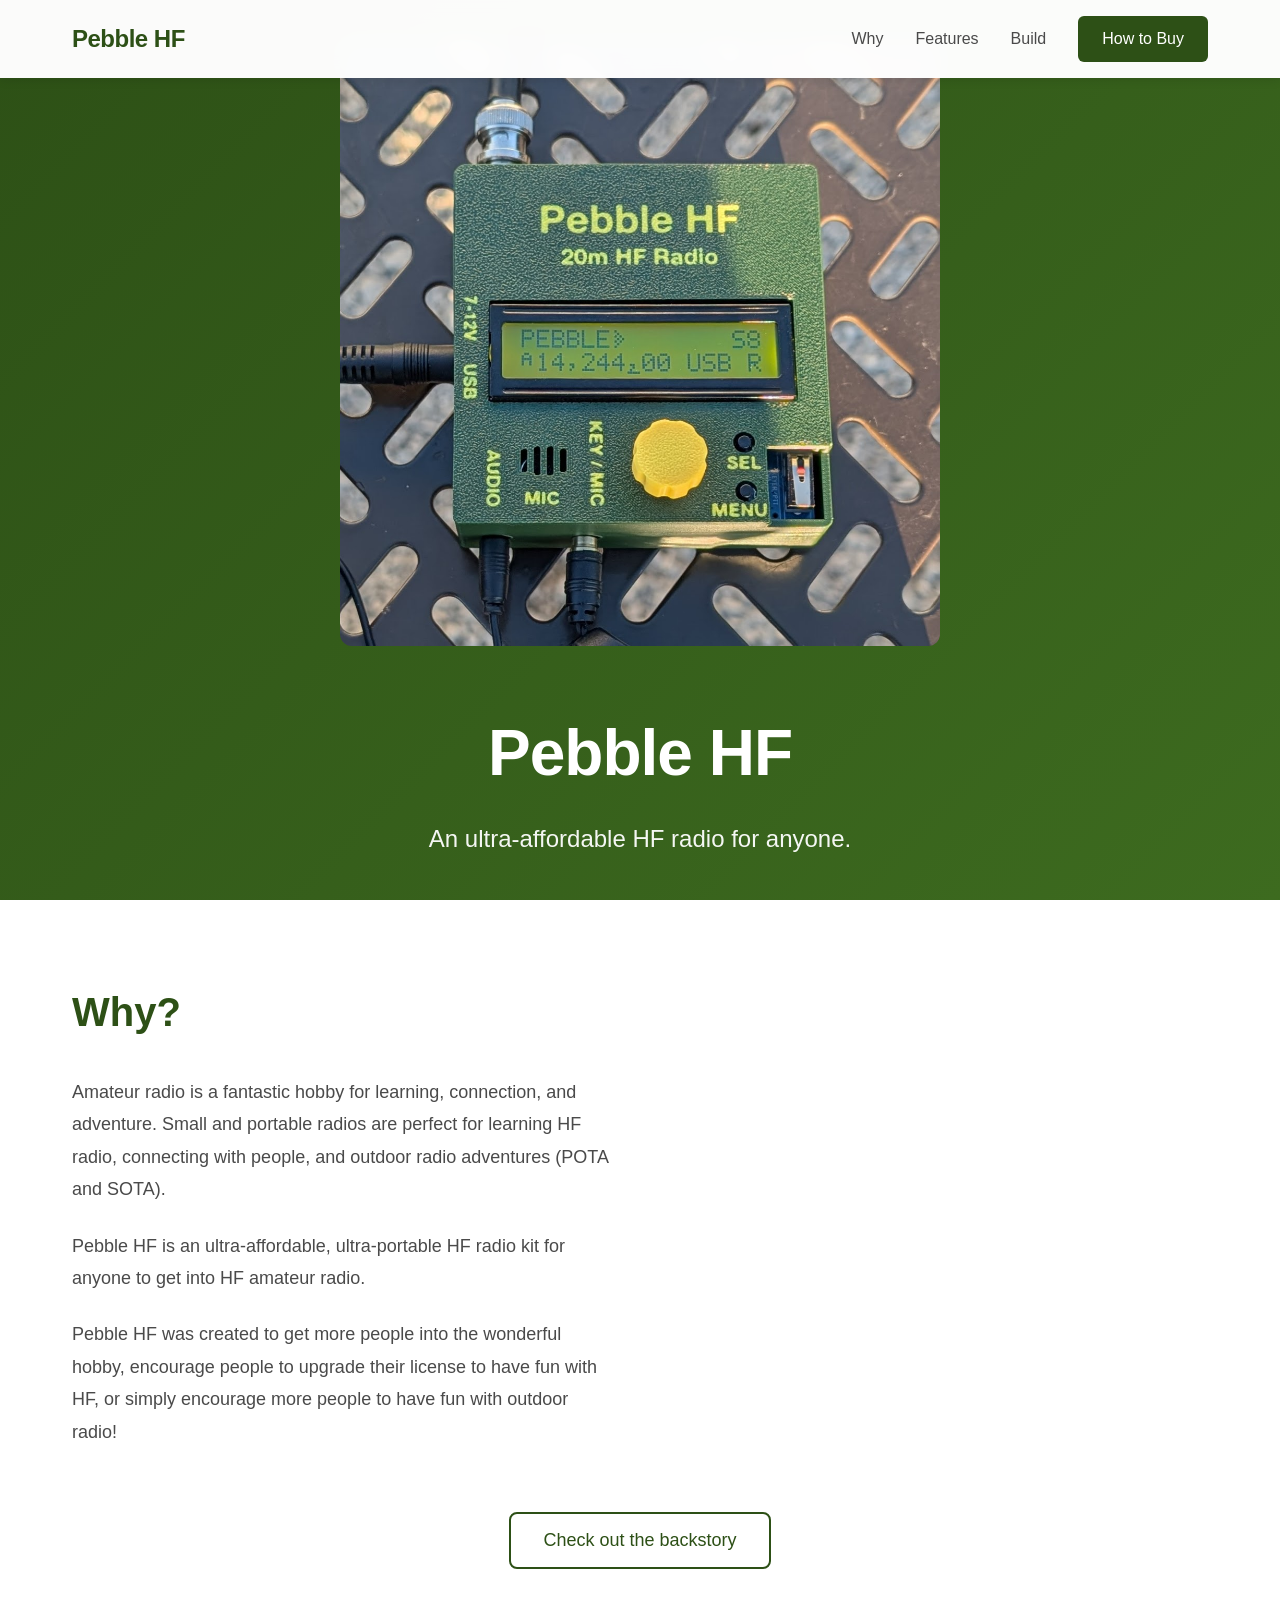
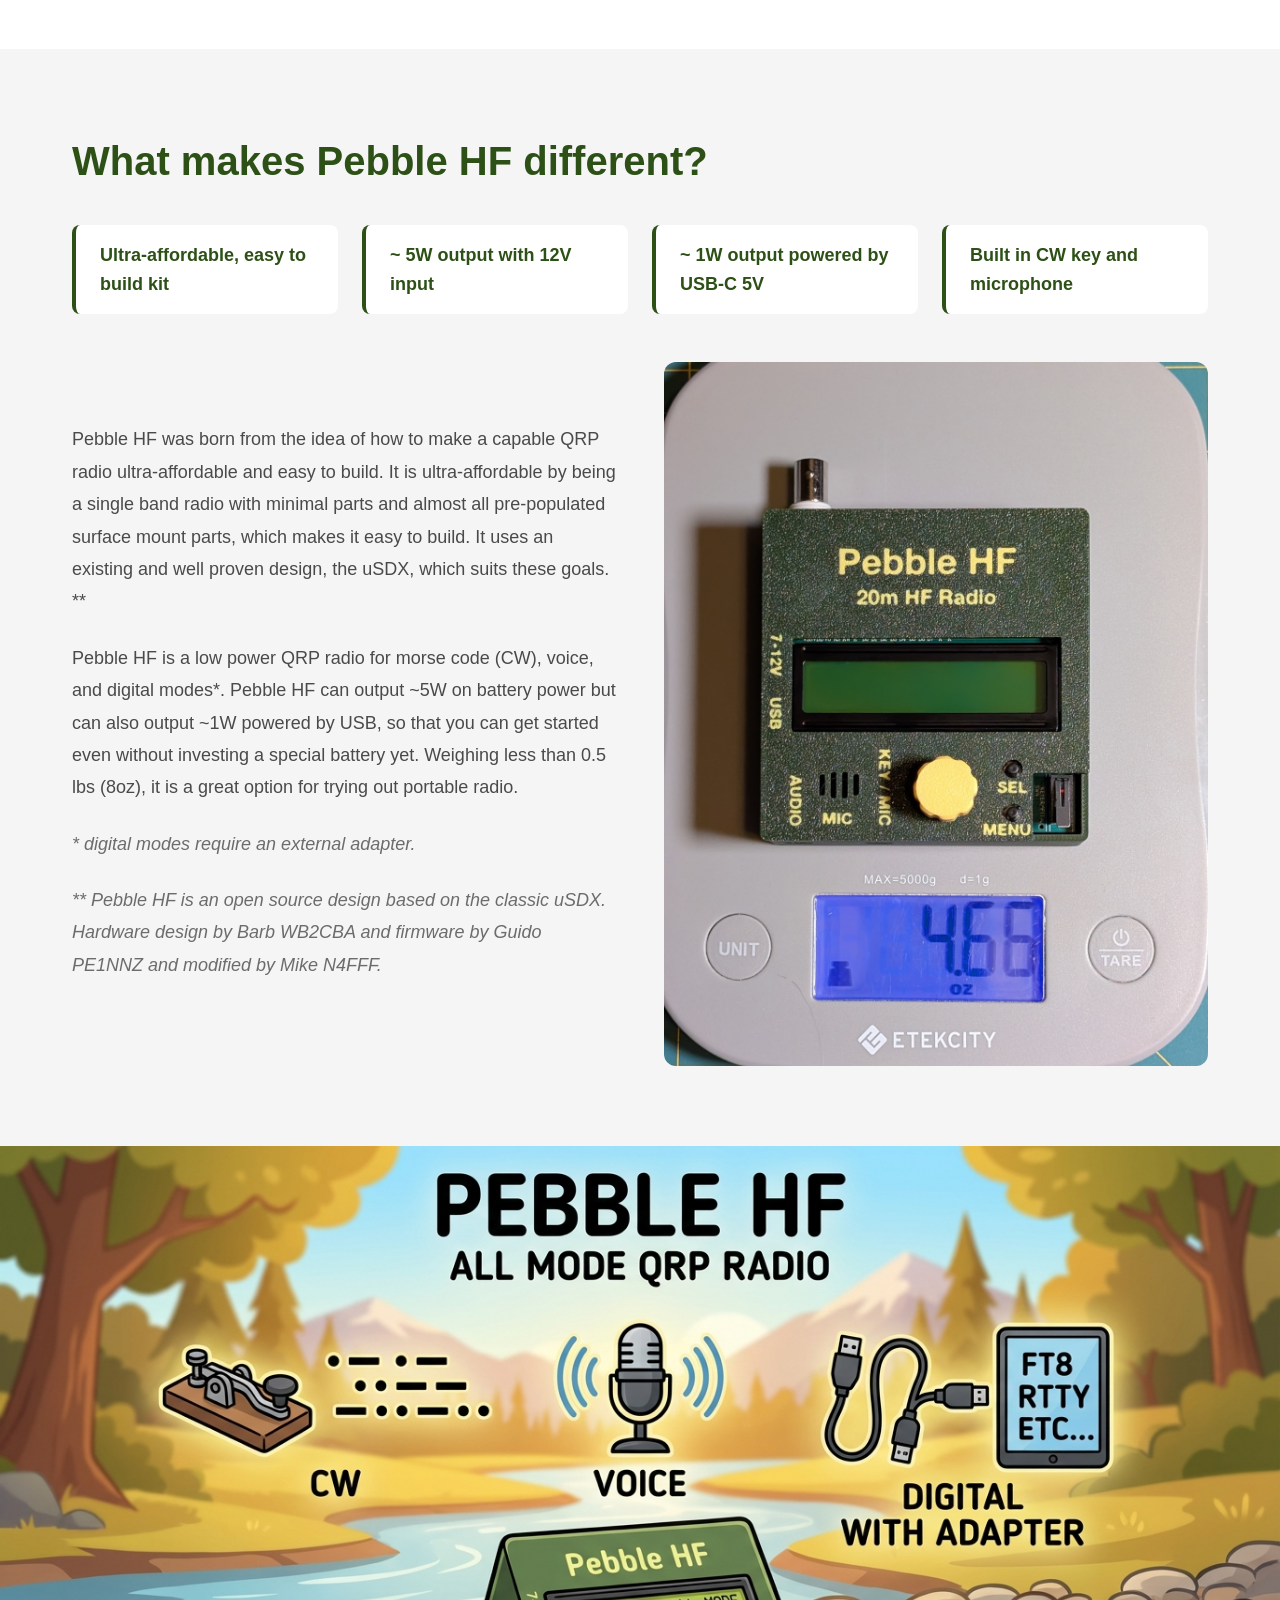
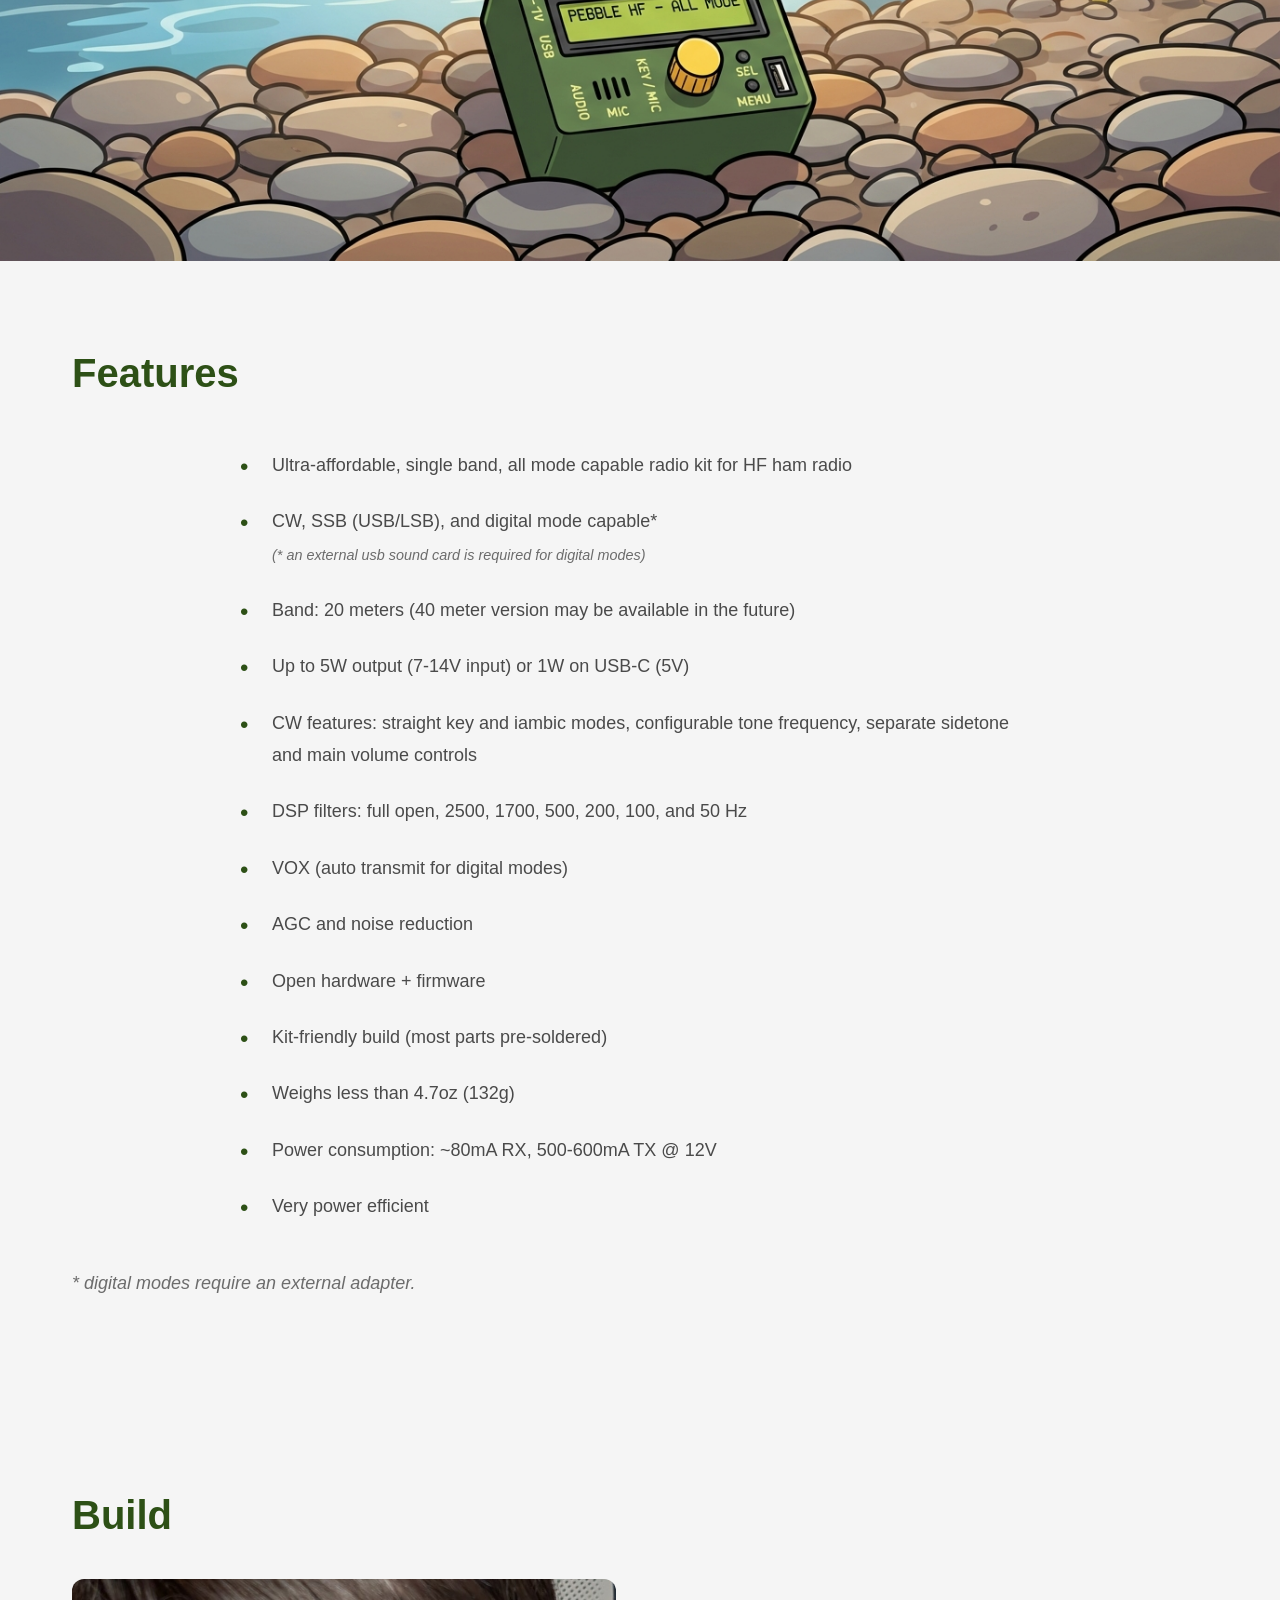
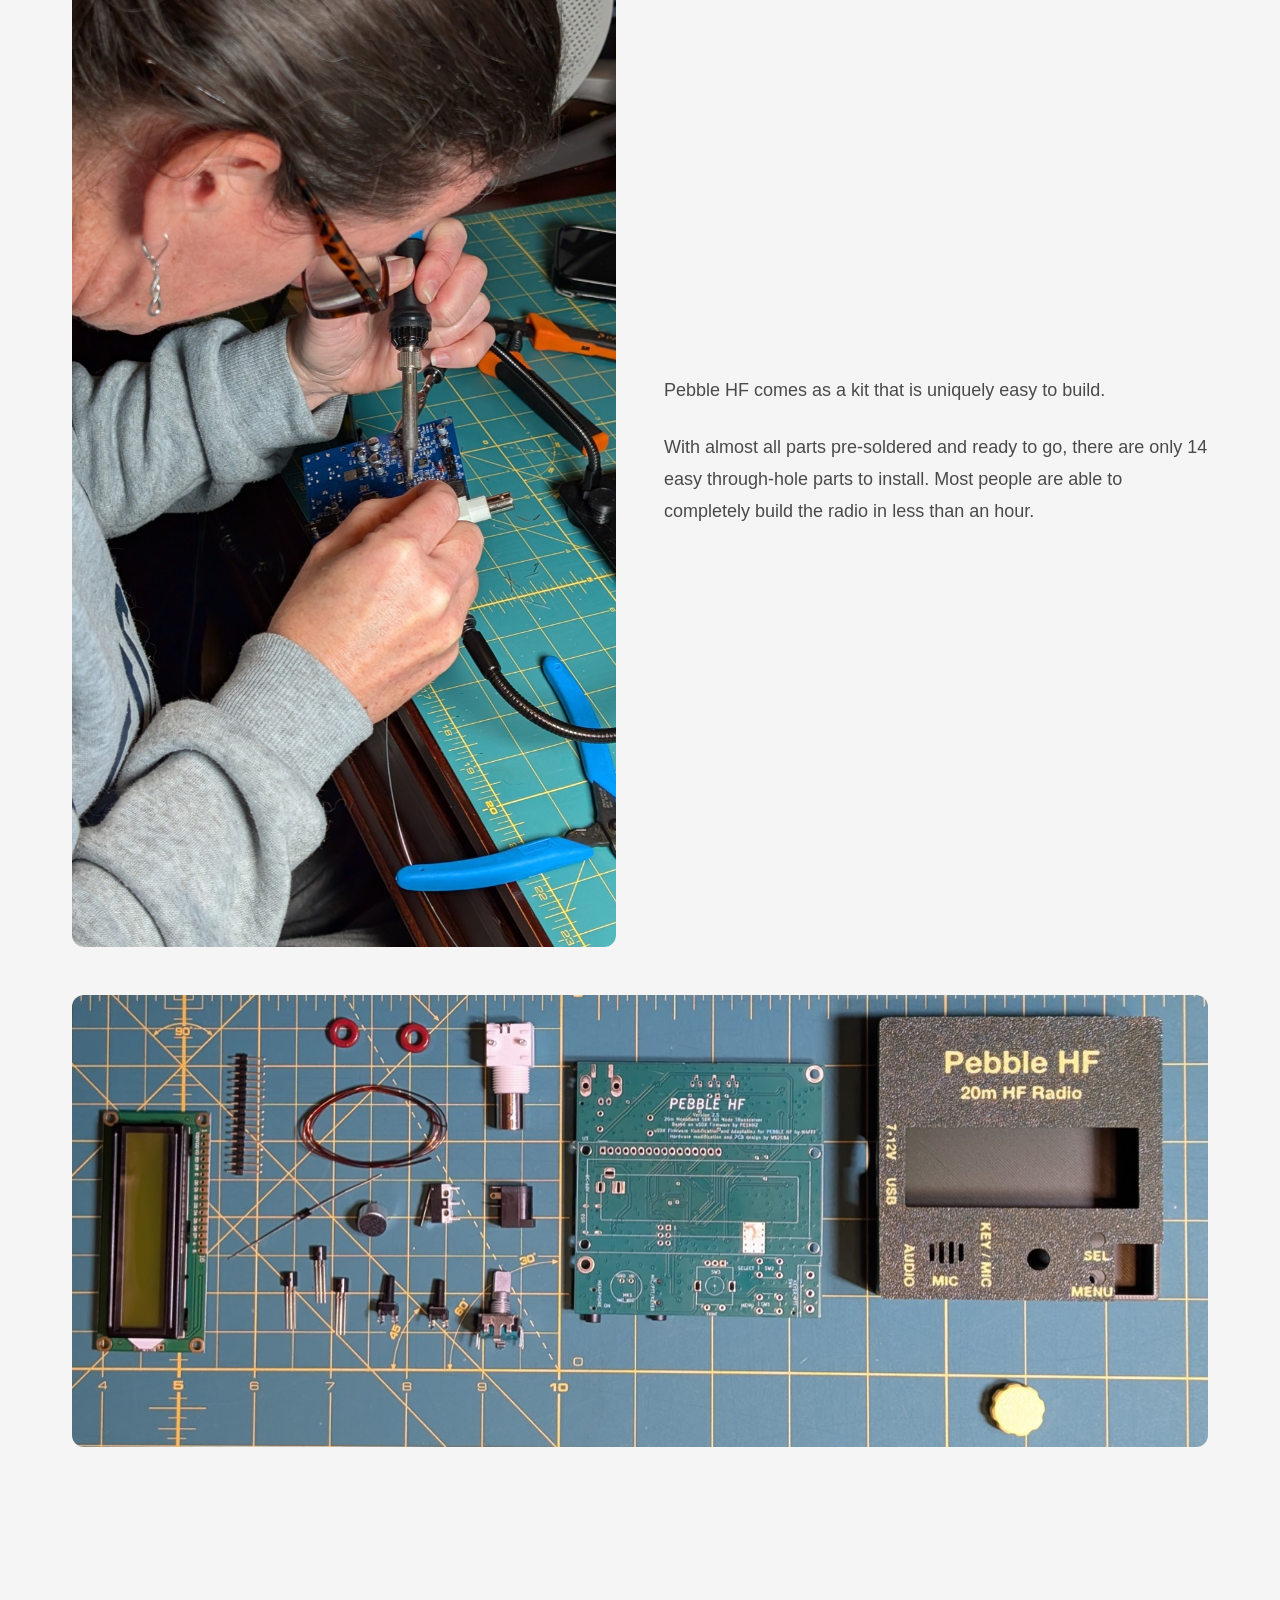
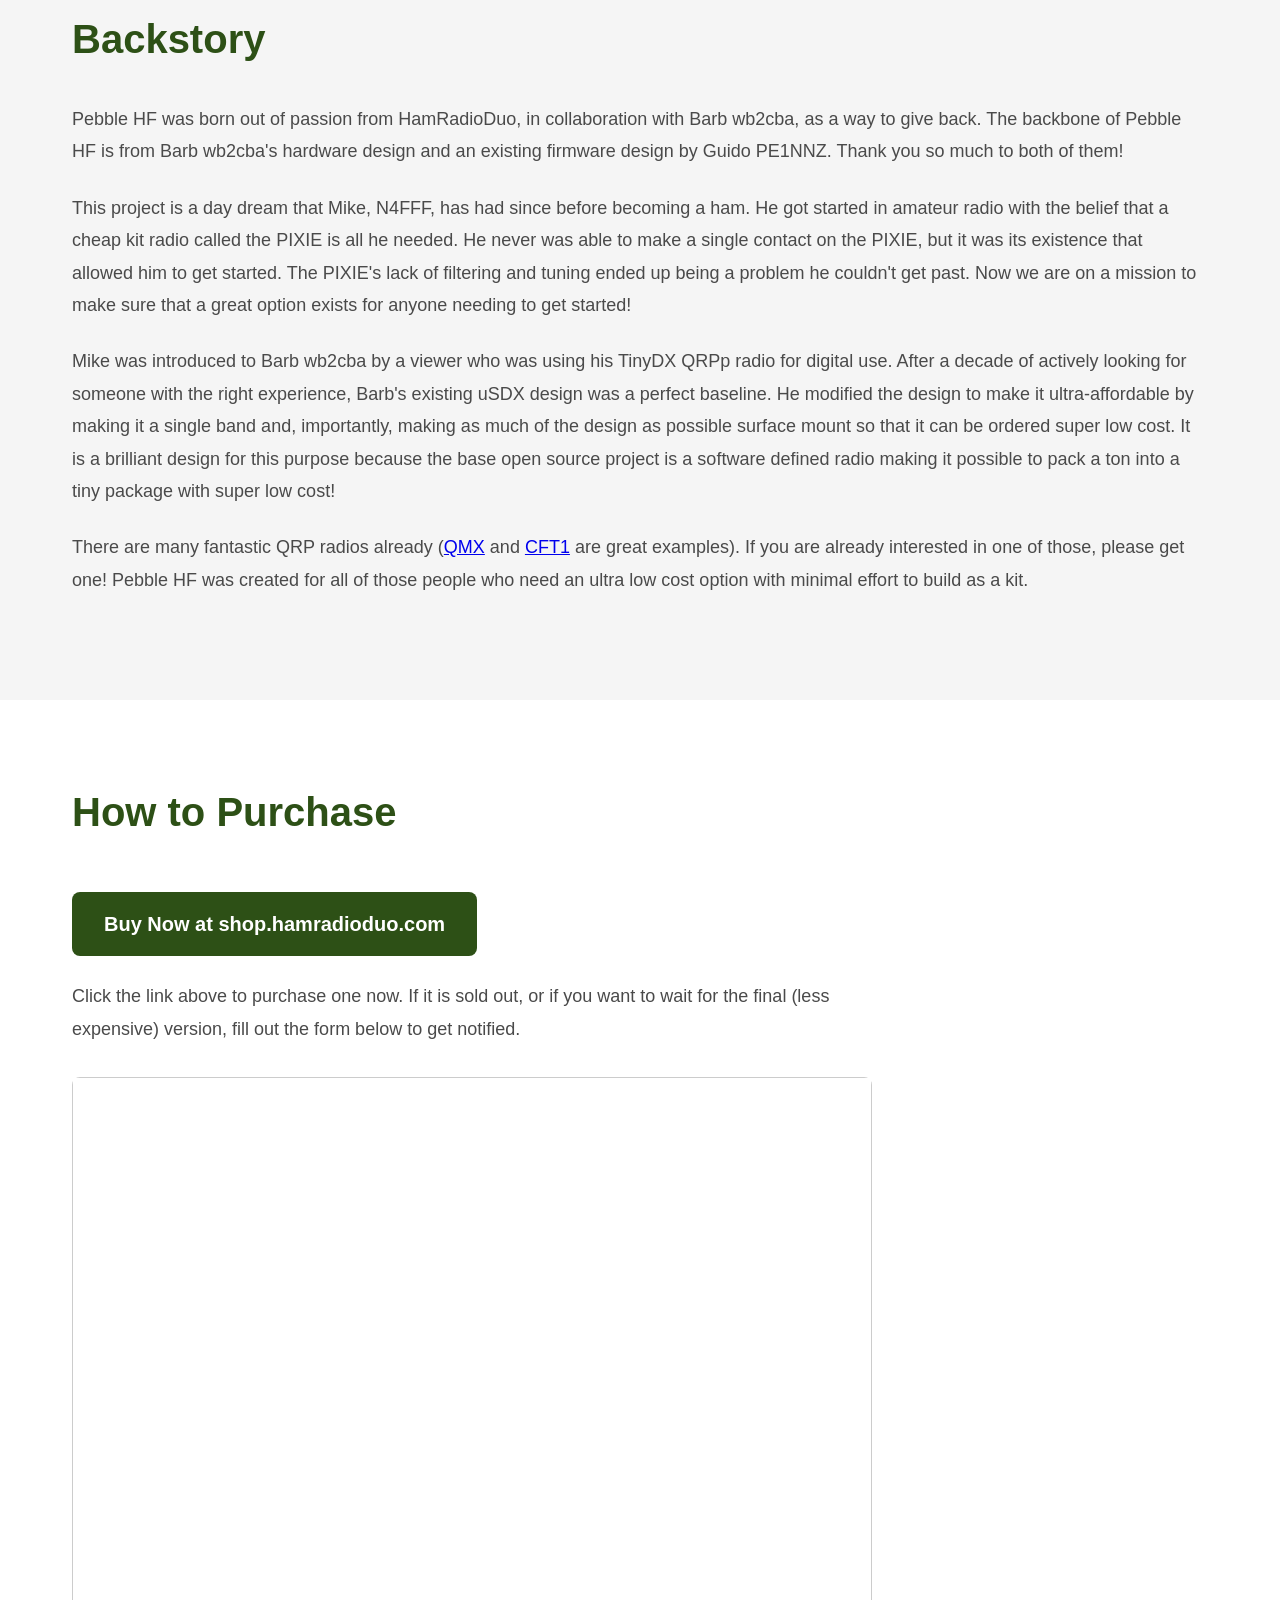
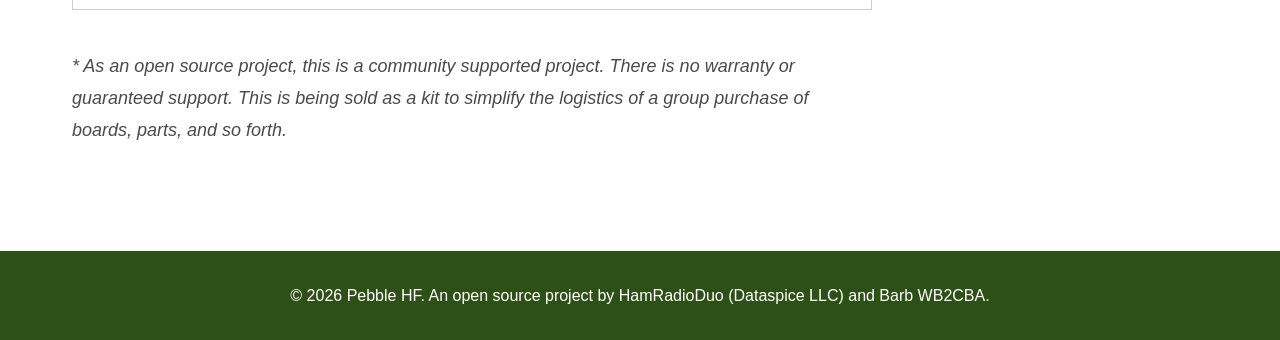
==== index.html @ a763cbbf "fix spelling and grammer" ====
<!DOCTYPE html>
<html lang="en">
<head>
    <meta charset="UTF-8">
    <meta name="viewport" content="width=device-width, initial-scale=1.0">
    <title>Pebble HF - Ultra-Affordable HF Radio for Anyone</title>
    <link rel="stylesheet" href="styles.css">
</head>
<body>
    <!-- Header -->
    <header class="header">
        <div class="header-container">
            <div class="logo">Pebble HF</div>
            <nav class="nav">
                <a href="#why">Why</a>
                <a href="#features">Features</a>
                <a href="#build">Build</a>
                <a href="#purchase" class="btn-purchase">How to Buy</a>
            </nav>
        </div>
    </header>

    <!-- Hero Section -->
    <section class="hero" id="hero">
        <div class="hero-content">
            <img src="images/Pebble HF.jpg" alt="Pebble HF Radio" class="hero-image">
            <h1>Pebble HF</h1>
            <p class="hero-subtitle">An ultra-affordable HF radio for anyone.</p>
        </div>
    </section>

    <!-- Why Section -->
    <section class="section why-section" id="why">
        <div class="container">
            <h2>Why?</h2>
            <div class="content-with-image">
                <div class="text-content">
                    <p>Amateur radio is a fantastic hobby for learning, connection, and adventure. Small and portable radios are perfect for learning HF radio, connecting with people, and outdoor radio adventures (POTA and SOTA).</p>
                    <p>Pebble HF is an ultra-affordable, ultra-portable HF radio kit for anyone to get into HF amateur radio.</p>
                    <p>Pebble HF was created to get more people into the wonderful hobby, encourage people to upgrade their license to have fun with HF, or simply encourage more people to have fun with outdoor radio!</p>
                </div>
                <div class="video-box">
                    <div class="video-container">
                        <iframe src="https://www.youtube.com/embed/v_xeTH8INSU?si=3JTS9LkM1vSs1IC8" title="YouTube video player" frameborder="0" allow="accelerometer; autoplay; clipboard-write; encrypted-media; gyroscope; picture-in-picture; web-share" referrerpolicy="strict-origin-when-cross-origin" allowfullscreen></iframe>
                    </div>
                </div>
            </div>
            <div class="section-link">
                <a href="#backstory" class="backstory-link">Check out the backstory</a>
            </div>
        </div>
    </section>

    <!-- What Makes It Different Section -->
    <section class="section different-section">
        <div class="container">
            <h2>What makes Pebble HF different?</h2>
            <ul class="key-points">
                <li>Ultra-affordable, easy to build kit</li> 
                <li> ~ 5W output with 12V input</li>
                <li> ~ 1W output powered by USB-C 5V</li>
                <li>Built in CW key and microphone</li>
            </ul>
            <div class="content-with-image">
                <div class="text-content">
                    <p>Pebble HF was born from the idea of how to make a capable QRP radio ultra-affordable and easy to build. It is ultra-affordable by being a single band radio with minimal parts and almost all pre-populated surface mount parts, which makes it easy to build.  It uses an existing and well proven design, the uSDX, which suits these goals. **</p>
                    <p>Pebble HF is a low power QRP radio for morse code (CW), voice, and digital modes*.  Pebble HF can output ~5W on battery power but can also output ~1W powered by USB, so that you can get started even without investing a special battery yet. Weighing less than 0.5 lbs (8oz), it is a great option for trying out portable radio.</p>
                    <p class="note">* digital modes require an external adapter.</p>
                    <p class="note">** Pebble HF is an open source design based on the classic uSDX. Hardware design by Barb WB2CBA and firmware by Guido PE1NNZ and modified by Mike N4FFF.</p>
                </div>
                <img src="images/Pebble HF on a scale.jpg" alt="Pebble HF on a scale showing weight" class="section-image">
            </div>
        </div>
    </section>

    <!-- All Mode Image Section -->
    <section class="full-width-image-section">
        <img src="images/pebble hf - all mode qrp radio.jpeg" alt="Pebble HF - All Mode QRP Radio" class="full-width-image">
    </section>

    <!-- Features Section -->
    <section class="section features-section" id="features">
        <div class="container">
            <h2>Features</h2>
            <ul class="features-list">
                <li>Ultra-affordable, single band, all mode capable radio kit for HF ham radio</li>
                <li>CW, SSB (USB/LSB), and digital mode capable*<br><span class="note">(* an external usb sound card is required for digital modes)</span></li>
                <li>Band: 20 meters (40 meter version may be available in the future) </li>
                <li>Up to 5W output (7-14V input) or 1W on USB-C (5V)</li>
                <li>CW features: straight key and iambic modes, configurable tone frequency, separate sidetone and main volume controls</li>
                <li>DSP filters: full open, 2500, 1700, 500, 200, 100, and 50 Hz</li>
                <li>VOX (auto transmit for digital modes)</li>
                <li>AGC and noise reduction</li>
                <li>Open hardware + firmware</li>
                <li>Kit-friendly build (most parts pre-soldered)</li>
                <li>Weighs less than 4.7oz (132g)</li>
                <li>Power consumption: ~80mA RX, 500-600mA TX @ 12V</li>
                <li>Very power efficient</li>
            </ul>
            <p class="note">* digital modes require an external adapter.</p>
        </div>
    </section>

    <!-- Build Section -->
    <section class="section build-section" id="build">
        <div class="container">
            <h2>Build</h2>
            <div class="content-with-image reverse">
                <img src="images/Becky Building Pebble HF.jpg" alt="Building the Pebble HF kit" class="section-image">
                <div class="text-content">
                    <p>Pebble HF comes as a kit that is uniquely easy to build.</p>
                    <p>With almost all parts pre-soldered and ready to go, there are only 14 easy through-hole parts to install. Most people are able to completely build the radio in less than an hour.</p>
                </div>
            </div>
            <div class="build-kit-image">
                <img src="images/Pebble HF - kit with all the parts.jpg" alt="Pebble HF kit with all the parts" class="full-section-image">
            </div>
        </div>
    </section>

    <!-- Backstory Section -->
    <section class="section backstory-section" id="backstory">
        <div class="container">
            <h2>Backstory</h2>
            <p>Pebble HF was born out of passion from HamRadioDuo, in collaboration with Barb wb2cba, as a way to give back. The backbone of Pebble HF is from Barb wb2cba's hardware design and an existing firmware design by Guido PE1NNZ. Thank you so much to both of them!</p>
            <p>This project is a day dream that Mike, N4FFF, has had since before becoming a ham.  He got started in amateur radio with the belief that a cheap kit radio called the PIXIE is all he needed.  He never was able to make a single contact on the PIXIE, but it was its existence that allowed him to get started.  The PIXIE's lack of filtering and tuning ended up being a problem he couldn't get past. Now we are on a mission to make sure that a great option exists for anyone needing to get started!</p>
            <p>Mike was introduced to Barb wb2cba by a viewer who was using his TinyDX QRPp radio for digital use. After a decade of actively looking for someone with the right experience, Barb's existing uSDX design was a perfect baseline. He modified the design to make it ultra-affordable by making it a single band and, importantly, making as much of the design as possible surface mount so that it can be ordered super low cost.  It is a brilliant design for this purpose because the base open source project is a software defined radio making it possible to pack a ton into a tiny package with super low cost!</p>
            <p> There are many fantastic QRP radios already (<a href="https://www.qrplabs.com/">QMX</a> and <a href="https://www.cft1radio.com/">CFT1</a> are great examples). If you are already interested in one of those, please get one! Pebble HF was created for all of those people who need an ultra low cost option with minimal effort to build as a kit.</p>
        </div>
    </section>

    <!-- Purchase Section -->
    <section class="section purchase-section" id="purchase">
        <div class="container">
            <h2>How to Purchase</h2>
            <div class="purchase-content">
                <a href="https://shop.hamradioduo.com/products/pebble-hf-ultra-affordable-qrp-hf-radio-early-supporter" class="shop-link" target="_blank" rel="noopener">Buy Now at shop.hamradioduo.com</a>
                <p class="purchase-instructions">Click the link above to purchase one now. If it is sold out, or if you want to wait for the final (less expensive) version, fill out the form below to get notified.</p>
                <div class="form-container">
                    <iframe class="airtable-embed" src="https://airtable.com/embed/appX5udcmromYd11t/pagZaiokbXLv8p97K/form" frameborder="0" onmousewheel="" width="100%" height="533" style="background: transparent; border: 1px solid #ccc;"></iframe>
                </div>
                <p class="disclaimer">* As an open source project, this is a community supported project. There is no warranty or guaranteed support. This is being sold as a kit to simplify the logistics of a group purchase of boards, parts, and so forth.</p>
            </div>
        </div>
    </section>

    <!-- Footer -->
    <footer>
        <div class="container">
            <p>&copy; 2026 Pebble HF. An open source project by HamRadioDuo (Dataspice LLC) and Barb WB2CBA.</p>
        </div>
    </footer>
</body>
</html>
---- styles.css ----
* {
    margin: 0;
    padding: 0;
    box-sizing: border-box;
}

html {
    scroll-behavior: smooth;
    scroll-padding-top: 80px;
}

:root {
    --forest-green: #2d5016;
    --light-grey: #d3d3d3;
    --dark-grey: #4a4a4a;
    --white: #ffffff;
    --accent-green: #3d6b1f;
    --light-bg: #f5f5f5;
}

body {
    font-family: -apple-system, BlinkMacSystemFont, 'Segoe UI', Roboto, 'Helvetica Neue', Arial, sans-serif;
    line-height: 1.6;
    color: var(--dark-grey);
    overflow-x: hidden;
}

.container {
    max-width: 1200px;
    margin: 0 auto;
    padding: 0 2rem;
}

/* Header */
.header {
    position: fixed;
    top: 0;
    left: 0;
    right: 0;
    background-color: rgba(255, 255, 255, 0.98);
    backdrop-filter: blur(10px);
    box-shadow: 0 2px 10px rgba(0, 0, 0, 0.1);
    z-index: 1000;
    padding: 1rem 0;
}

.header-container {
    max-width: 1200px;
    margin: 0 auto;
    padding: 0 2rem;
    display: flex;
    justify-content: space-between;
    align-items: center;
}

.logo {
    font-size: 1.5rem;
    font-weight: 700;
    color: var(--forest-green);
    letter-spacing: -0.5px;
}

.nav {
    display: flex;
    align-items: center;
    gap: 2rem;
}

.nav a {
    color: var(--dark-grey);
    text-decoration: none;
    font-size: 1rem;
    font-weight: 500;
    transition: color 0.3s ease;
}

.nav a:hover {
    color: var(--forest-green);
}

.btn-purchase {
    background-color: var(--forest-green);
    color: var(--white) !important;
    padding: 0.625rem 1.5rem;
    border-radius: 6px;
    transition: background-color 0.3s ease, transform 0.2s ease;
}

.btn-purchase:hover {
    background-color: var(--accent-green);
    transform: translateY(-2px);
}

/* Hero Section */
.hero {
    min-height: 100vh;
    display: flex;
    align-items: center;
    justify-content: center;
    background: linear-gradient(135deg, var(--forest-green) 0%, var(--accent-green) 100%);
    color: var(--white);
    text-align: center;
    padding: 2rem;
}

.hero-content {
    max-width: 800px;
}

.hero-image-placeholder {
    width: 100%;
    max-width: 600px;
    height: 400px;
    margin: 0 auto 3rem;
    background-color: rgba(255, 255, 255, 0.1);
    border: 2px dashed rgba(255, 255, 255, 0.3);
    border-radius: 12px;
    display: flex;
    align-items: center;
    justify-content: center;
}

.hero-image {
    width: 100%;
    max-width: 600px;
    height: auto;
    margin: 0 auto 3rem;
    border-radius: 12px;
    object-fit: contain;
}

.placeholder-text {
    color: rgba(255, 255, 255, 0.6);
    font-size: 1rem;
    font-style: italic;
}

.hero h1 {
    font-size: 4rem;
    font-weight: 700;
    margin-bottom: 1rem;
    letter-spacing: -1px;
}

.hero-subtitle {
    font-size: 1.5rem;
    font-weight: 300;
    opacity: 0.95;
}

/* Section Styles */
.section {
    padding: 5rem 0;
}

.section:nth-child(even) {
    background-color: var(--light-bg);
}

.section h2 {
    font-size: 2.5rem;
    color: var(--forest-green);
    margin-bottom: 2rem;
    font-weight: 600;
}

.section p {
    font-size: 1.125rem;
    margin-bottom: 1.5rem;
    line-height: 1.8;
}

/* Why Section */
.why-section {
    background-color: var(--white);
}

.section-link {
    text-align: center;
    margin-top: 2.5rem;
}

.backstory-link {
    display: inline-block;
    font-size: 1.125rem;
    color: var(--forest-green);
    text-decoration: none;
    padding: 0.75rem 2rem;
    border: 2px solid var(--forest-green);
    border-radius: 8px;
    transition: background-color 0.3s ease, color 0.3s ease;
    font-weight: 500;
}

.backstory-link:hover {
    background-color: var(--forest-green);
    color: var(--white);
}

.video-box {
    flex: 1.5;
    min-width: 400px;
    display: flex;
    align-items: center;
    justify-content: center;
}

.video-container {
    position: relative;
    width: 100%;
    padding-bottom: 56.25%; /* 16:9 aspect ratio */
    height: 0;
    overflow: hidden;
    border-radius: 8px;
}

.video-container iframe {
    position: absolute;
    top: 0;
    left: 0;
    width: 100%;
    height: 100%;
    border: none;
}

/* Different Section */
.different-section {
    background-color: var(--light-bg);
}

/* Full Width Image Section */
.full-width-image-section {
    width: 100%;
    padding: 0;
    margin: 0;
    background-color: var(--white);
}

.full-width-image {
    width: 100%;
    height: auto;
    display: block;
    margin: 0;
}

.key-points {
    list-style: none;
    padding: 0;
    margin: 2rem 0 3rem;
    display: grid;
    grid-template-columns: repeat(auto-fit, minmax(250px, 1fr));
    gap: 1.5rem;
}

.key-points li {
    font-size: 1.125rem;
    font-weight: 600;
    color: var(--forest-green);
    padding: 1rem 1.5rem;
    background-color: var(--white);
    border-radius: 8px;
    border-left: 4px solid var(--forest-green);
    line-height: 1.6;
}

.content-with-image {
    display: grid;
    grid-template-columns: 1fr 1fr;
    gap: 3rem;
    align-items: center;
    margin-top: 2rem;
}

.content-with-image.reverse {
    grid-template-columns: 1fr 1fr;
}

.image-placeholder {
    width: 100%;
    height: 350px;
    background-color: var(--light-grey);
    border: 2px dashed var(--dark-grey);
    border-radius: 12px;
    display: flex;
    align-items: center;
    justify-content: center;
}

.image-placeholder .placeholder-text {
    color: var(--dark-grey);
    font-size: 1rem;
    font-style: italic;
}

.section-image {
    width: 100%;
    height: auto;
    border-radius: 12px;
    object-fit: contain;
}

.build-kit-image {
    margin-top: 3rem;
}

.full-section-image {
    width: 100%;
    height: auto;
    border-radius: 12px;
    display: block;
}

.note {
    font-size: 0.9rem;
    font-style: italic;
    color: var(--dark-grey);
    opacity: 0.8;
}

/* Features Section */
.features-section {
    background-color: var(--white);
}

.features-list {
    max-width: 800px;
    margin: 2rem auto;
    list-style: none;
    padding: 0;
}

.features-list li {
    font-size: 1.125rem;
    line-height: 1.8;
    padding: 0.75rem 0;
    padding-left: 2rem;
    position: relative;
}

.features-list li::before {
    content: "•";
    color: var(--forest-green);
    font-size: 1.5rem;
    position: absolute;
    left: 0;
    top: 0.5rem;
}

/* Build Section */
.build-section {
    background-color: var(--light-bg);
}

/* Backstory Section */
.backstory-section {
    background-color: var(--white);
}

/* Purchase Section */
.purchase-section {
    background-color: var(--white);
}

.purchase-content {
    max-width: 800px;
}

.coming-soon {
    font-size: 1.25rem;
    font-weight: 600;
    color: var(--forest-green);
    margin-bottom: 1rem;
}

.shop-link {
    display: inline-block;
    font-size: 1.25rem;
    color: var(--white);
    background-color: var(--forest-green);
    text-decoration: none;
    padding: 1rem 2rem;
    border-radius: 8px;
    margin: 1rem 0 1.5rem;
    transition: background-color 0.3s ease, transform 0.2s ease;
    font-weight: 600;
}

.shop-link:hover {
    background-color: var(--accent-green);
    transform: translateY(-2px);
}

.purchase-instructions {
    font-size: 1.125rem;
    color: var(--dark-grey);
    line-height: 1.8;
    margin-bottom: 2rem;
}

.form-container {
    margin: 2rem 0;
    border-radius: 8px;
    overflow: hidden;
}

.disclaimer {
    font-size: 1rem;
    font-style: italic;
    color: var(--dark-grey);
    line-height: 1.8;
    margin-top: 2rem;
}

/* Footer */
footer {
    background-color: var(--forest-green);
    color: var(--white);
    padding: 2rem 0;
    text-align: center;
}

footer p {
    margin: 0;
    font-size: 1rem;
}

/* Responsive Design */
@media (max-width: 768px) {
    .header-container {
        padding: 0 1.5rem;
    }

    .logo {
        font-size: 1.25rem;
    }

    .nav {
        gap: 1rem;
    }

    .nav a {
        font-size: 0.9rem;
    }

    .btn-purchase {
        padding: 0.5rem 1rem;
        font-size: 0.9rem;
    }

    .hero h1 {
        font-size: 2.5rem;
    }

    .hero-subtitle {
        font-size: 1.25rem;
    }

    .hero-image-placeholder {
        height: 250px;
        margin-bottom: 2rem;
    }

    .section {
        padding: 3rem 0;
    }

    .section h2 {
        font-size: 2rem;
    }

    .section p {
        font-size: 1rem;
    }

    .content-with-image,
    .content-with-image.reverse {
        grid-template-columns: 1fr;
        gap: 2rem;
    }

    .image-placeholder {
        height: 250px;
    }

    .container {
        padding: 0 1.5rem;
    }

    .video-box {
        padding: 1rem;
        min-width: 100%;
    }

    .highlight-text {
        font-size: 2.5rem;
    }
}

@media (max-width: 480px) {
    .hero h1 {
        font-size: 2rem;
    }

    .hero-subtitle {
        font-size: 1.1rem;
    }

    .section h2 {
        font-size: 1.75rem;
    }

    .coming-soon {
        font-size: 1.25rem;
    }

    .shop-link {
        font-size: 1.1rem;
        padding: 0.875rem 1.5rem;
    }
}
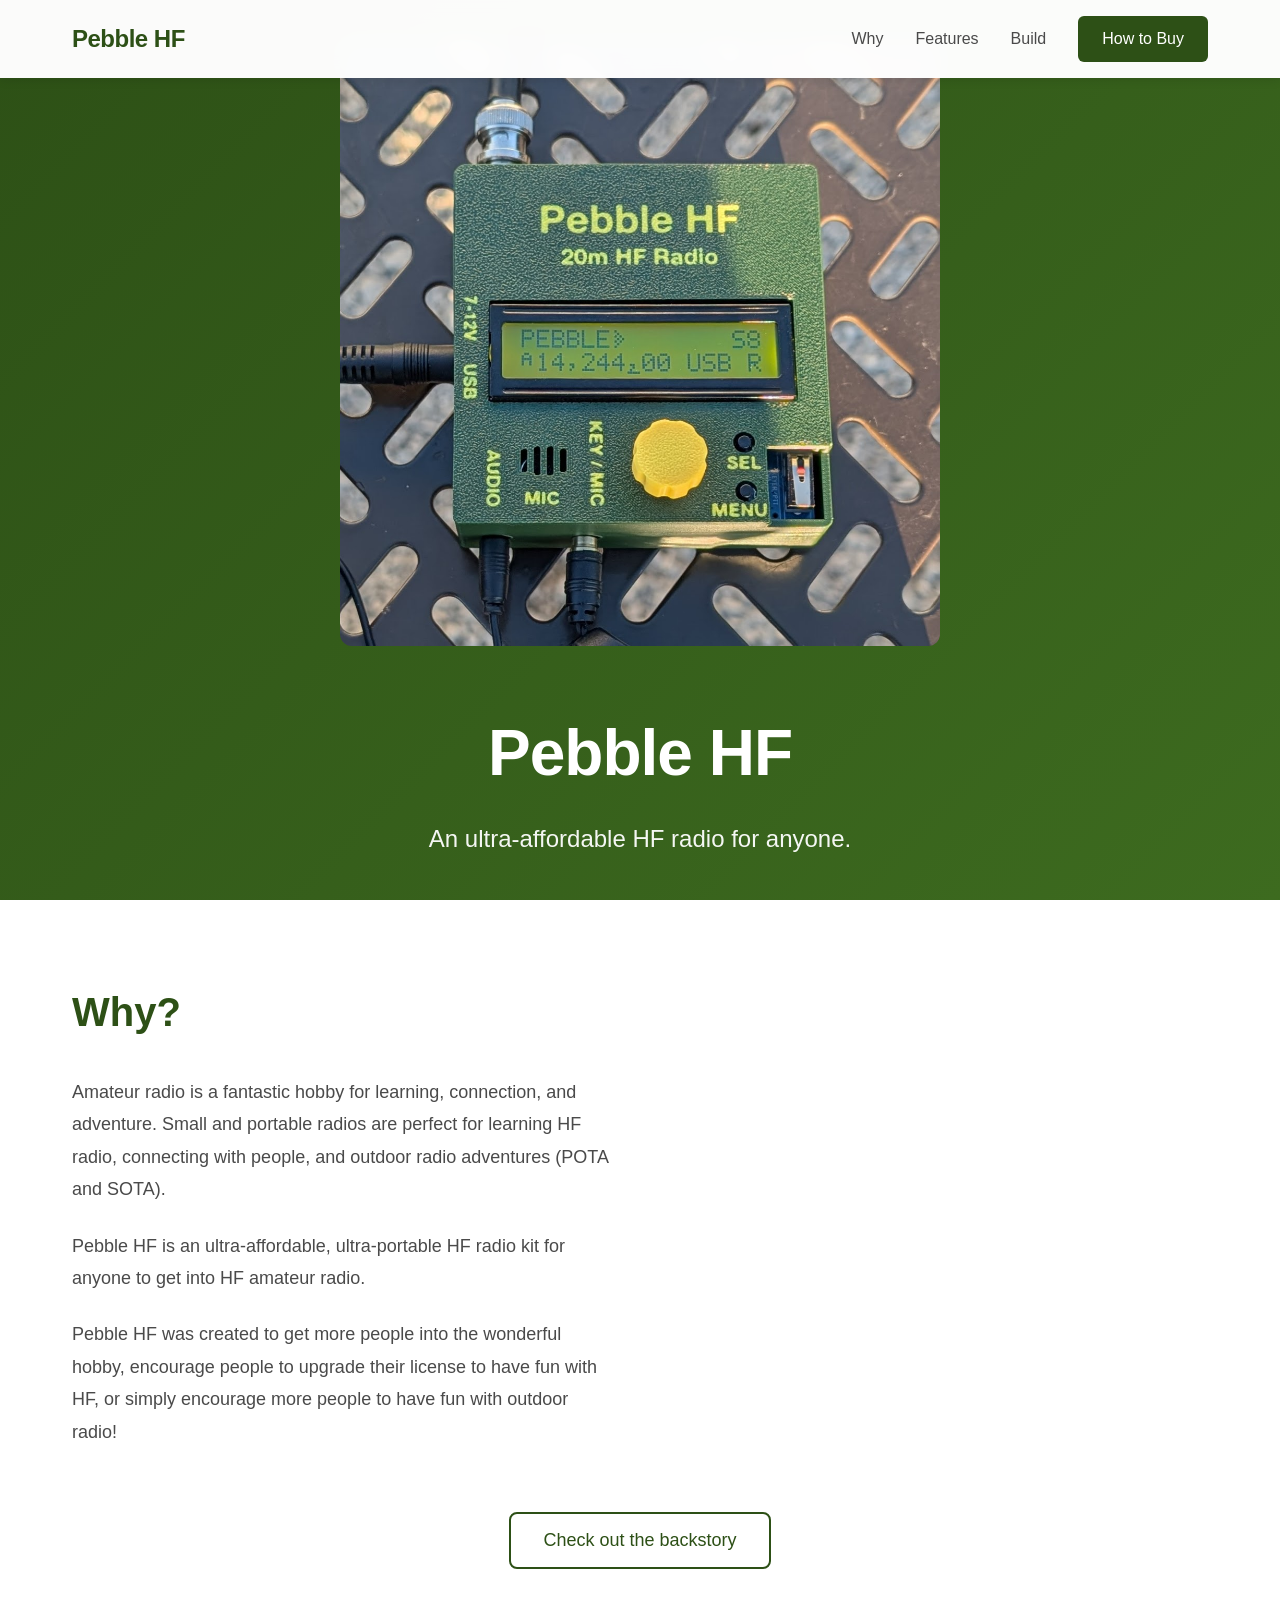
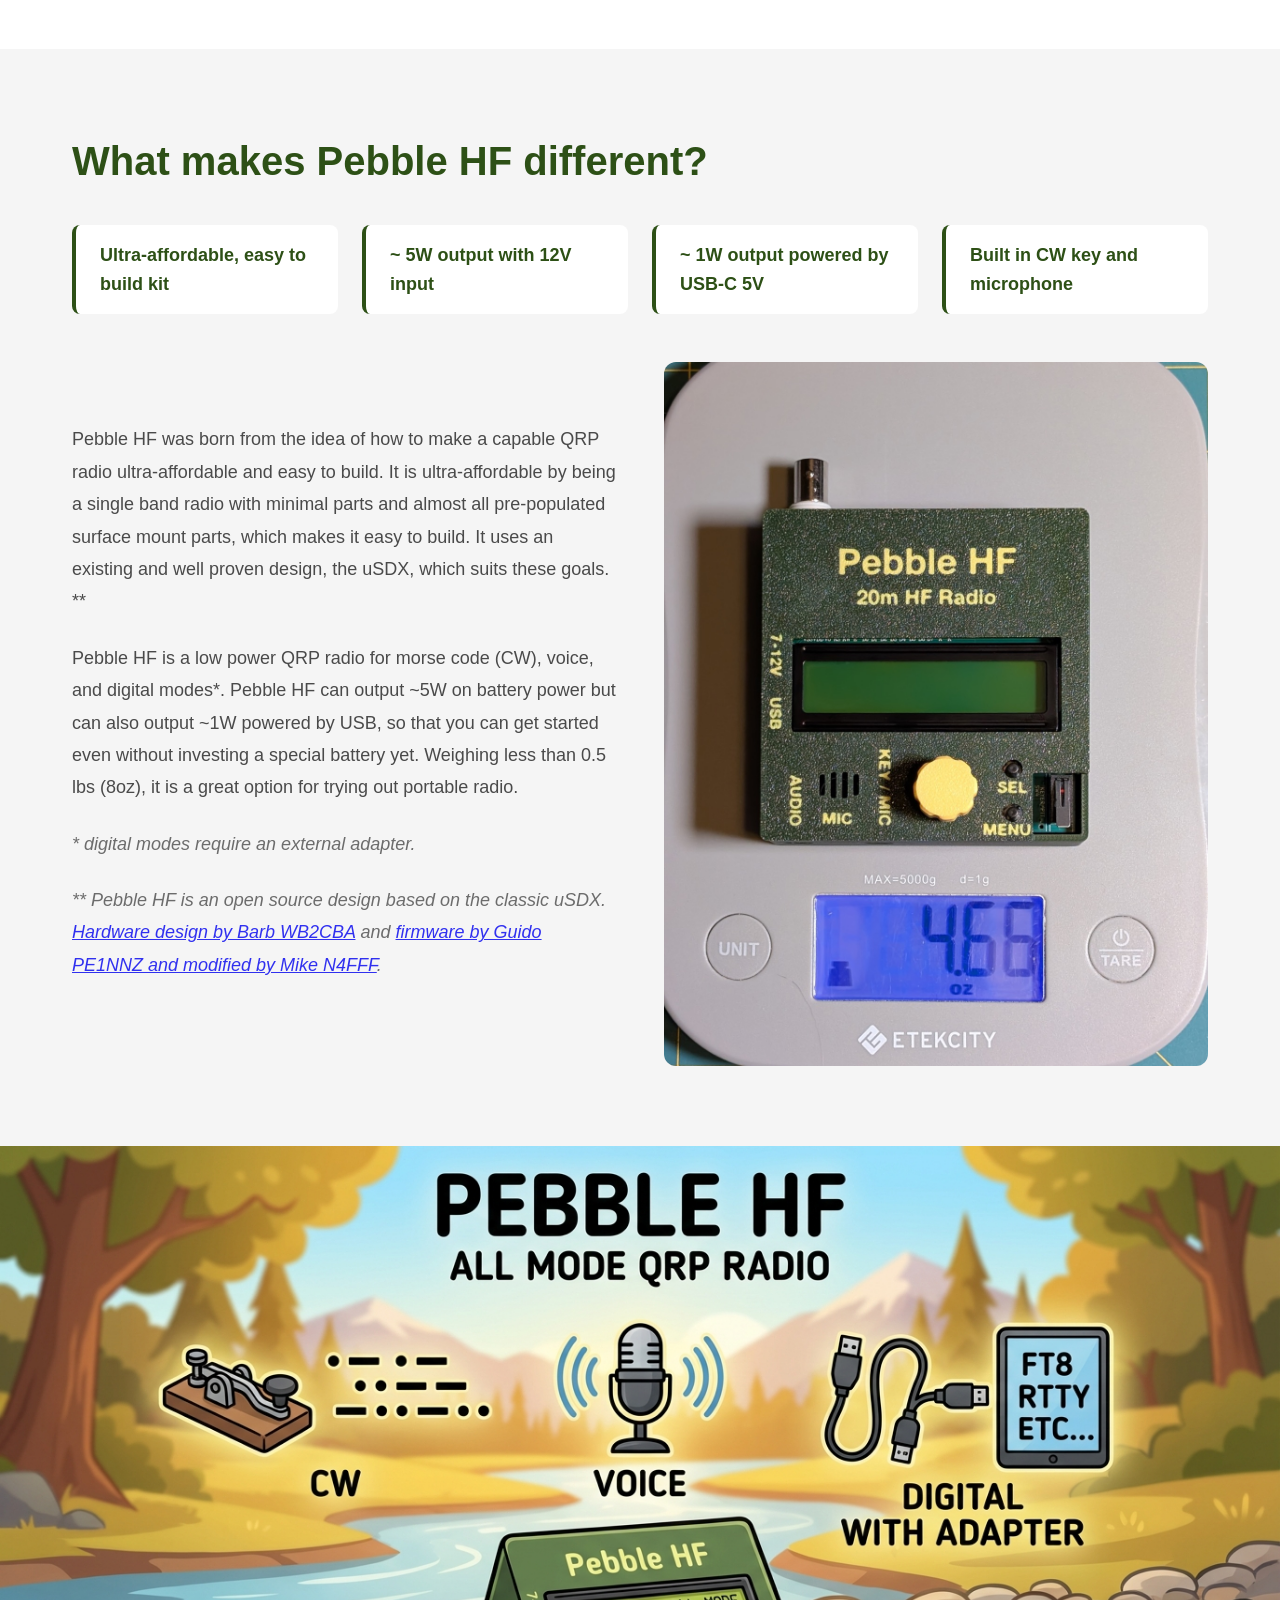
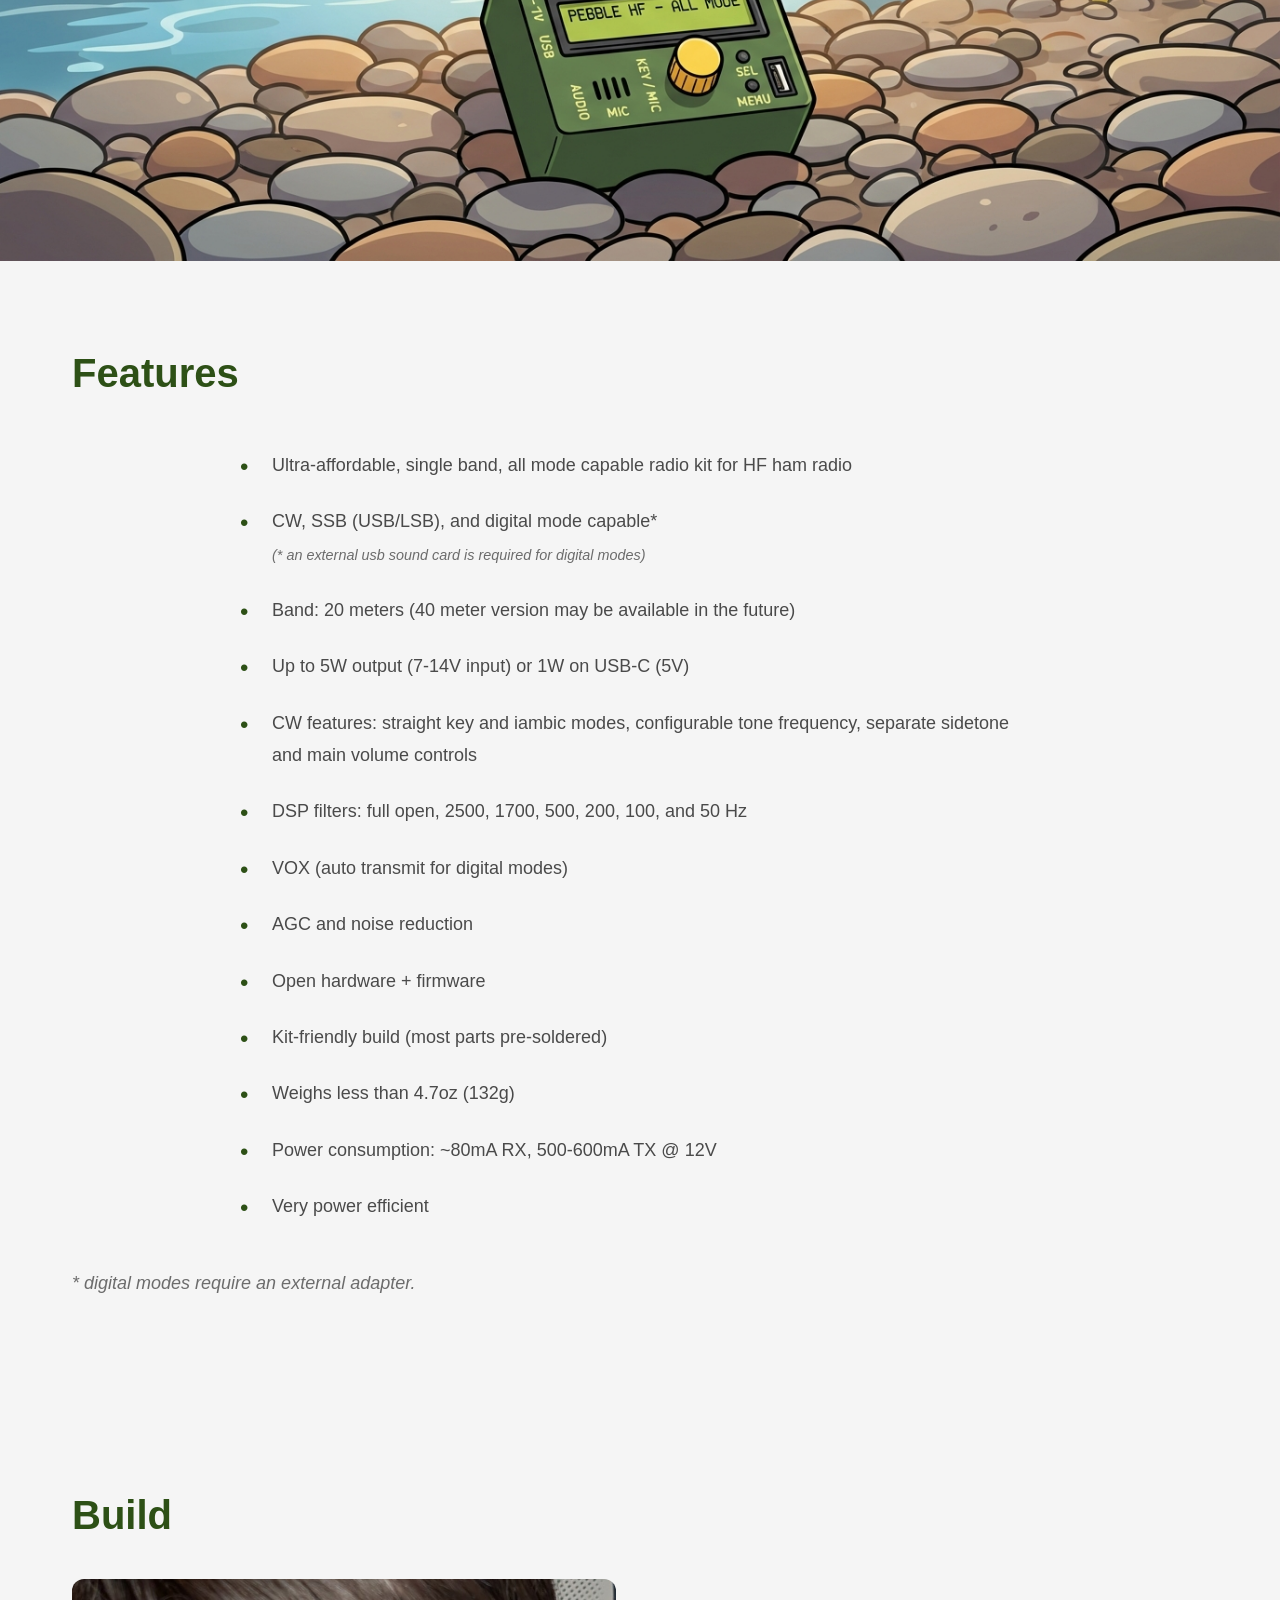
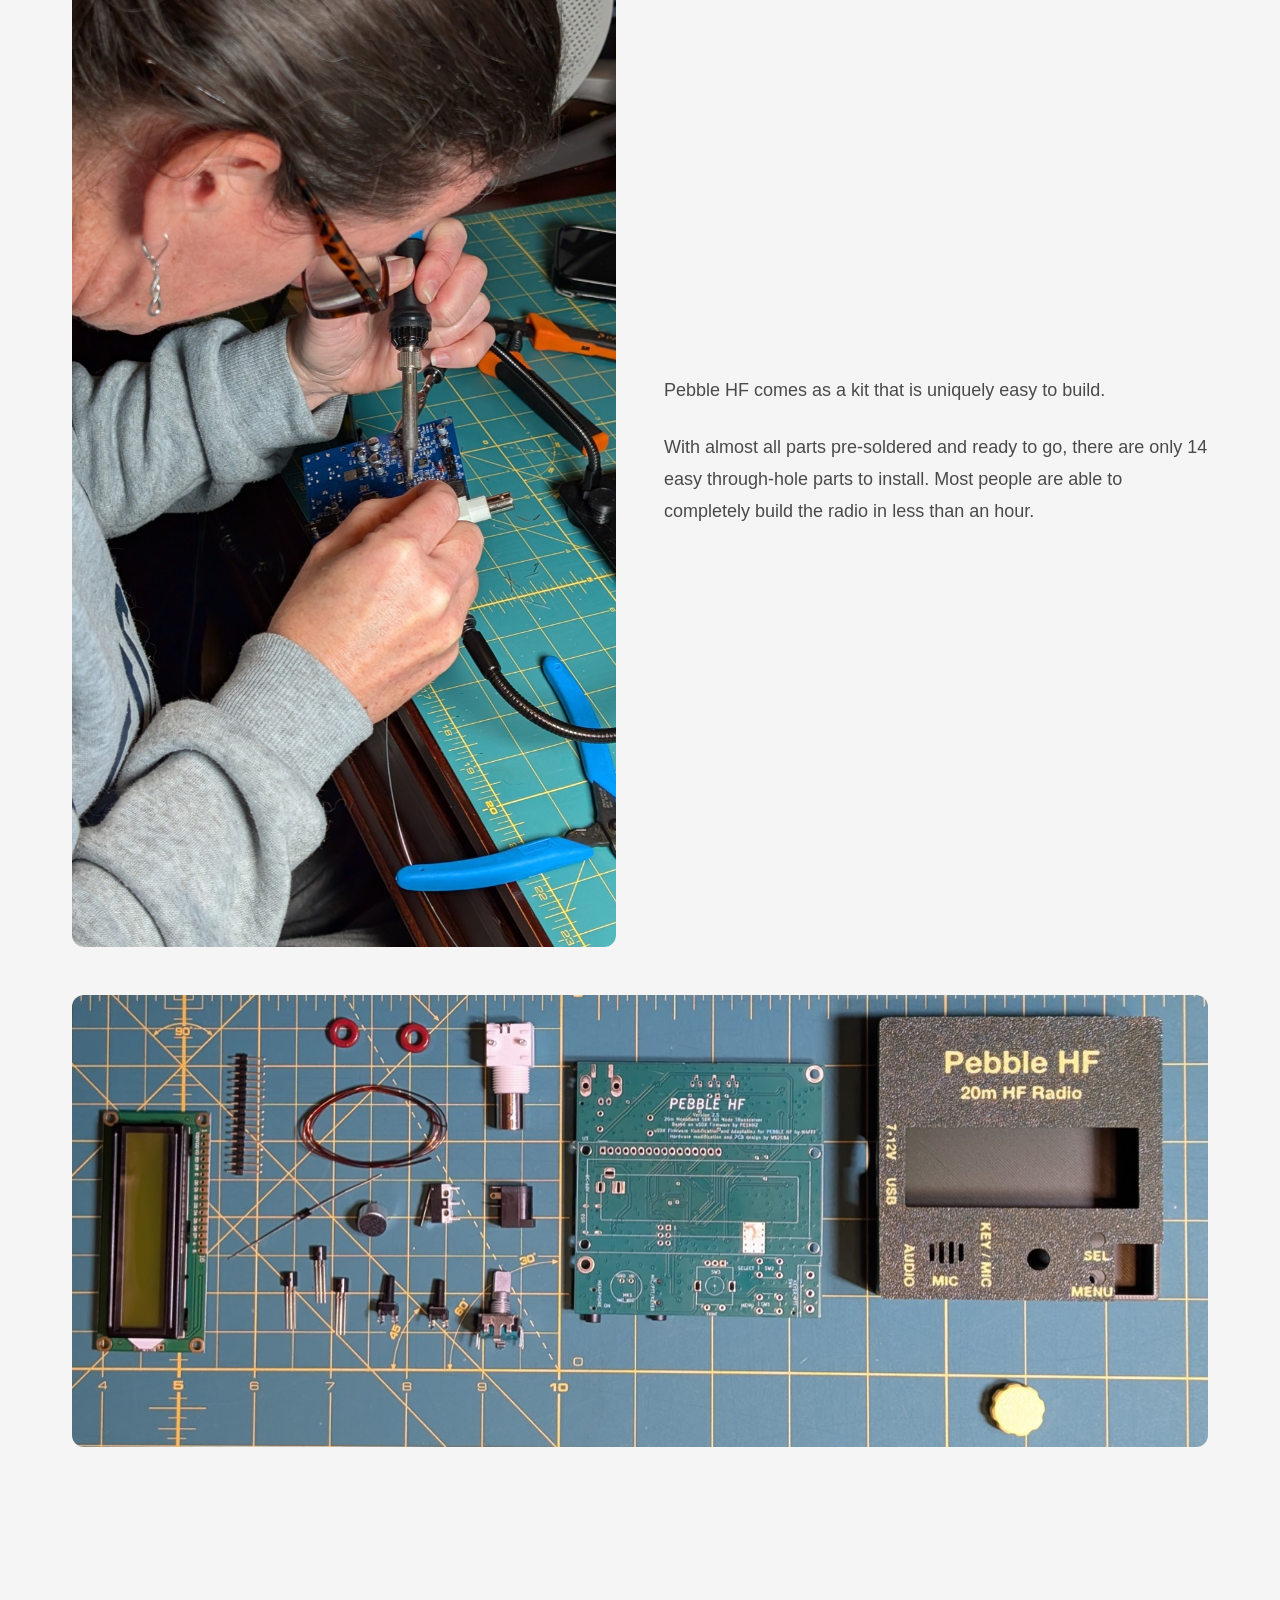
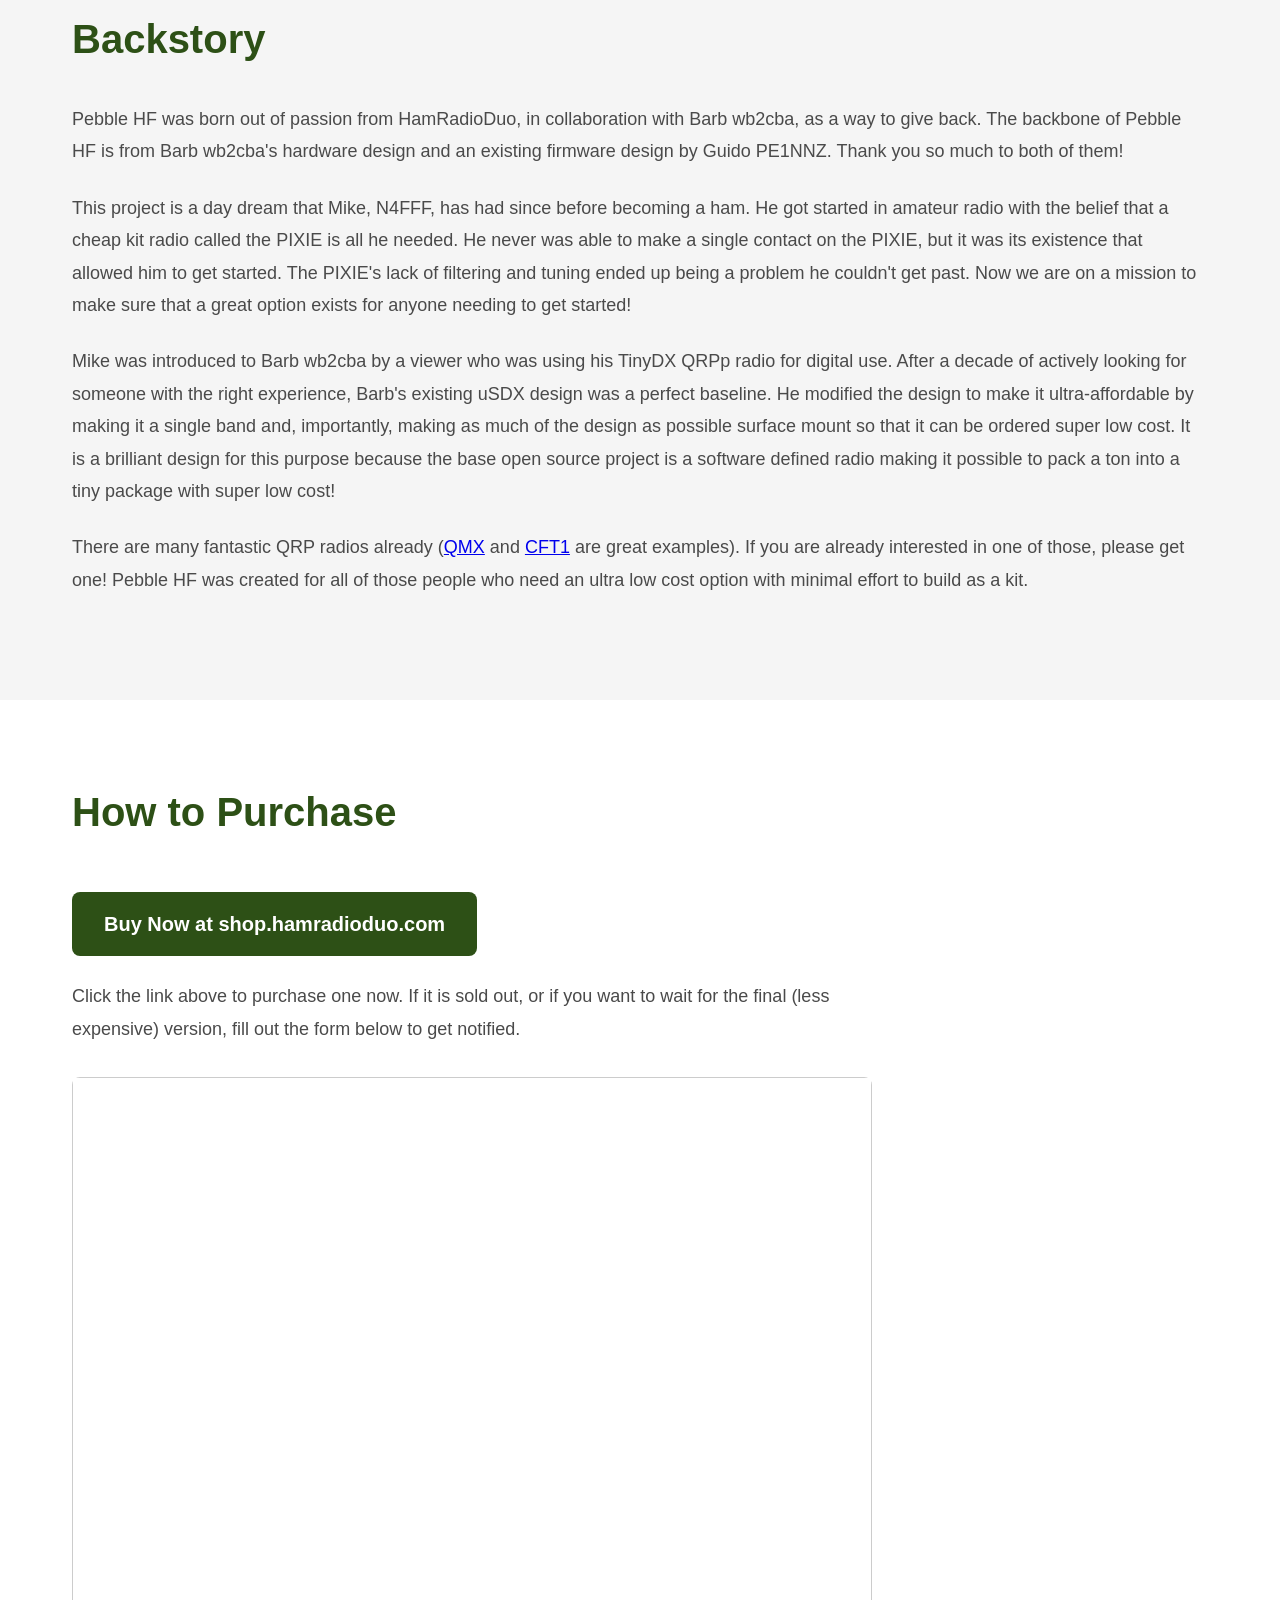
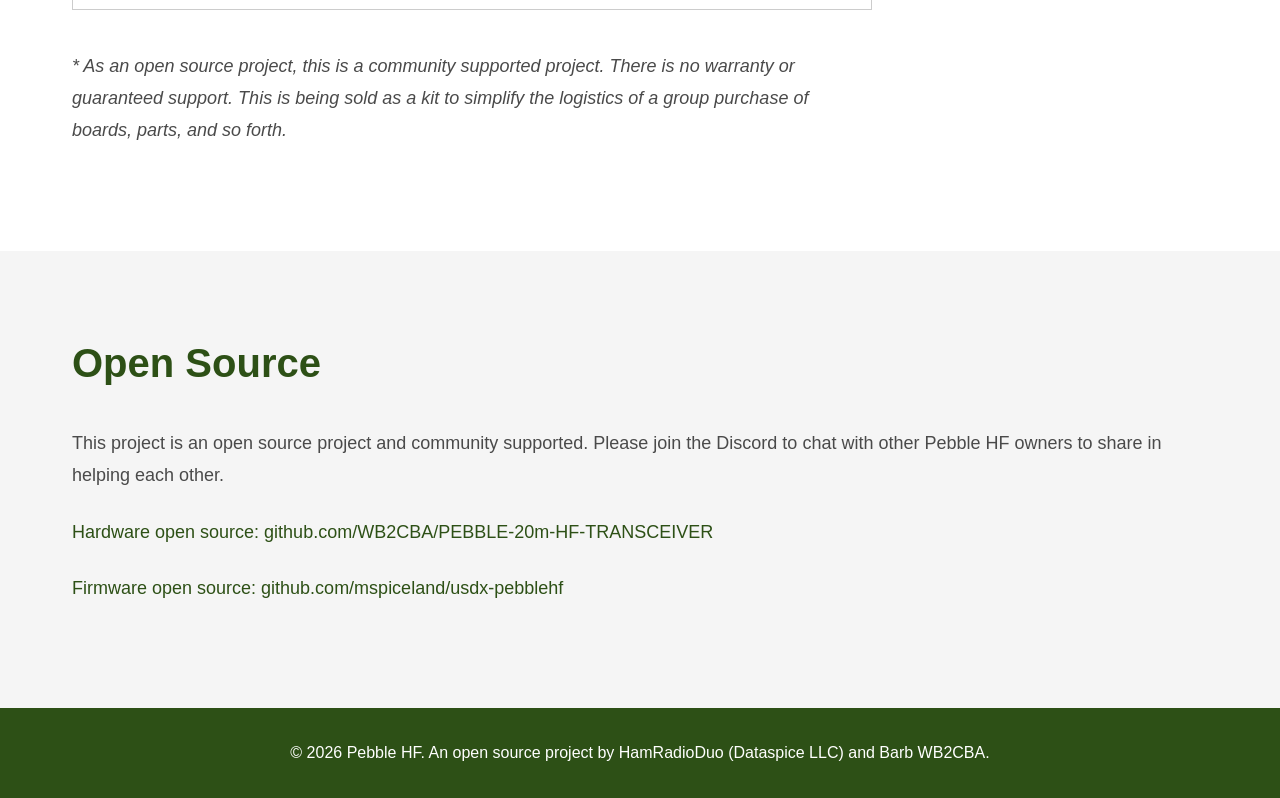
==== commit e3de1d0f: "swap video for announcement video, link open source projects, add open source section at the bottom" ====
--- a/index.html
+++ b/index.html
@@ -41,7 +41,7 @@
                 </div>
                 <div class="video-box">
                     <div class="video-container">
-                        <iframe src="https://www.youtube.com/embed/v_xeTH8INSU?si=3JTS9LkM1vSs1IC8" title="YouTube video player" frameborder="0" allow="accelerometer; autoplay; clipboard-write; encrypted-media; gyroscope; picture-in-picture; web-share" referrerpolicy="strict-origin-when-cross-origin" allowfullscreen></iframe>
+                        <iframe src="https://www.youtube.com/embed/v6cWHiaaO9w?si=7EDW7vsnb8RIu4Lr" title="YouTube video player" frameborder="0" allow="accelerometer; autoplay; clipboard-write; encrypted-media; gyroscope; picture-in-picture; web-share" referrerpolicy="strict-origin-when-cross-origin" allowfullscreen></iframe>
                     </div>
                 </div>
             </div>
@@ -66,7 +66,7 @@
                     <p>Pebble HF was born from the idea of how to make a capable QRP radio ultra-affordable and easy to build. It is ultra-affordable by being a single band radio with minimal parts and almost all pre-populated surface mount parts, which makes it easy to build.  It uses an existing and well proven design, the uSDX, which suits these goals. **</p>
                     <p>Pebble HF is a low power QRP radio for morse code (CW), voice, and digital modes*.  Pebble HF can output ~5W on battery power but can also output ~1W powered by USB, so that you can get started even without investing a special battery yet. Weighing less than 0.5 lbs (8oz), it is a great option for trying out portable radio.</p>
                     <p class="note">* digital modes require an external adapter.</p>
-                    <p class="note">** Pebble HF is an open source design based on the classic uSDX. Hardware design by Barb WB2CBA and firmware by Guido PE1NNZ and modified by Mike N4FFF.</p>
+                    <p class="note">** Pebble HF is an open source design based on the classic uSDX. <a href="https://github.com/WB2CBA/PEBBLE-20m-HF-TRANSCEIVER" target="_blank" rel="noopener">Hardware design by Barb WB2CBA</a> and <a href="https://github.com/mspiceland/usdx-pebblehf" target="_blank" rel="noopener">firmware by Guido PE1NNZ and modified by Mike N4FFF</a>.</p>
                 </div>
                 <img src="images/Pebble HF on a scale.jpg" alt="Pebble HF on a scale showing weight" class="section-image">
             </div>
@@ -144,6 +144,16 @@
         </div>
     </section>
 
+    <!-- Open Source Section -->
+    <section class="section opensource-section" id="opensource">
+        <div class="container">
+            <h2>Open Source</h2>
+            <p>This project is an open source project and community supported. Please join the Discord to chat with other Pebble HF owners to share in helping each other.</p>
+            <p><a href="https://github.com/WB2CBA/PEBBLE-20m-HF-TRANSCEIVER" target="_blank" rel="noopener">Hardware open source: github.com/WB2CBA/PEBBLE-20m-HF-TRANSCEIVER</a></p>
+            <p><a href="https://github.com/mspiceland/usdx-pebblehf" target="_blank" rel="noopener">Firmware open source: github.com/mspiceland/usdx-pebblehf</a></p>
+        </div>
+    </section>
+
     <!-- Footer -->
     <footer>
         <div class="container">
--- a/styles.css
+++ b/styles.css
@@ -411,6 +411,21 @@
     margin-top: 2rem;
 }
 
+/* Open Source Section */
+.opensource-section {
+    background-color: var(--light-bg);
+}
+
+.opensource-section a {
+    color: var(--forest-green);
+    text-decoration: none;
+    font-weight: 500;
+}
+
+.opensource-section a:hover {
+    text-decoration: underline;
+}
+
 /* Footer */
 footer {
     background-color: var(--forest-green);
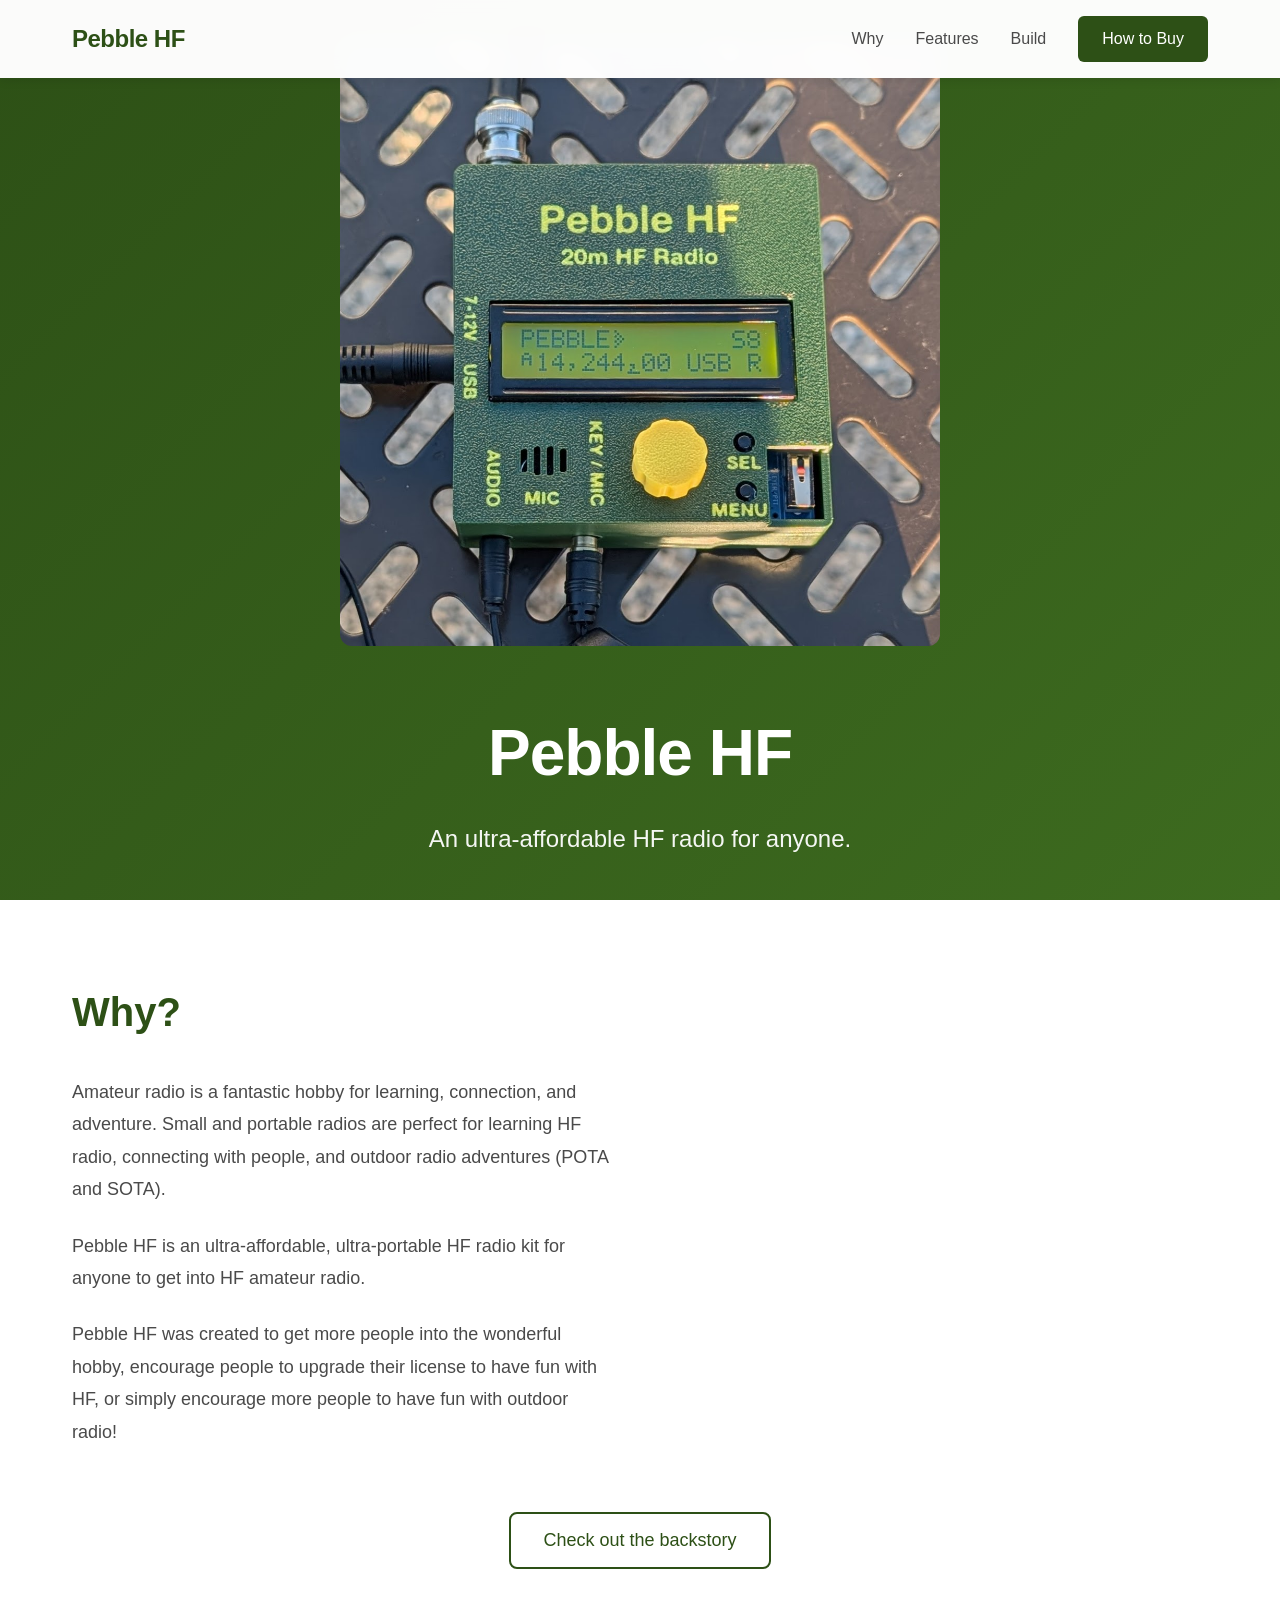
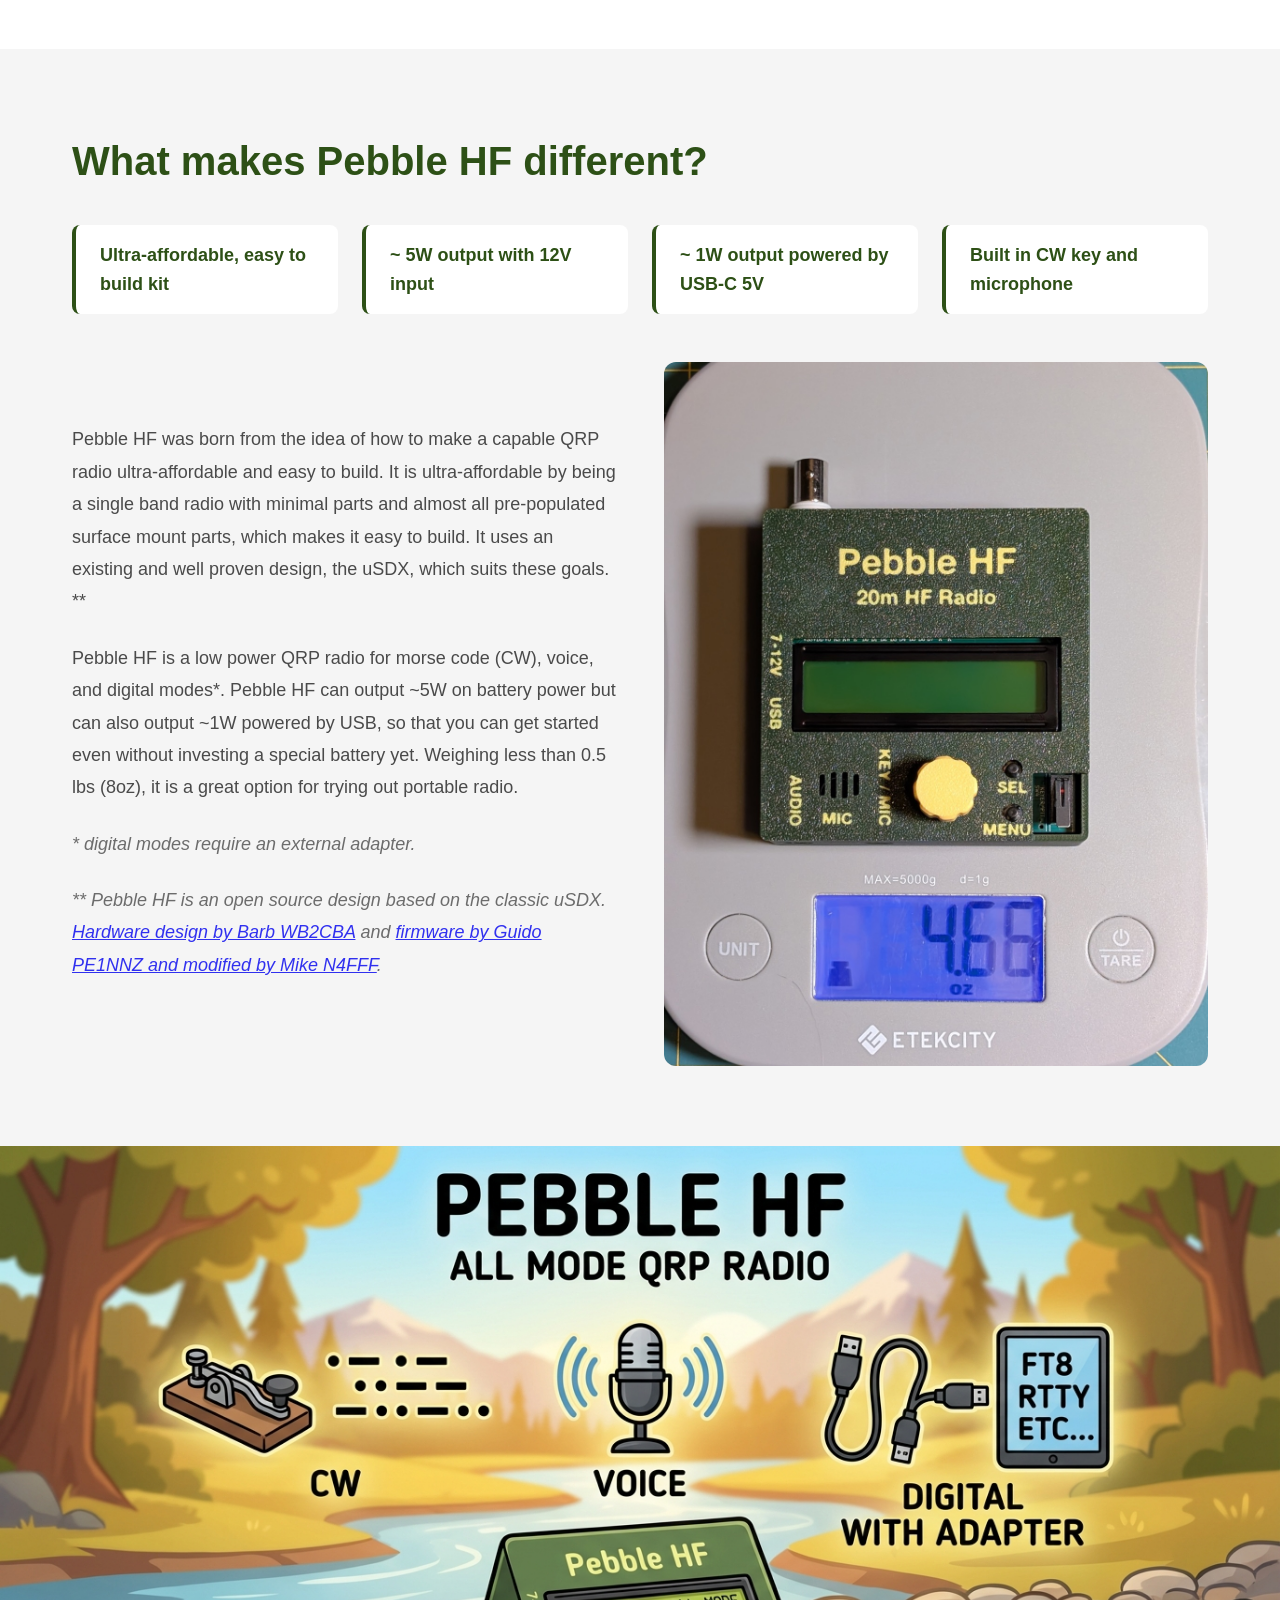
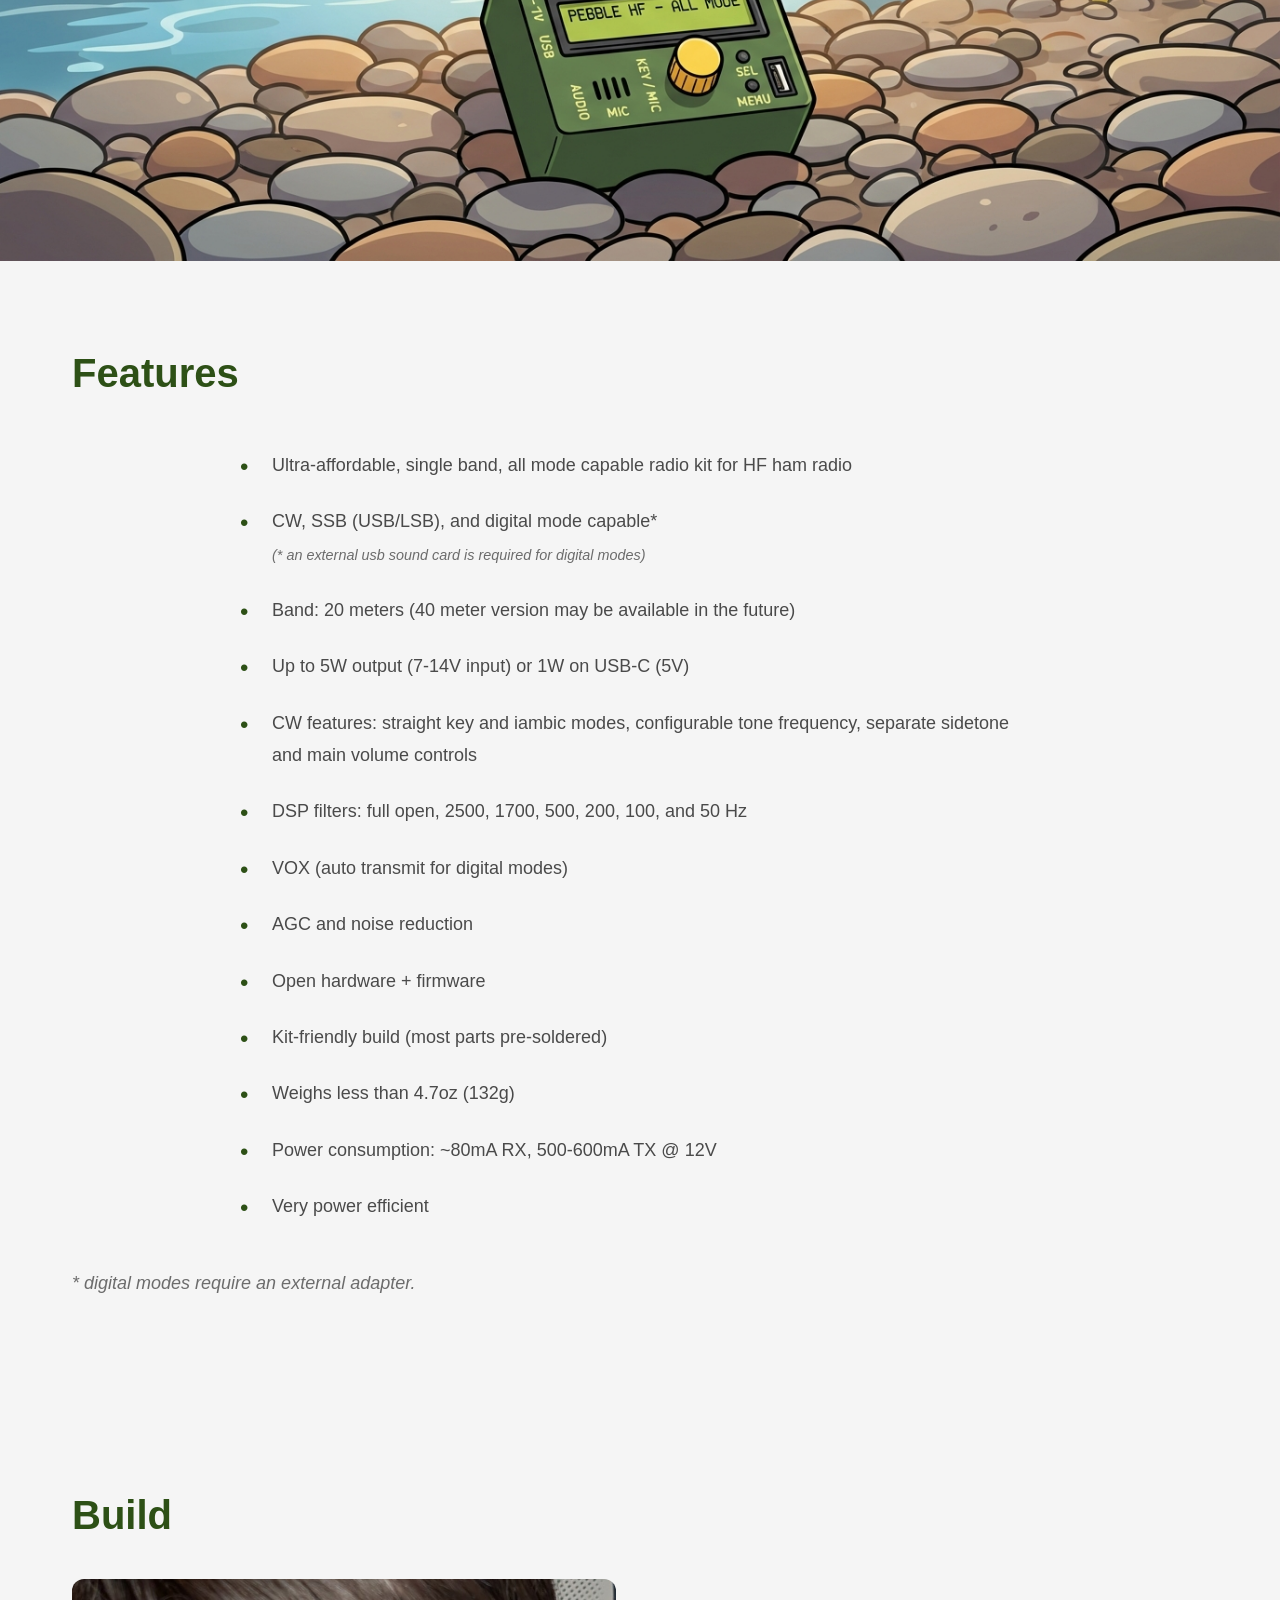
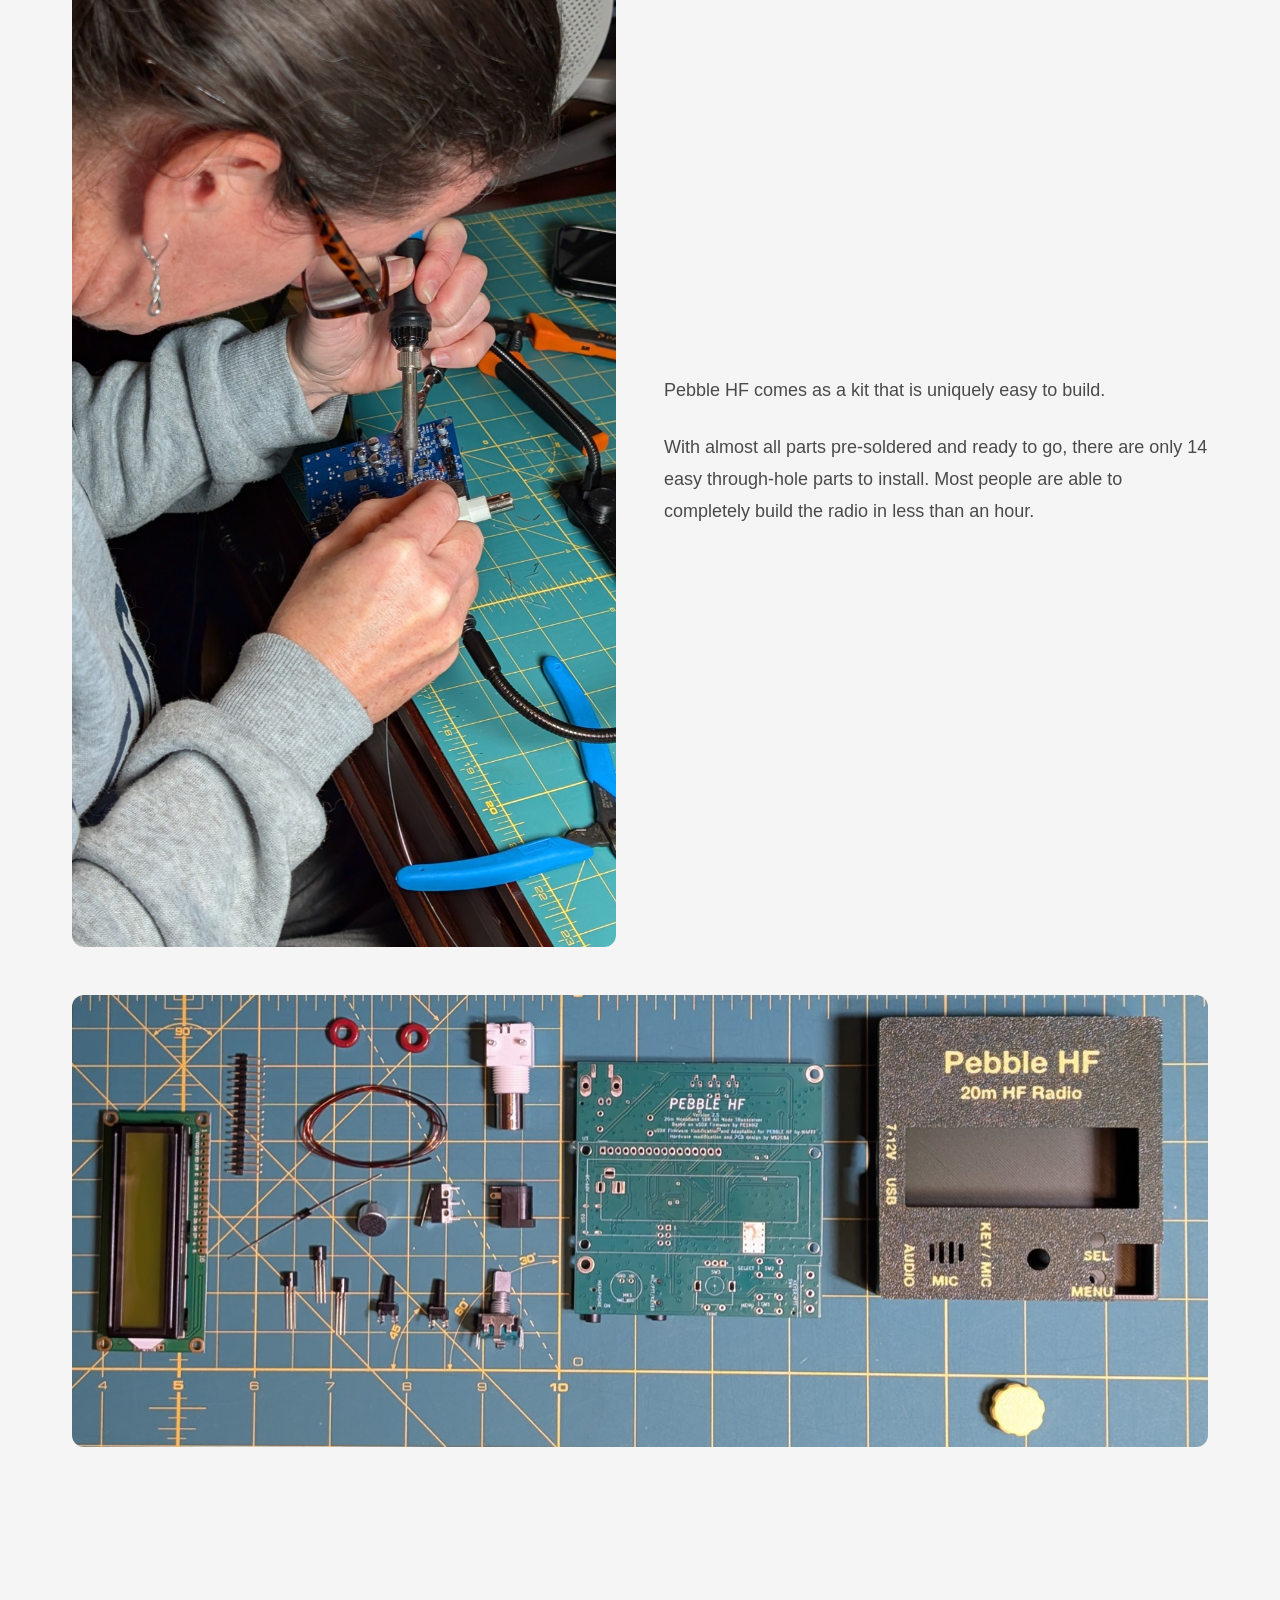
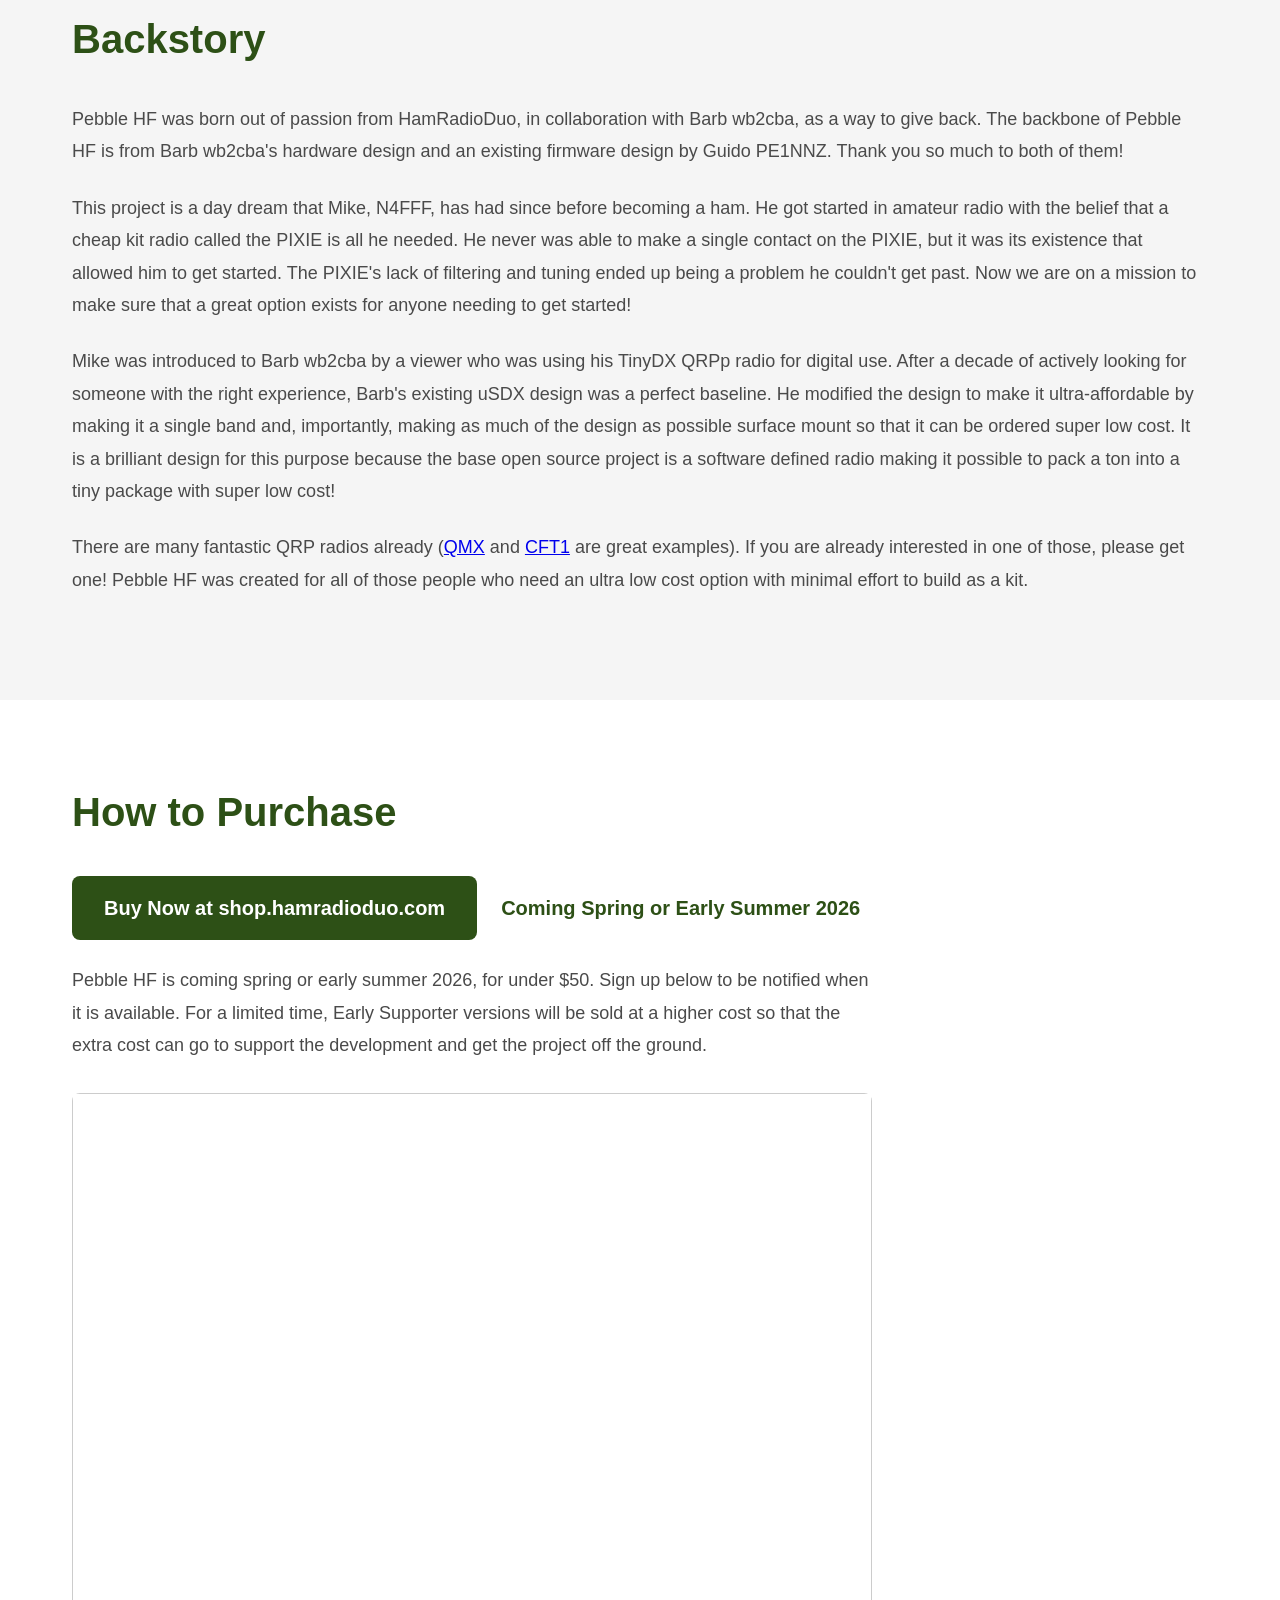
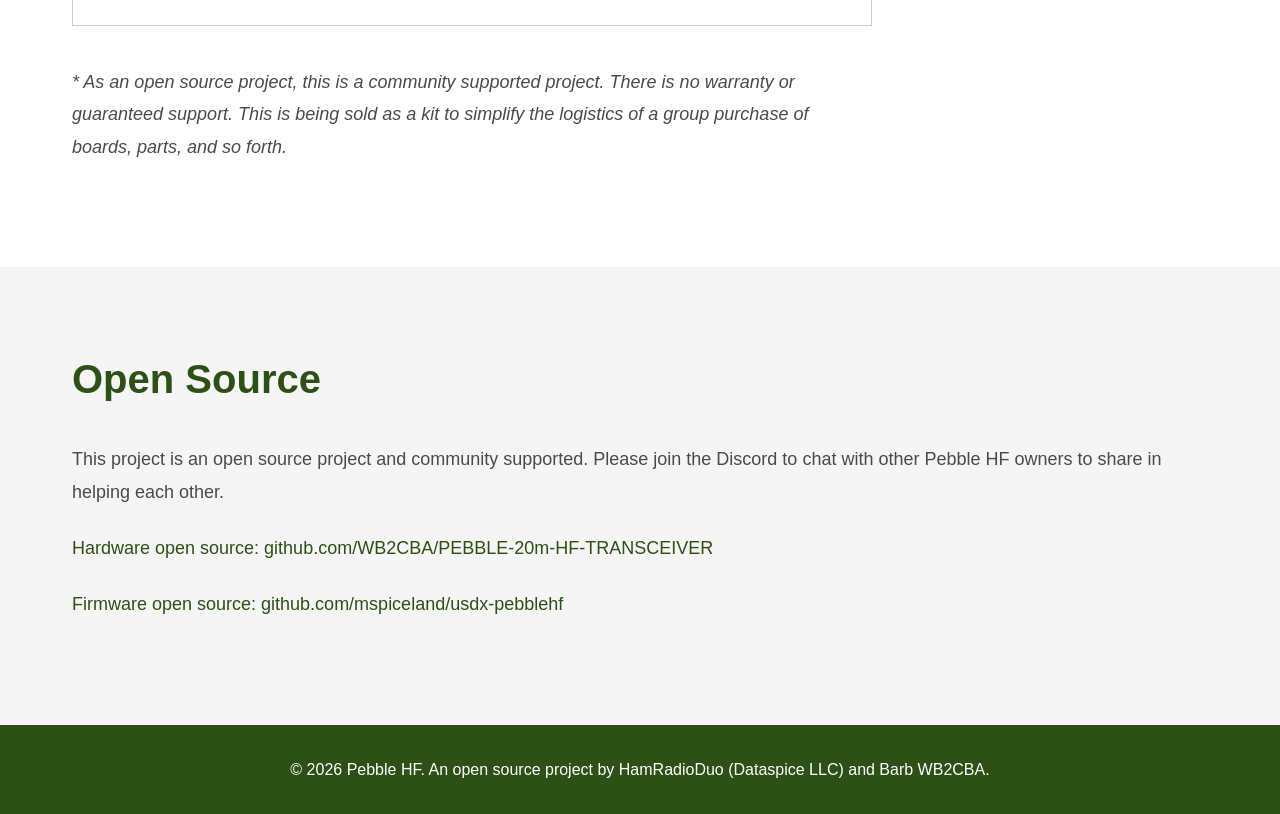
==== commit 03faf90b: "change text under How to Purchase to be more clear" ====
--- a/index.html
+++ b/index.html
@@ -134,8 +134,11 @@
         <div class="container">
             <h2>How to Purchase</h2>
             <div class="purchase-content">
-                <a href="https://shop.hamradioduo.com/products/pebble-hf-ultra-affordable-qrp-hf-radio-early-supporter" class="shop-link" target="_blank" rel="noopener">Buy Now at shop.hamradioduo.com</a>
-                <p class="purchase-instructions">Click the link above to purchase one now. If it is sold out, or if you want to wait for the final (less expensive) version, fill out the form below to get notified.</p>
+                <div class="purchase-header">
+                    <a href="https://shop.hamradioduo.com/products/pebble-hf-ultra-affordable-qrp-hf-radio-early-supporter" class="shop-link" target="_blank" rel="noopener">Buy Now at shop.hamradioduo.com</a>
+                    <span class="coming-soon">Coming Spring or Early Summer 2026</span>
+                </div>
+                <p class="purchase-instructions">Pebble HF is coming spring or early summer 2026, for under $50. Sign up below to be notified when it is available. For a limited time, Early Supporter versions will be sold at a higher cost so that the extra cost can go to support the development and get the project off the ground.</p>
                 <div class="form-container">
                     <iframe class="airtable-embed" src="https://airtable.com/embed/appX5udcmromYd11t/pagZaiokbXLv8p97K/form" frameborder="0" onmousewheel="" width="100%" height="533" style="background: transparent; border: 1px solid #ccc;"></iframe>
                 </div>
--- a/styles.css
+++ b/styles.css
@@ -365,11 +365,18 @@
     max-width: 800px;
 }
 
+.purchase-header {
+    display: flex;
+    align-items: center;
+    gap: 1.5rem;
+    flex-wrap: wrap;
+    margin-bottom: 1.5rem;
+}
+
 .coming-soon {
     font-size: 1.25rem;
     font-weight: 600;
     color: var(--forest-green);
-    margin-bottom: 1rem;
 }
 
 .shop-link {
@@ -380,7 +387,6 @@
     text-decoration: none;
     padding: 1rem 2rem;
     border-radius: 8px;
-    margin: 1rem 0 1.5rem;
     transition: background-color 0.3s ease, transform 0.2s ease;
     font-weight: 600;
 }
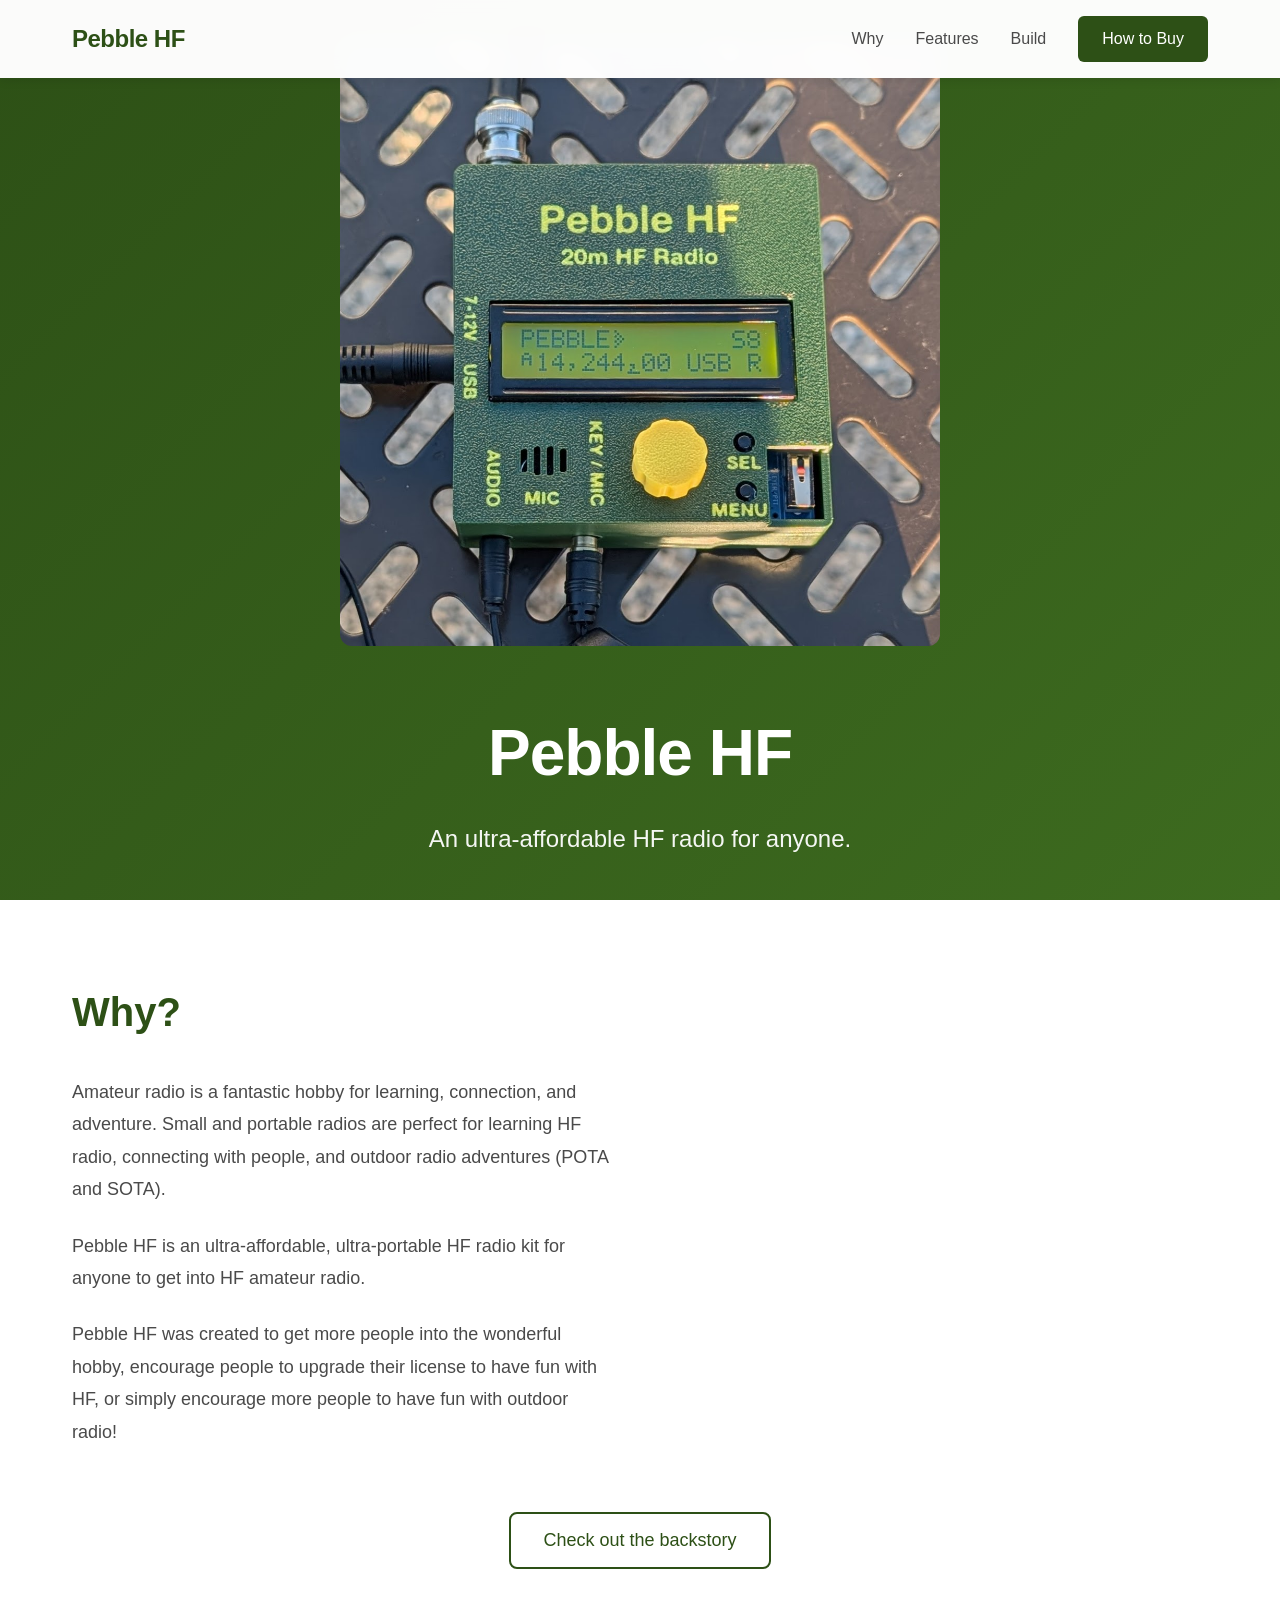
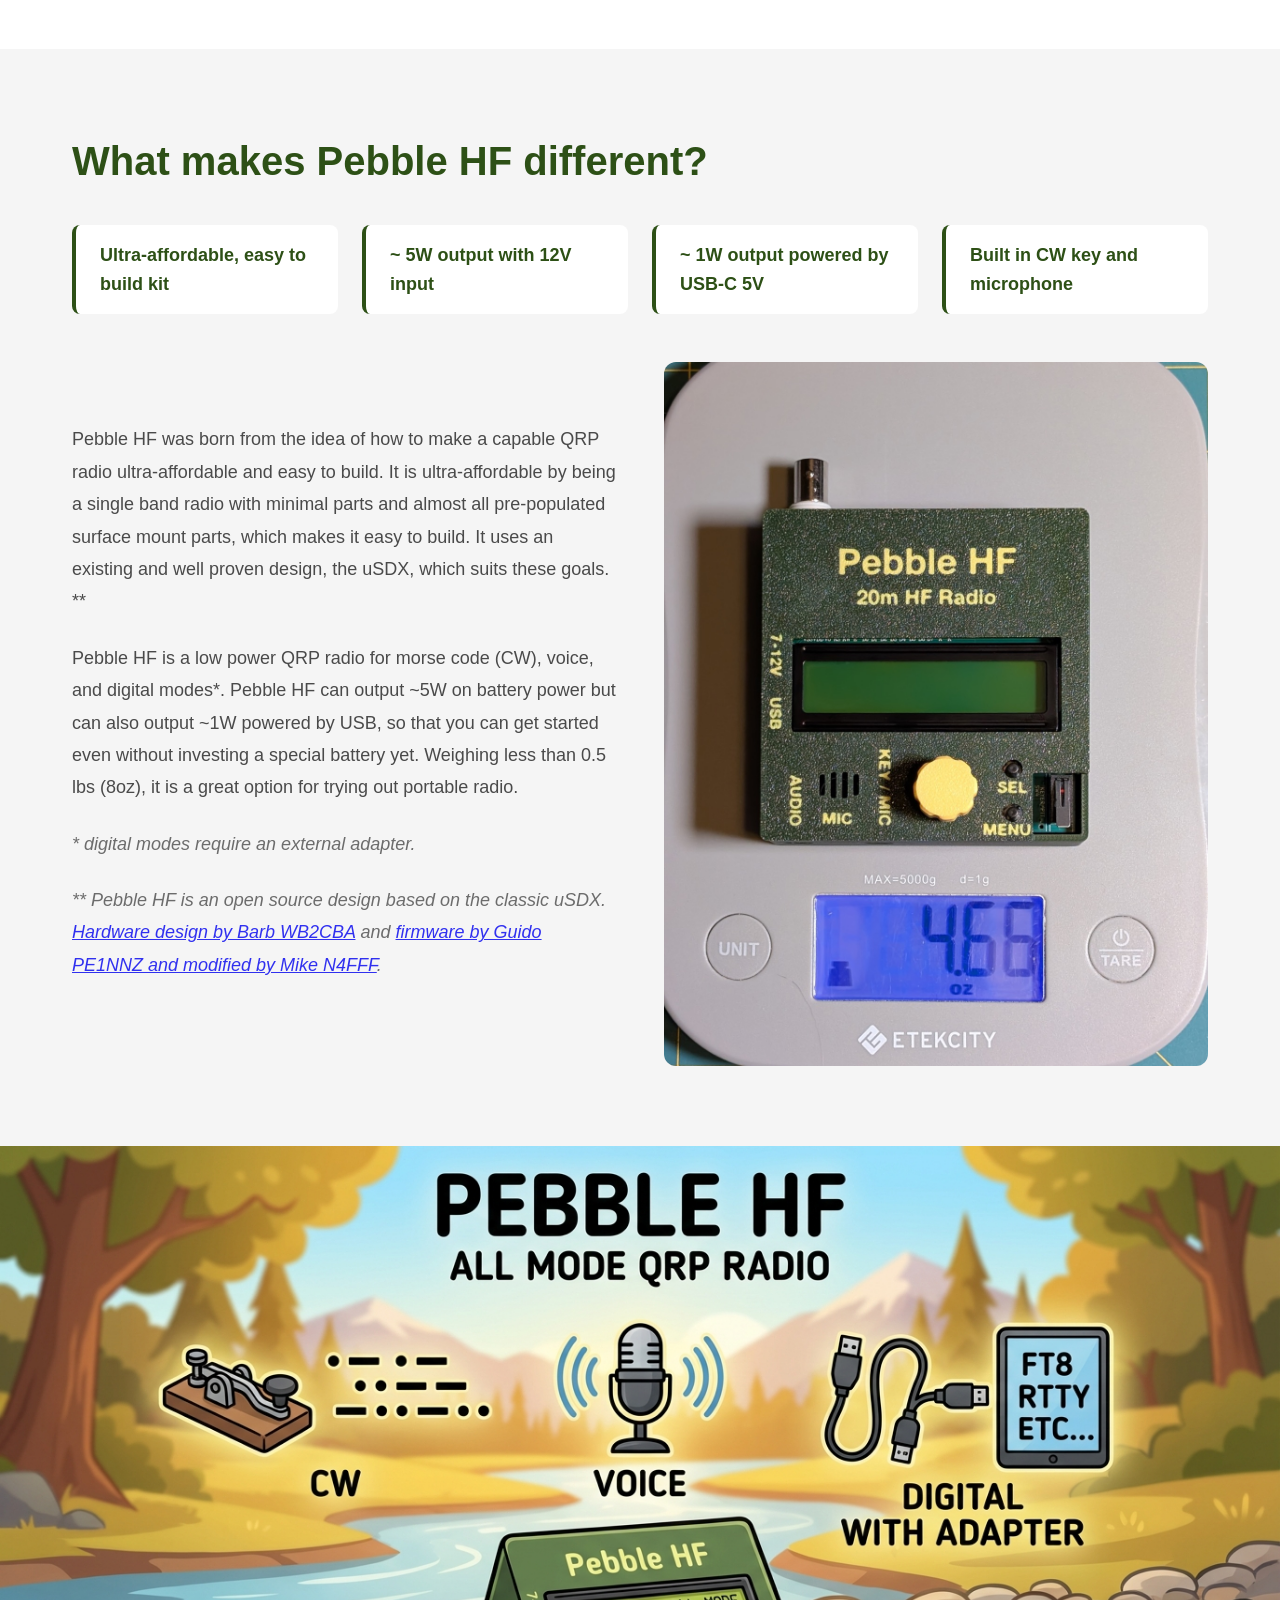
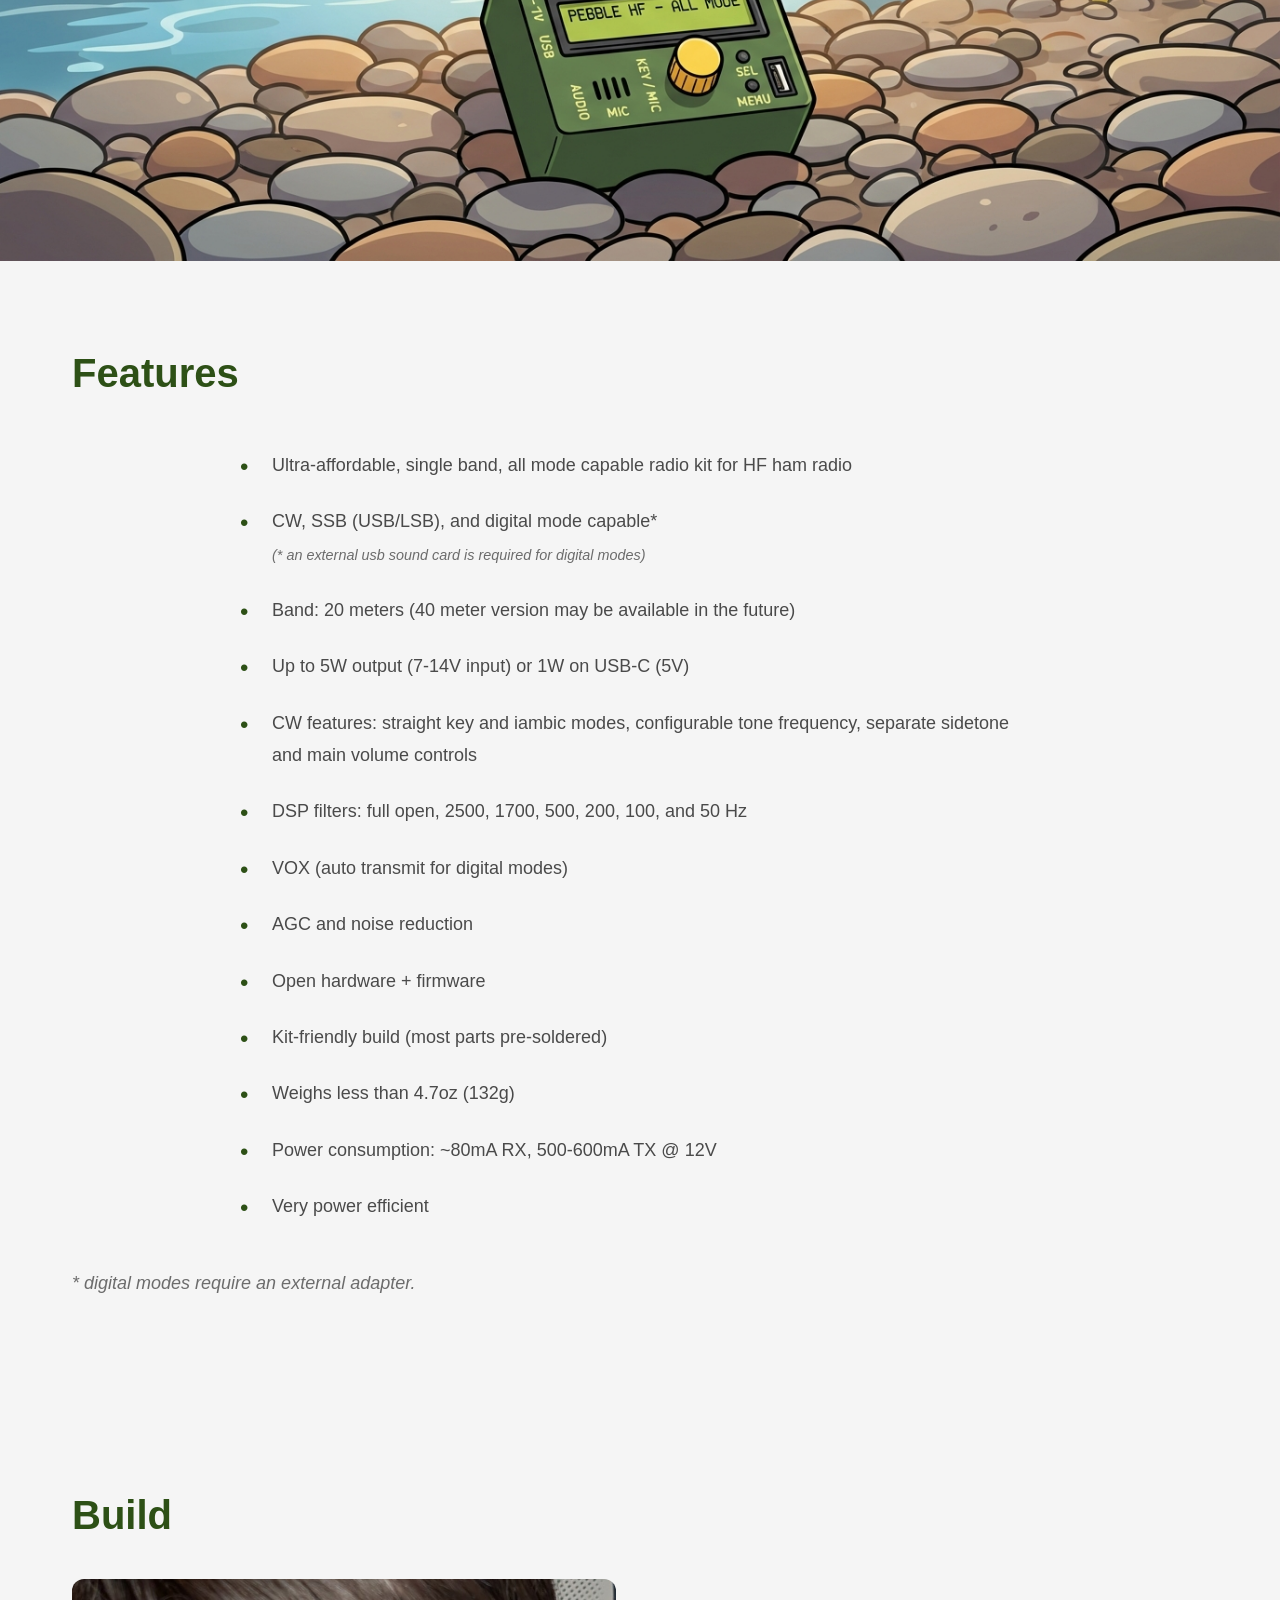
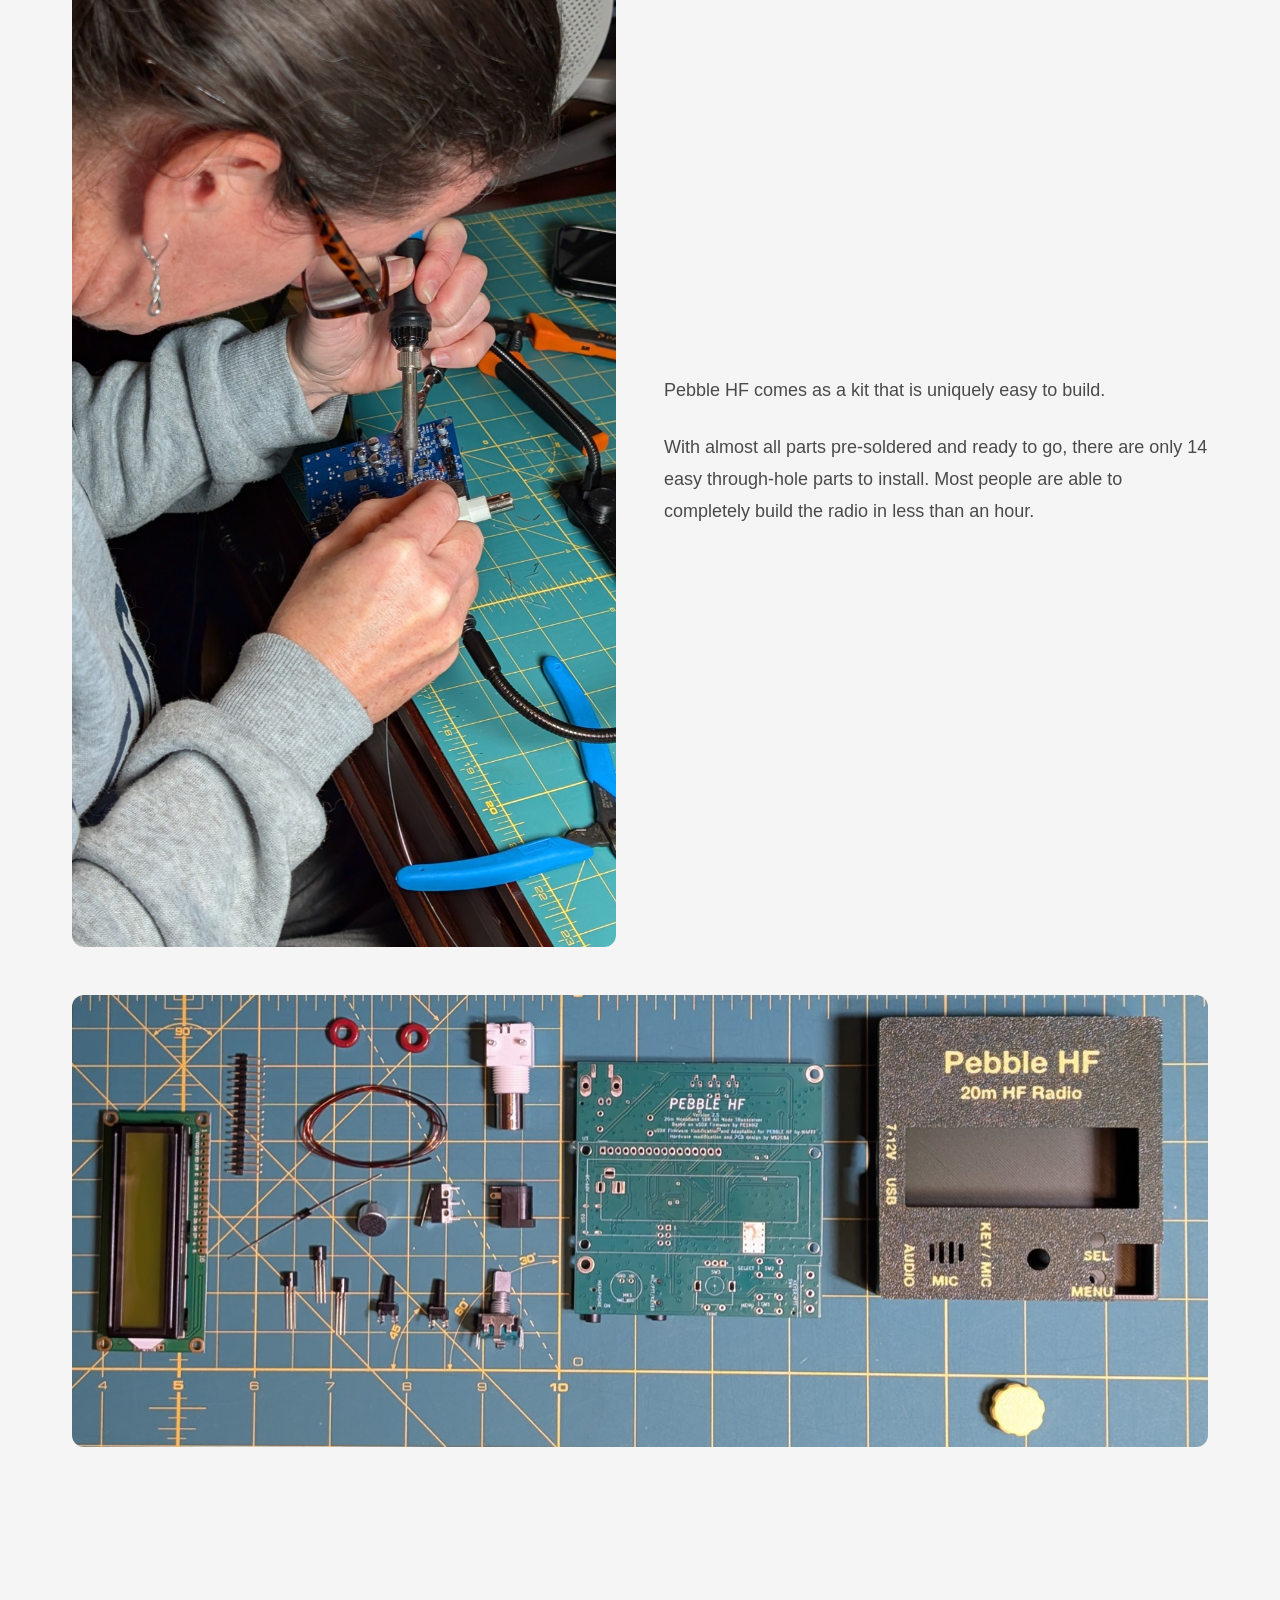
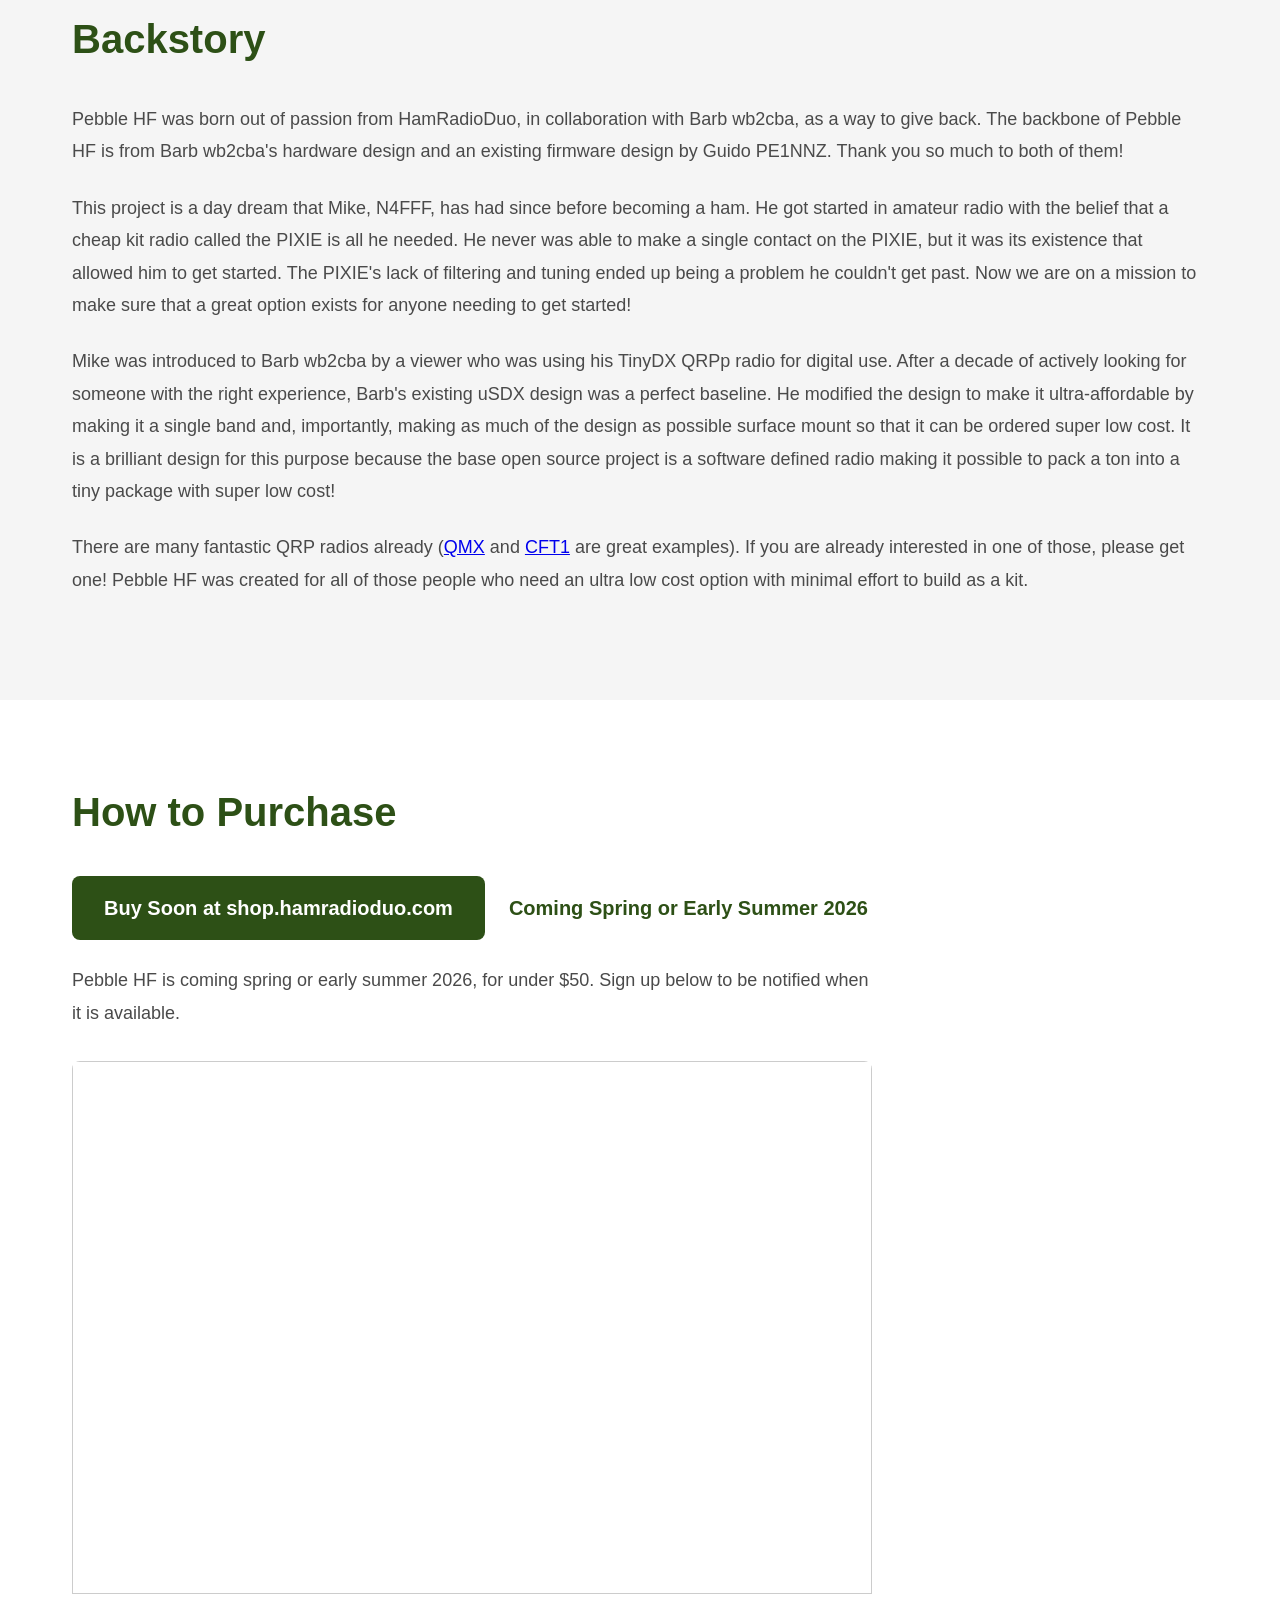
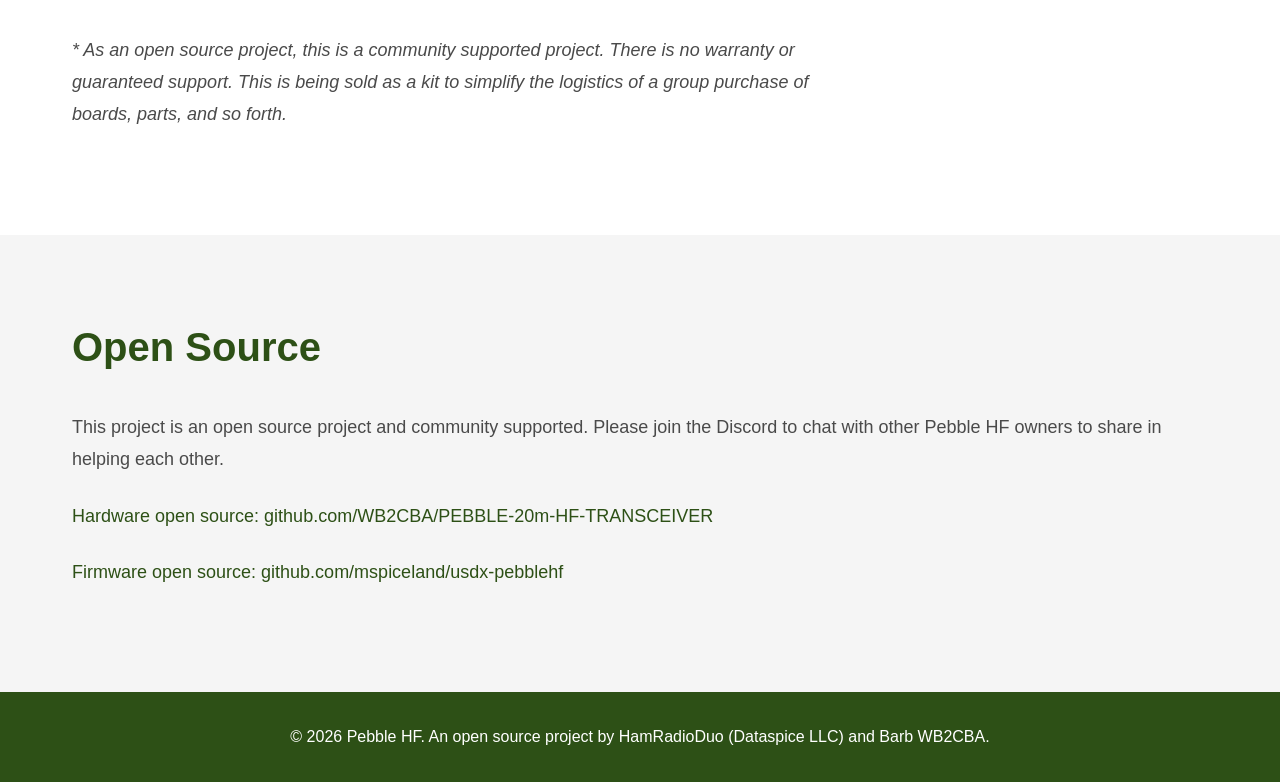
==== commit 74dd6e16: "remove early supporter references in How to Purchase" ====
--- a/index.html
+++ b/index.html
@@ -135,10 +135,10 @@
             <h2>How to Purchase</h2>
             <div class="purchase-content">
                 <div class="purchase-header">
-                    <a href="https://shop.hamradioduo.com/products/pebble-hf-ultra-affordable-qrp-hf-radio-early-supporter" class="shop-link" target="_blank" rel="noopener">Buy Now at shop.hamradioduo.com</a>
+                    <a href="https://shop.hamradioduo.com" class="shop-link" target="_blank" rel="noopener">Buy Soon at shop.hamradioduo.com</a>
                     <span class="coming-soon">Coming Spring or Early Summer 2026</span>
                 </div>
-                <p class="purchase-instructions">Pebble HF is coming spring or early summer 2026, for under $50. Sign up below to be notified when it is available. For a limited time, Early Supporter versions will be sold at a higher cost so that the extra cost can go to support the development and get the project off the ground.</p>
+                <p class="purchase-instructions">Pebble HF is coming spring or early summer 2026, for under $50. Sign up below to be notified when it is available.</p>
                 <div class="form-container">
                     <iframe class="airtable-embed" src="https://airtable.com/embed/appX5udcmromYd11t/pagZaiokbXLv8p97K/form" frameborder="0" onmousewheel="" width="100%" height="533" style="background: transparent; border: 1px solid #ccc;"></iframe>
                 </div>
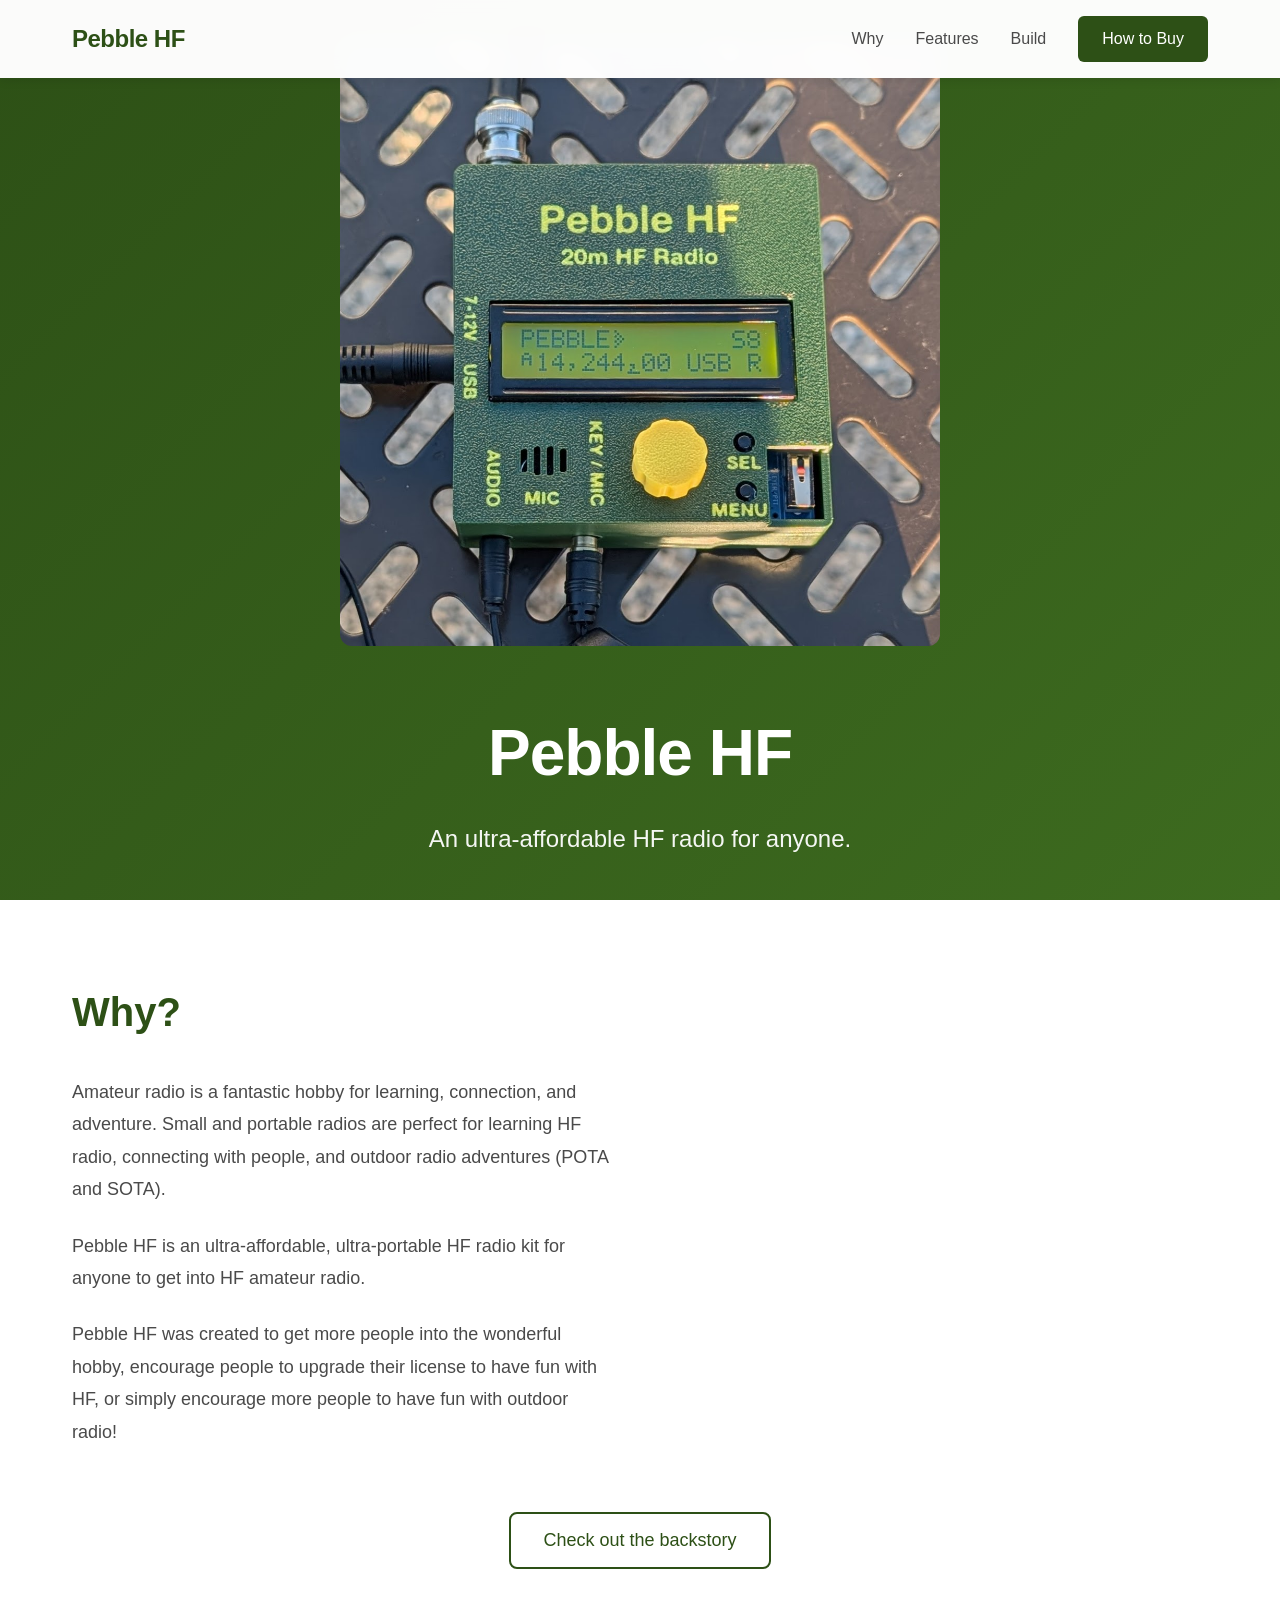
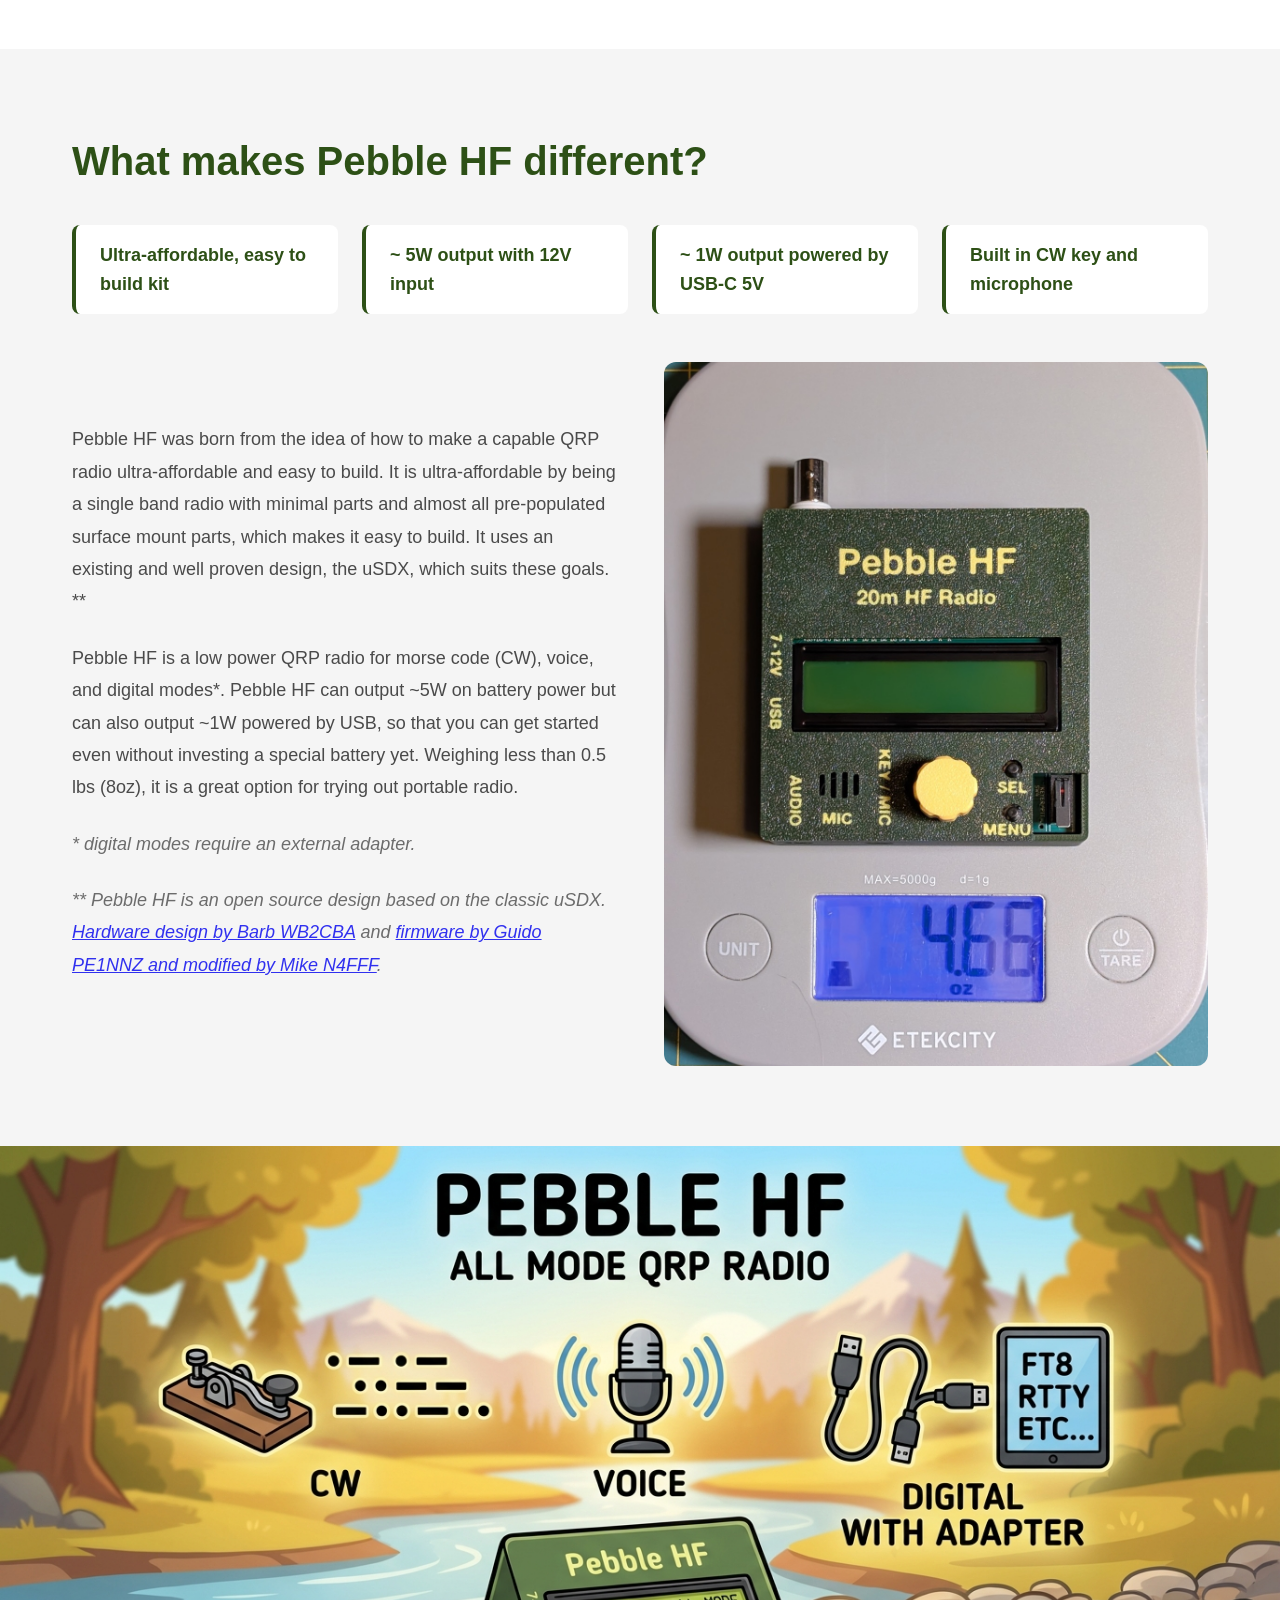
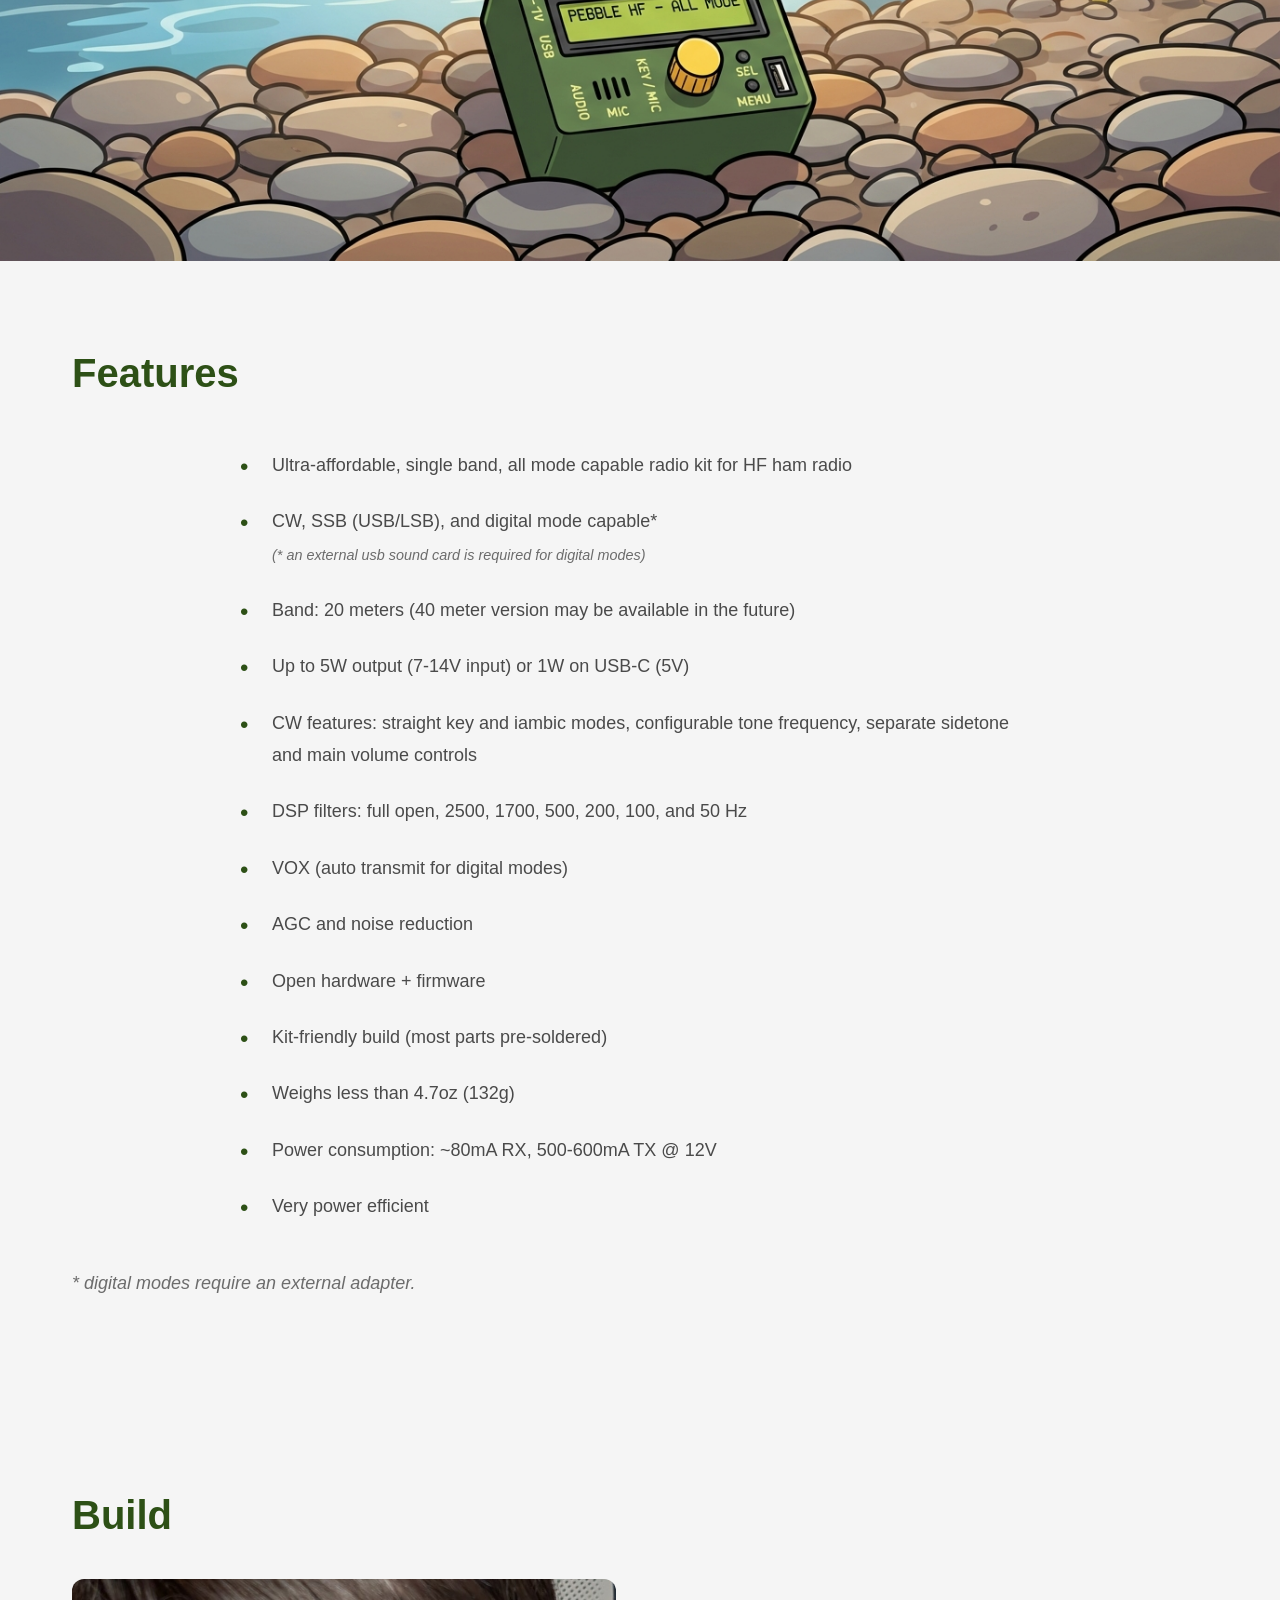
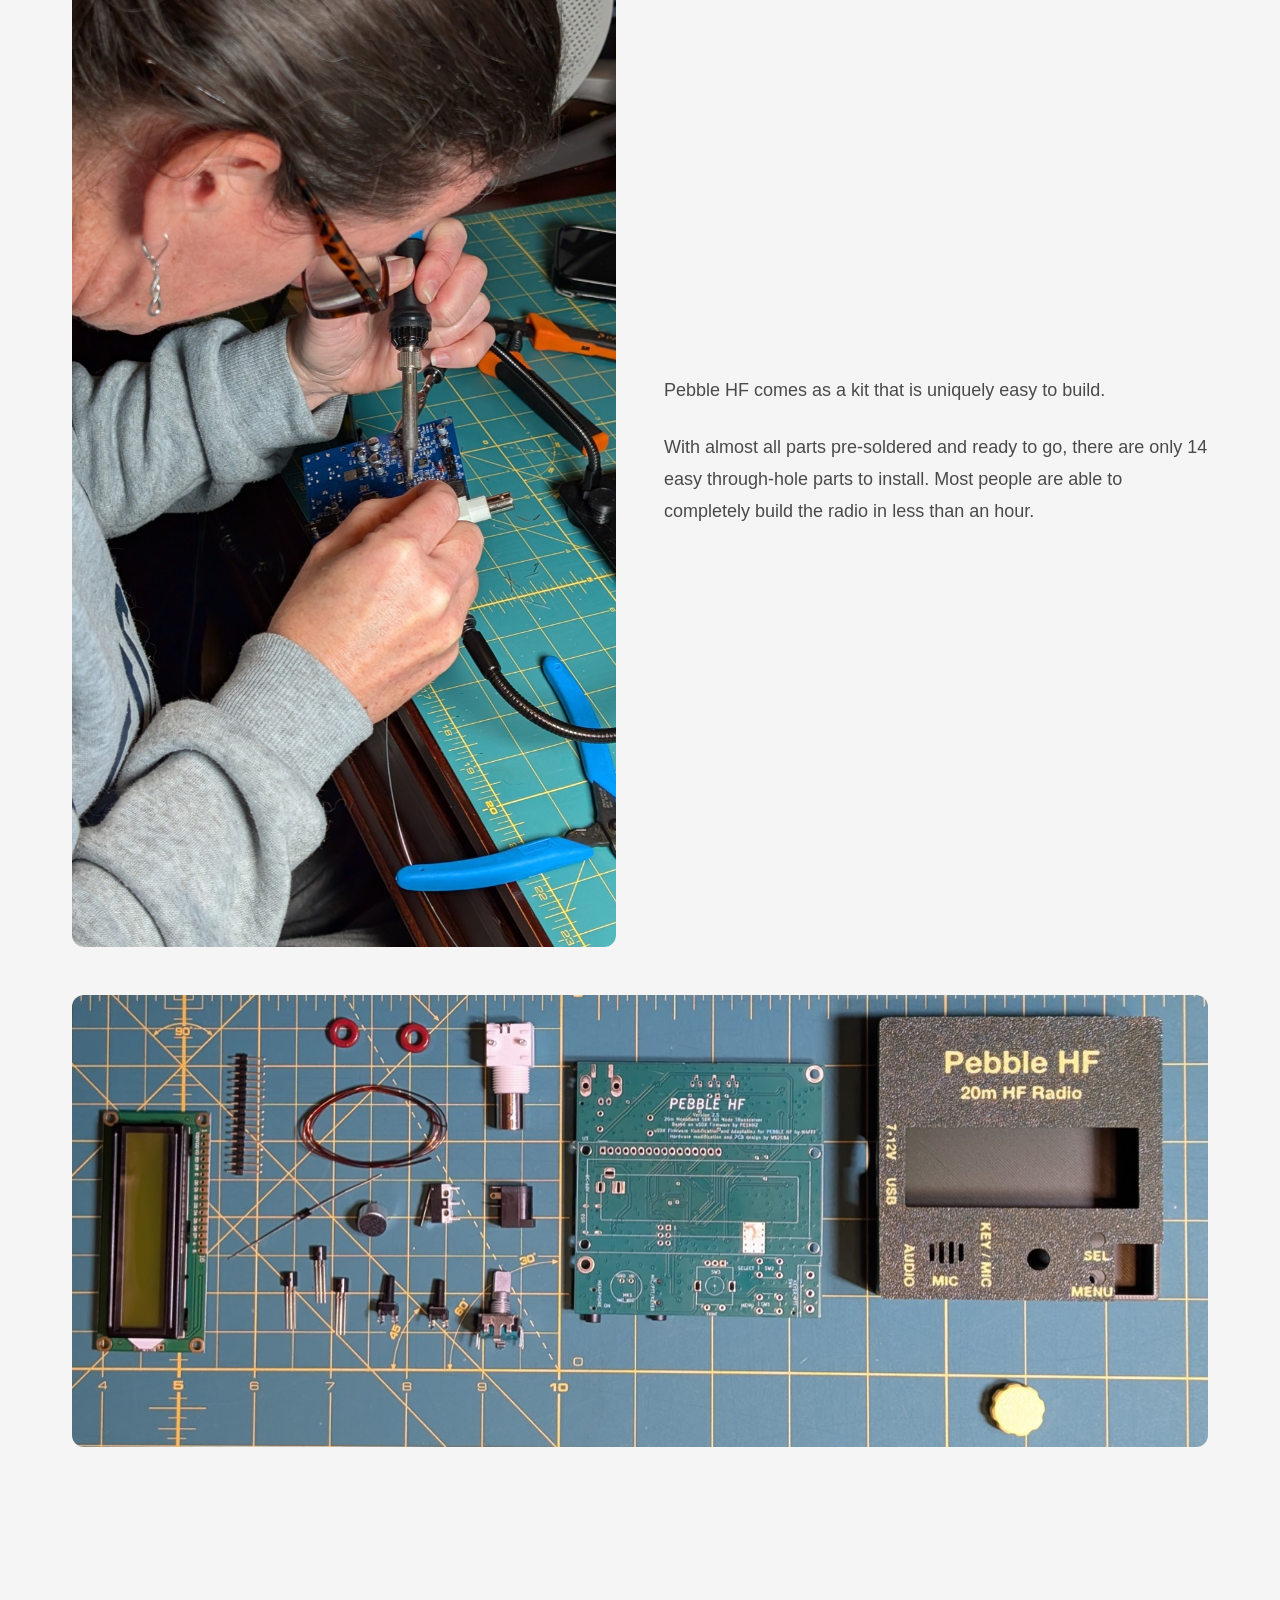
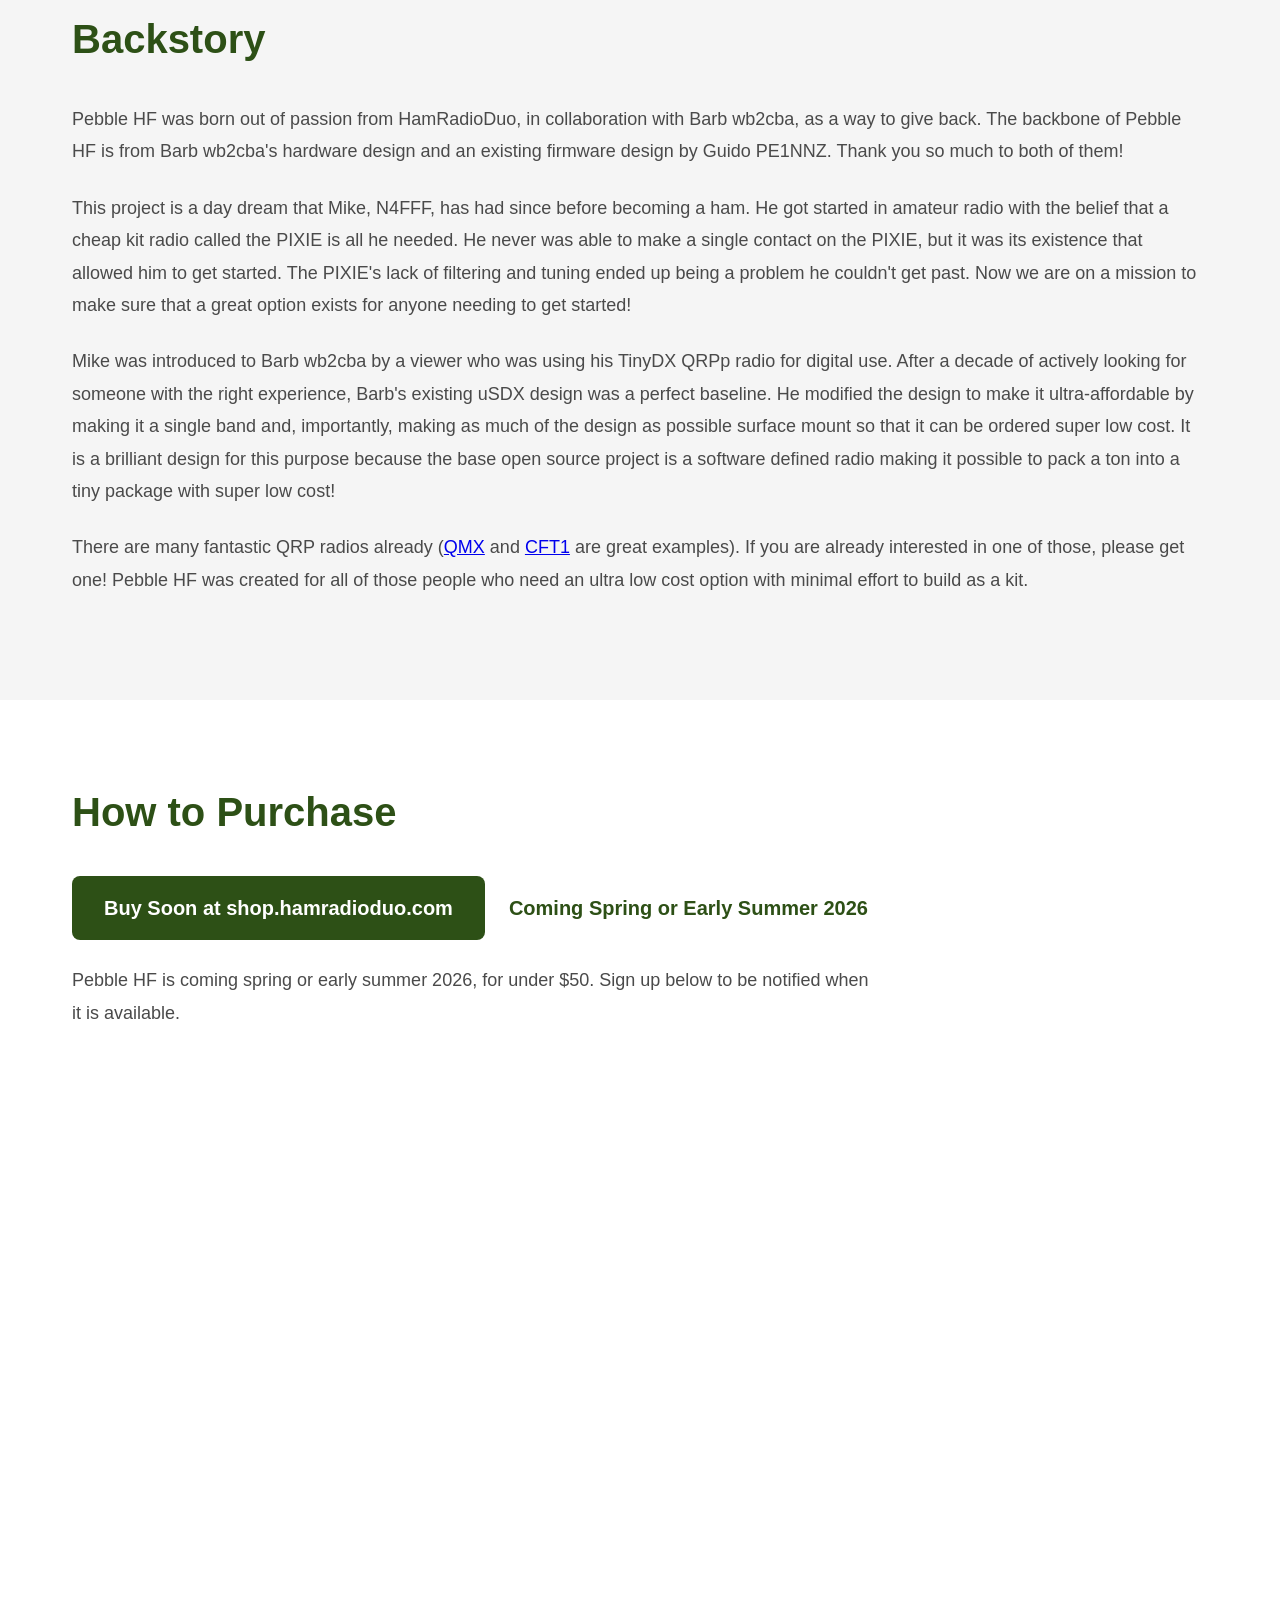
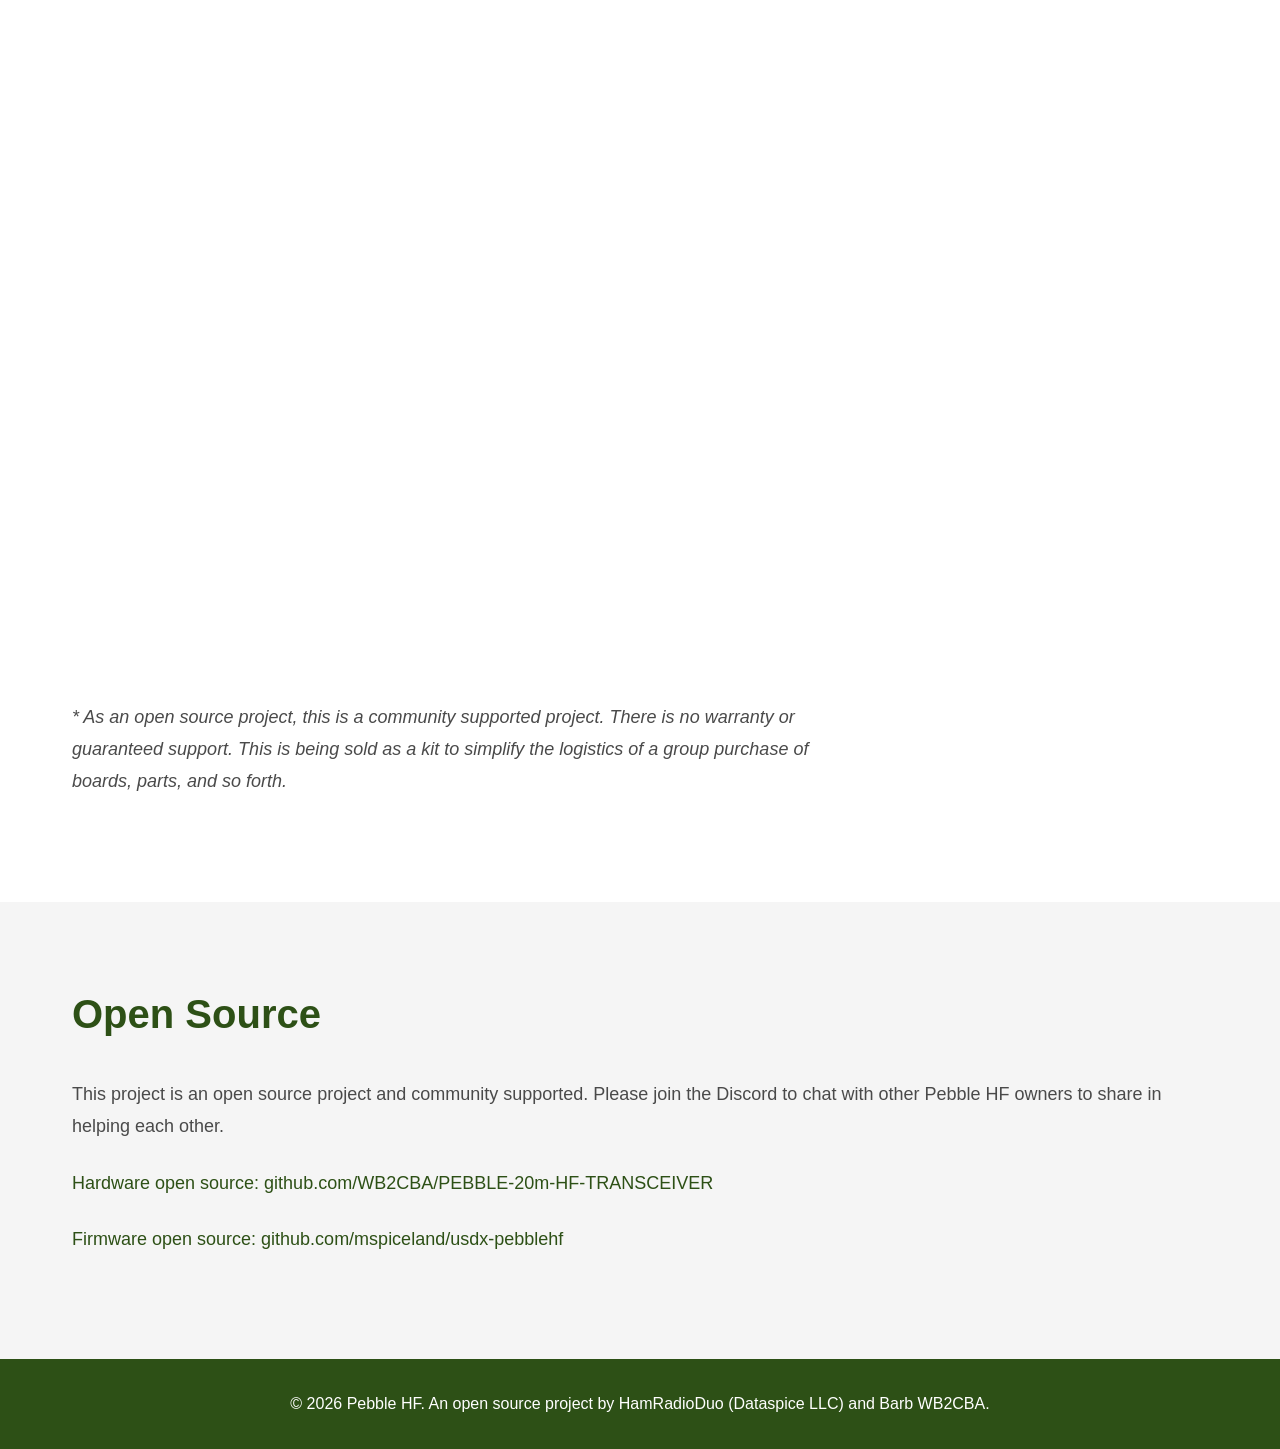
==== commit 893d307e: "switch signup form from airtable to google forms" ====
--- a/index.html
+++ b/index.html
@@ -140,7 +140,7 @@
                 </div>
                 <p class="purchase-instructions">Pebble HF is coming spring or early summer 2026, for under $50. Sign up below to be notified when it is available.</p>
                 <div class="form-container">
-                    <iframe class="airtable-embed" src="https://airtable.com/embed/appX5udcmromYd11t/pagZaiokbXLv8p97K/form" frameborder="0" onmousewheel="" width="100%" height="533" style="background: transparent; border: 1px solid #ccc;"></iframe>
+                    <iframe src="https://docs.google.com/forms/d/e/1FAIpQLSdmnU1lvA6iDeV1NBUPK0VeHka3sYkPzjg0xsxUL0N0n75qMA/viewform?embedded=true" width="100%" height="1200" frameborder="0" marginheight="0" marginwidth="0">Loading…</iframe>
                 </div>
                 <p class="disclaimer">* As an open source project, this is a community supported project. There is no warranty or guaranteed support. This is being sold as a kit to simplify the logistics of a group purchase of boards, parts, and so forth.</p>
             </div>
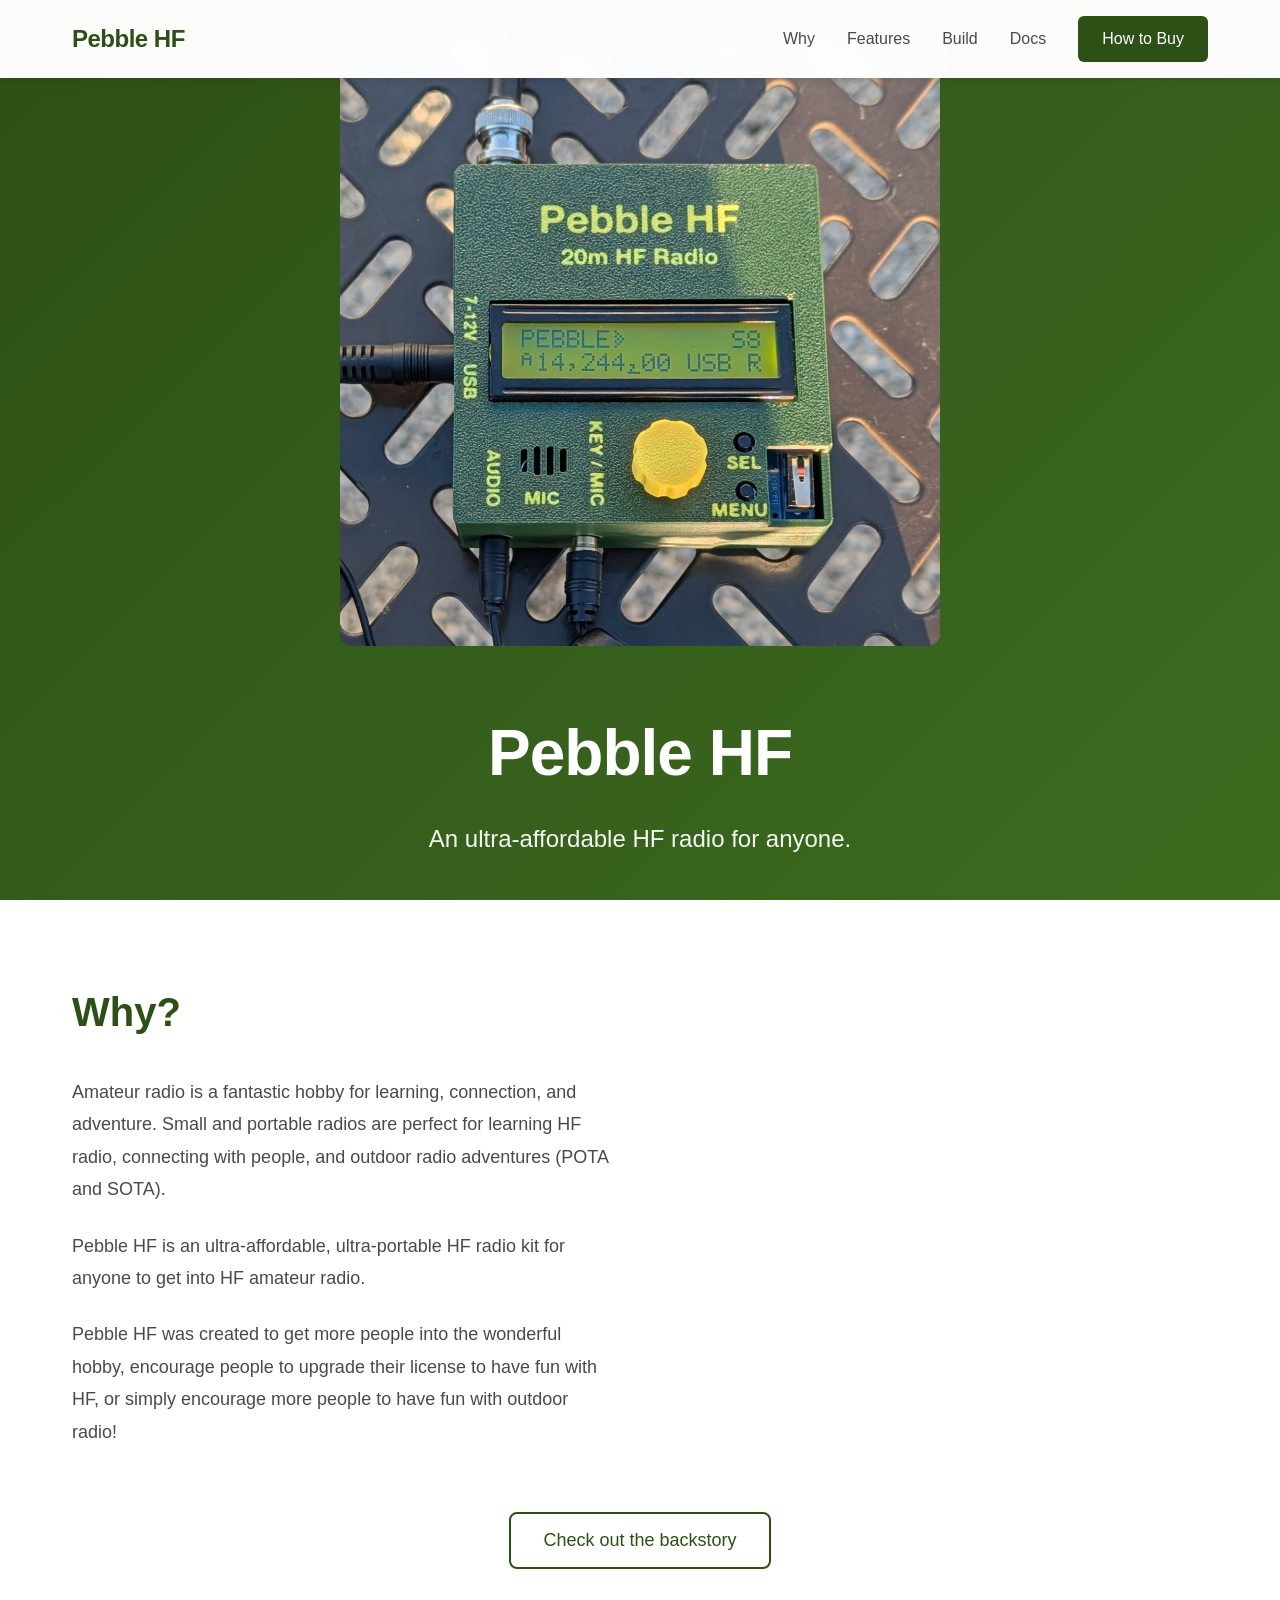
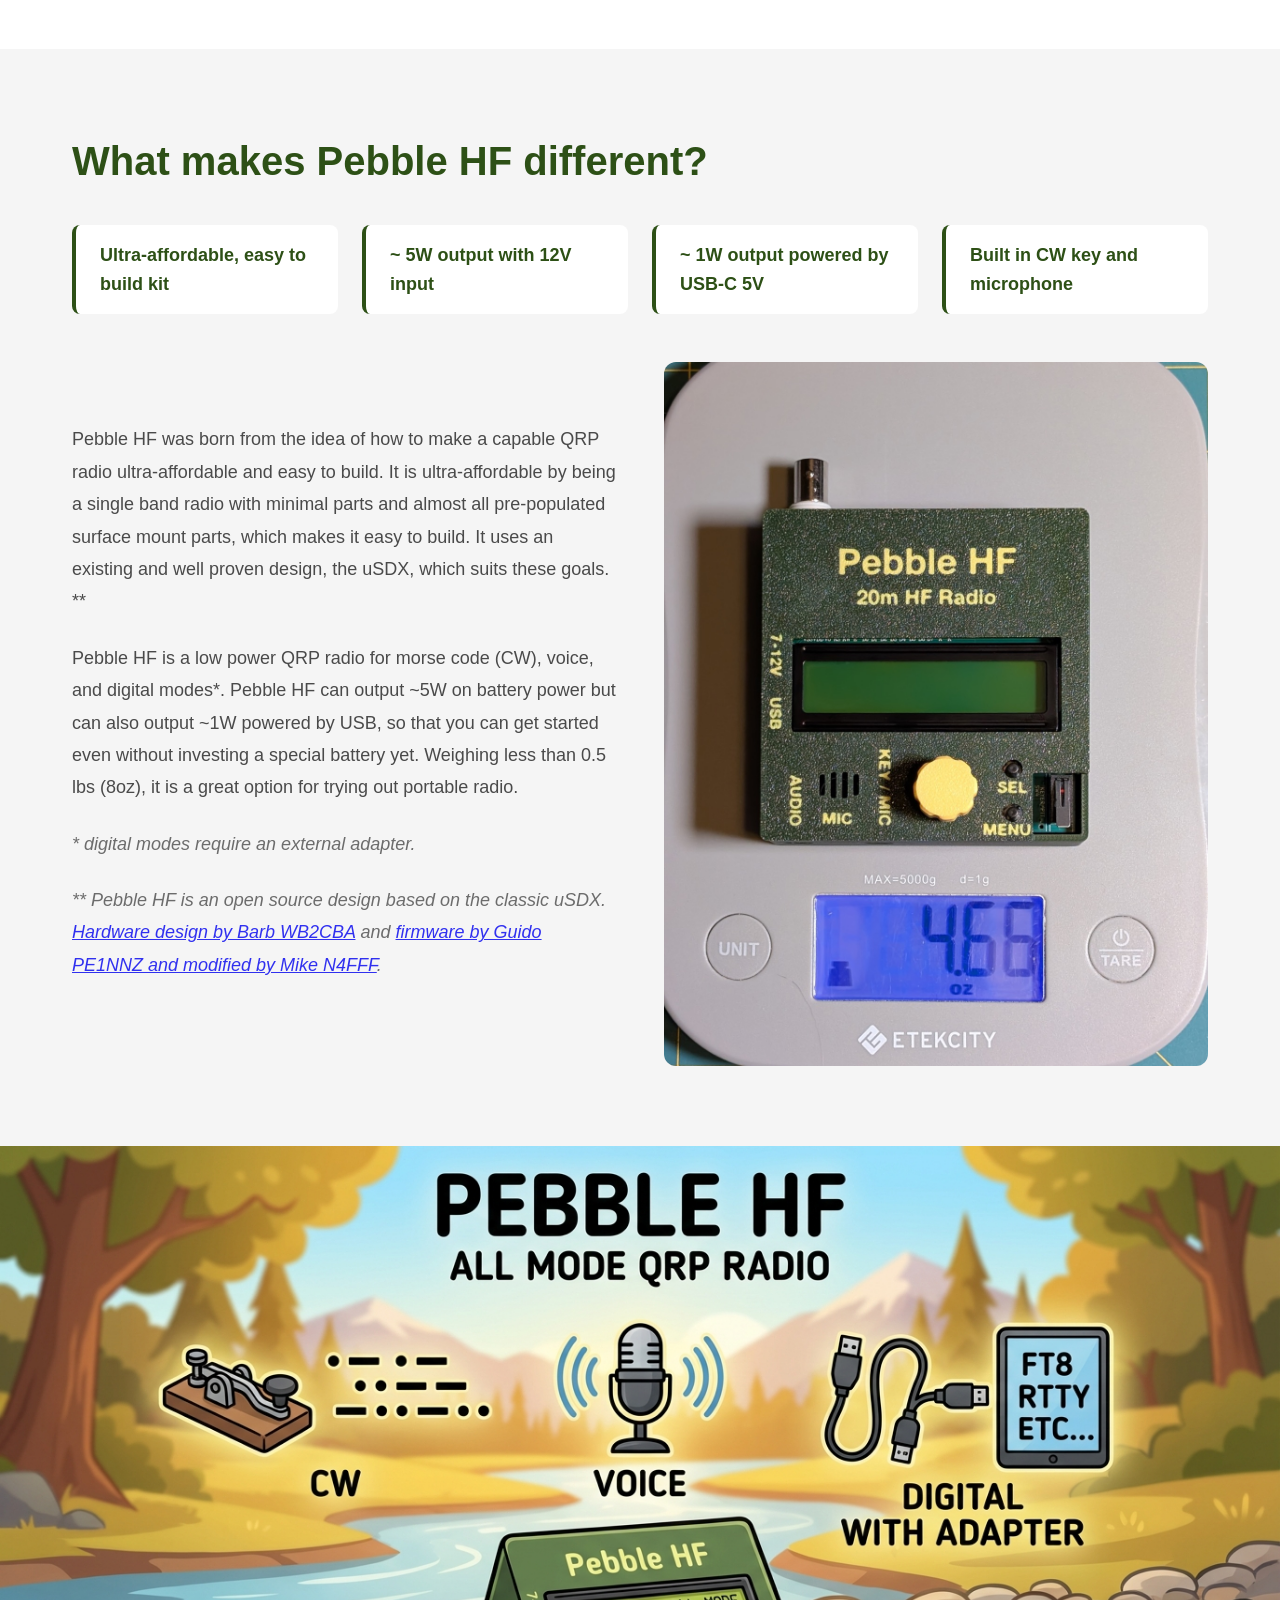
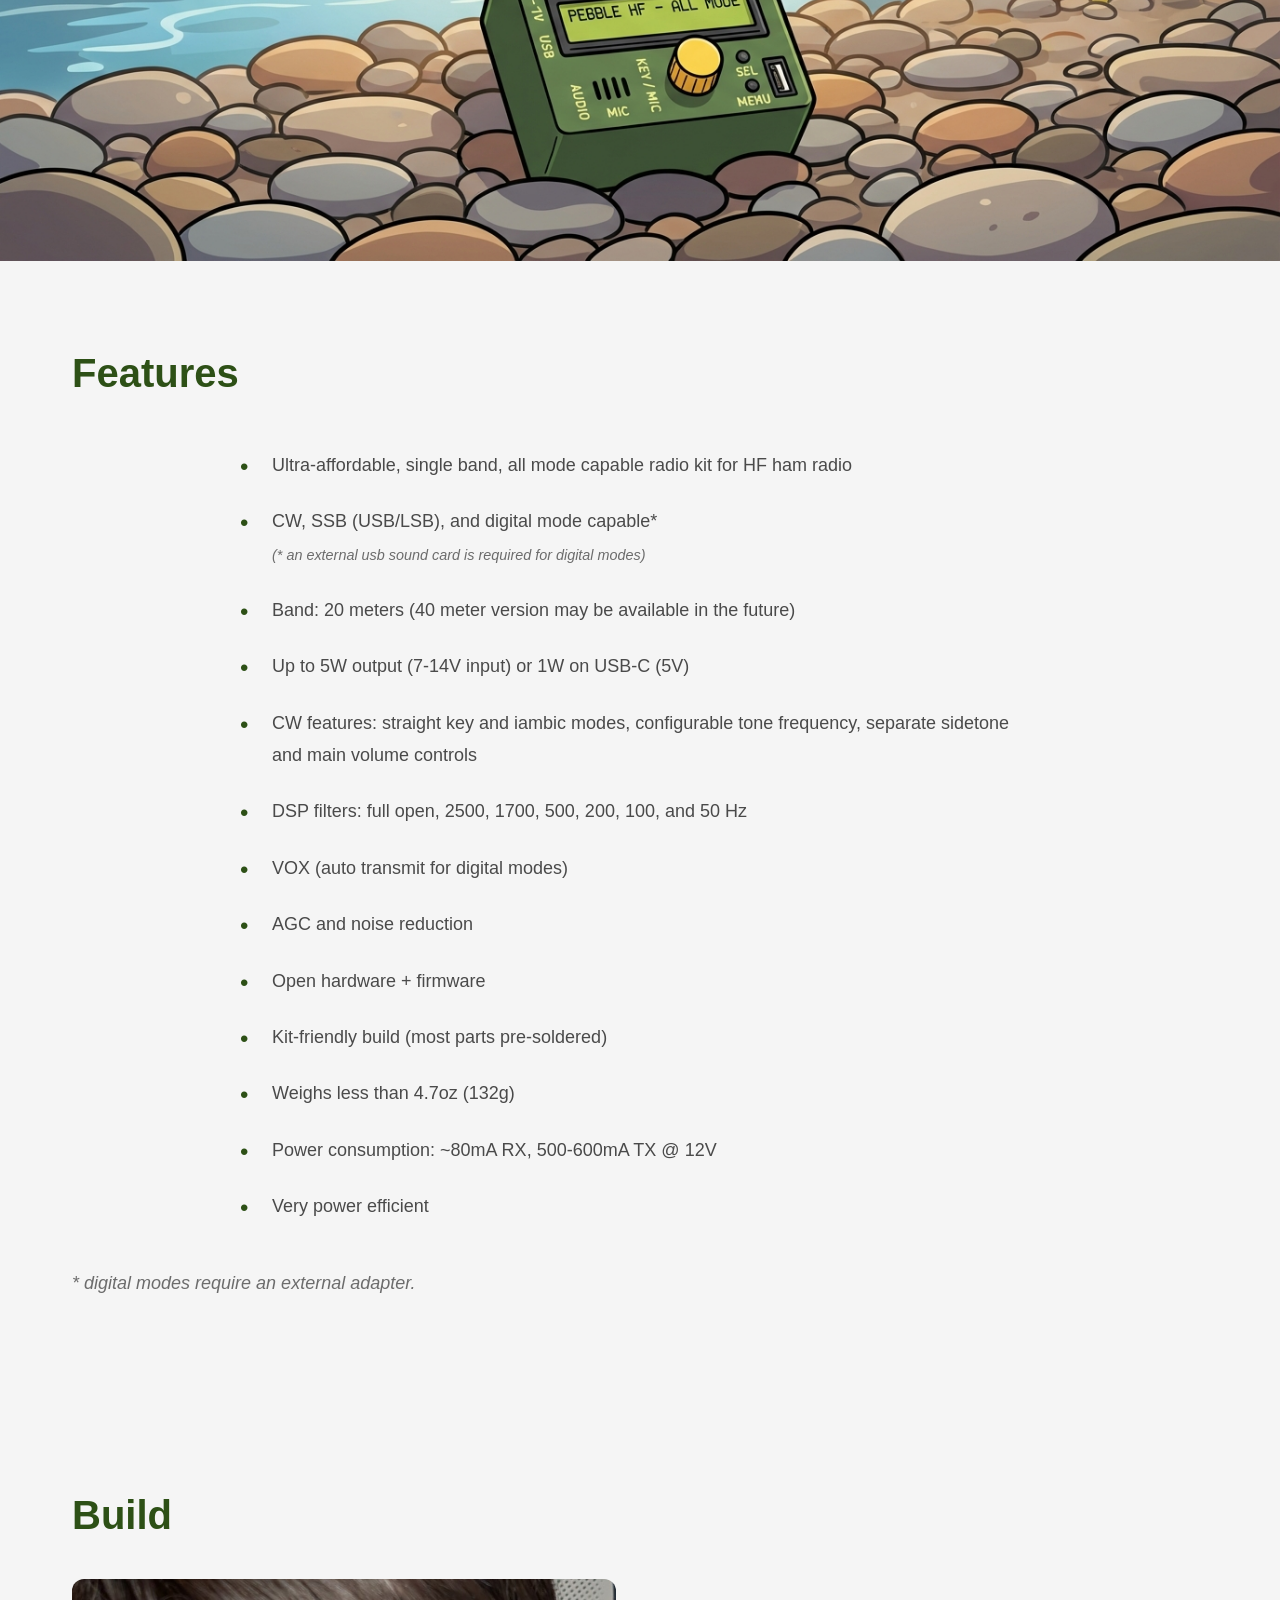
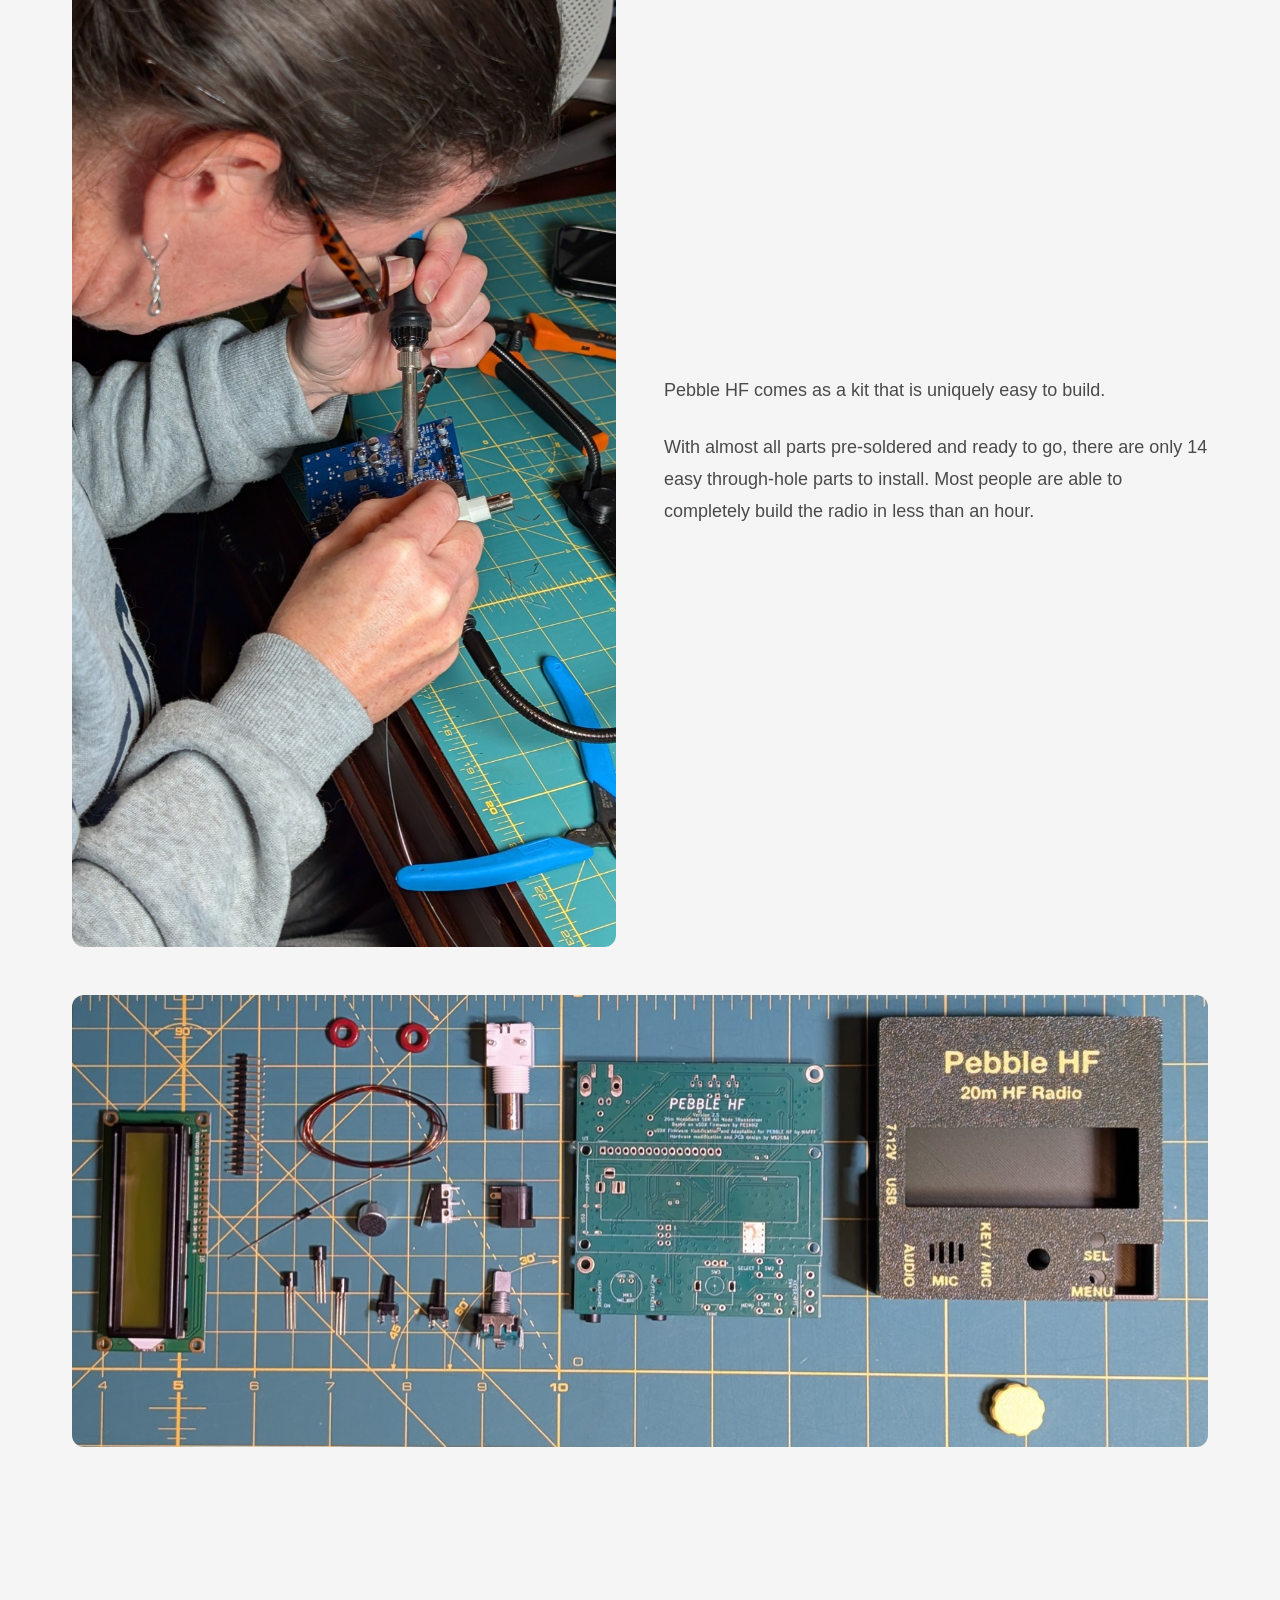
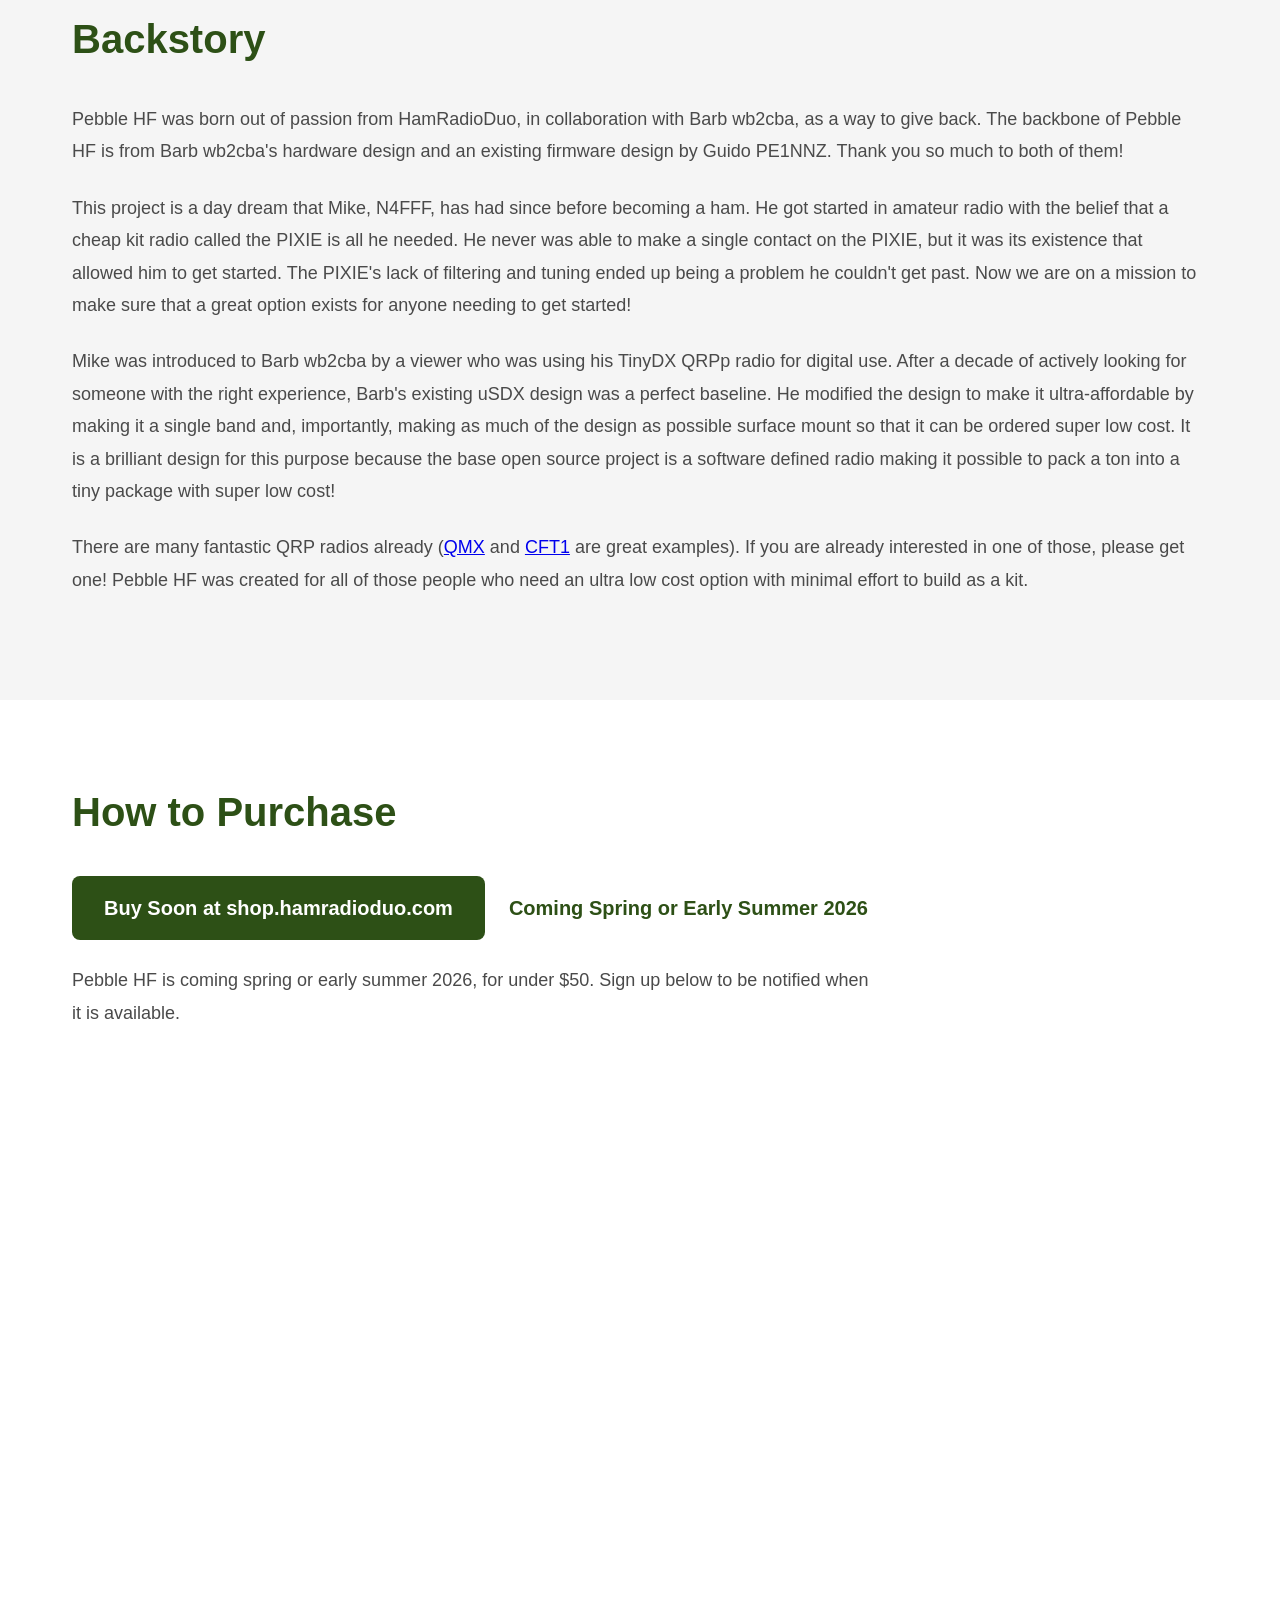
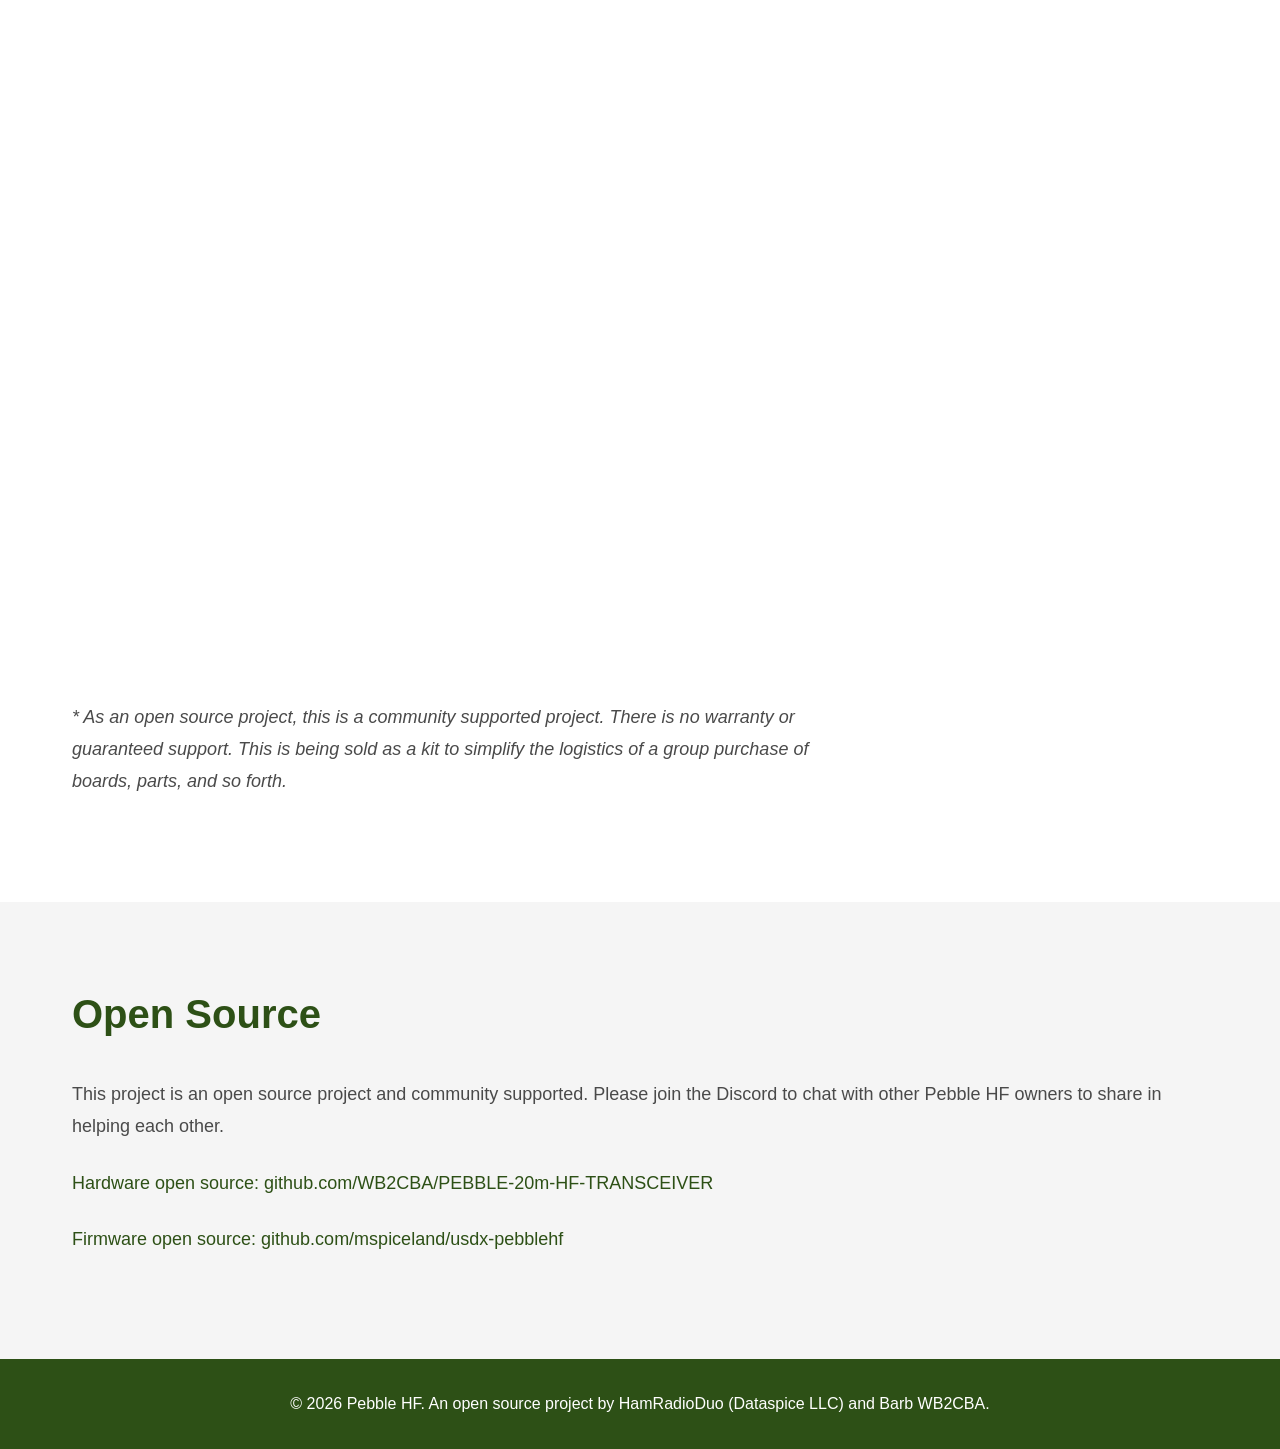
==== commit 10fd947b: "Add documentation page with build, usage, and source links" ====
--- a/index.html
+++ b/index.html
@@ -15,6 +15,7 @@
                 <a href="#why">Why</a>
                 <a href="#features">Features</a>
                 <a href="#build">Build</a>
+                <a href="docs.html">Docs</a>
                 <a href="#purchase" class="btn-purchase">How to Buy</a>
             </nav>
         </div>
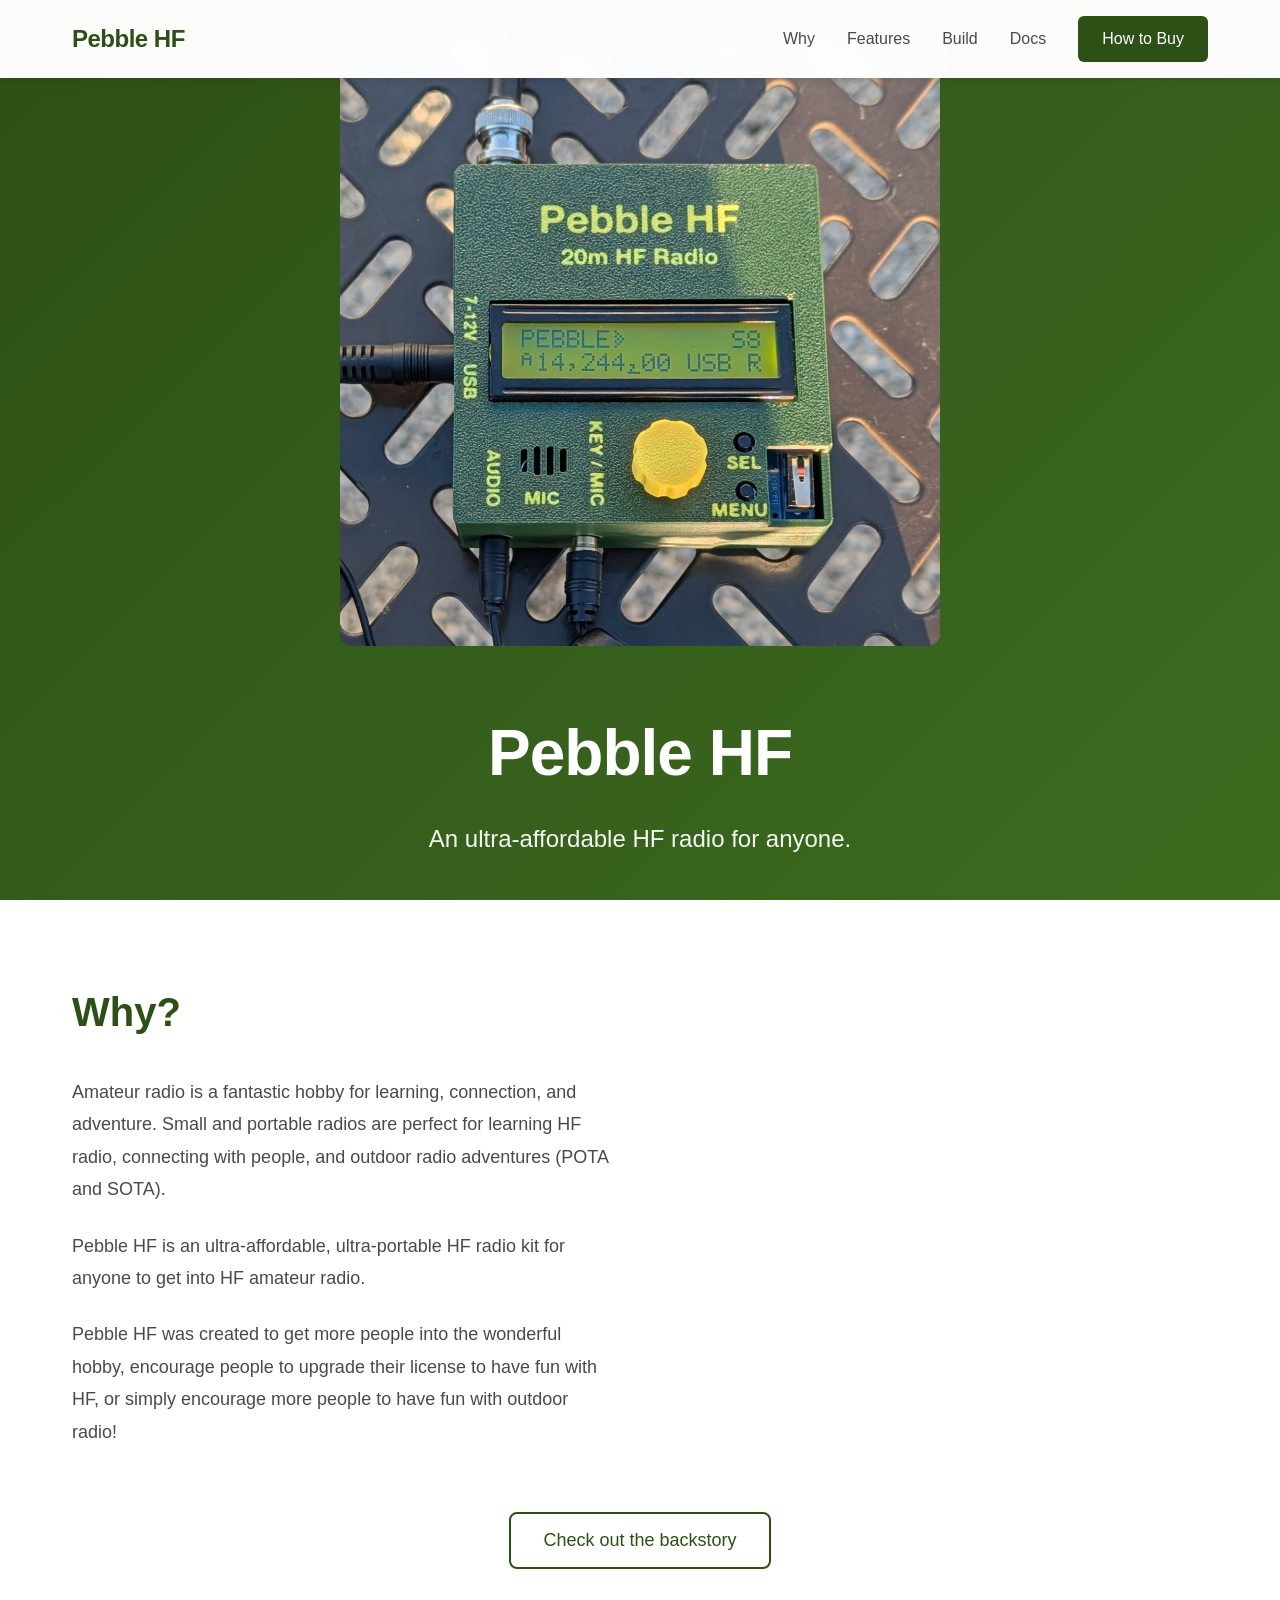
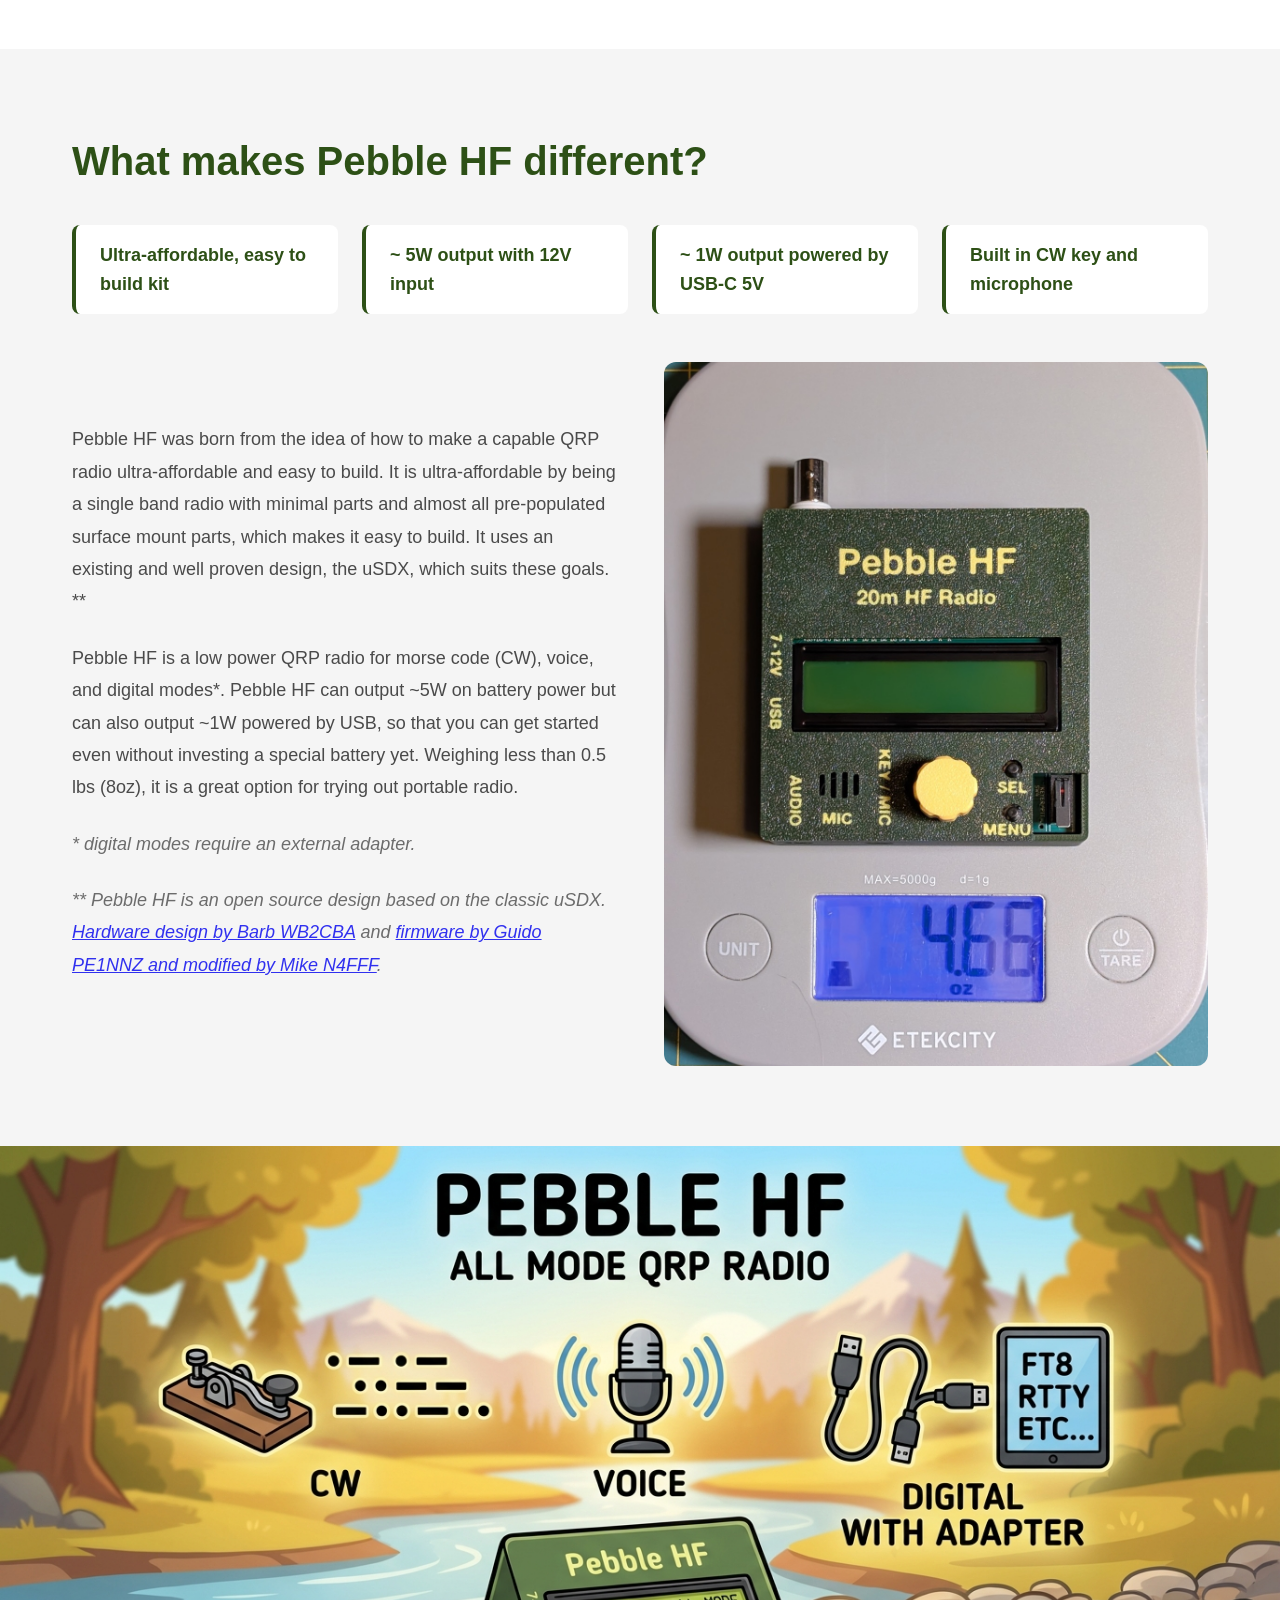
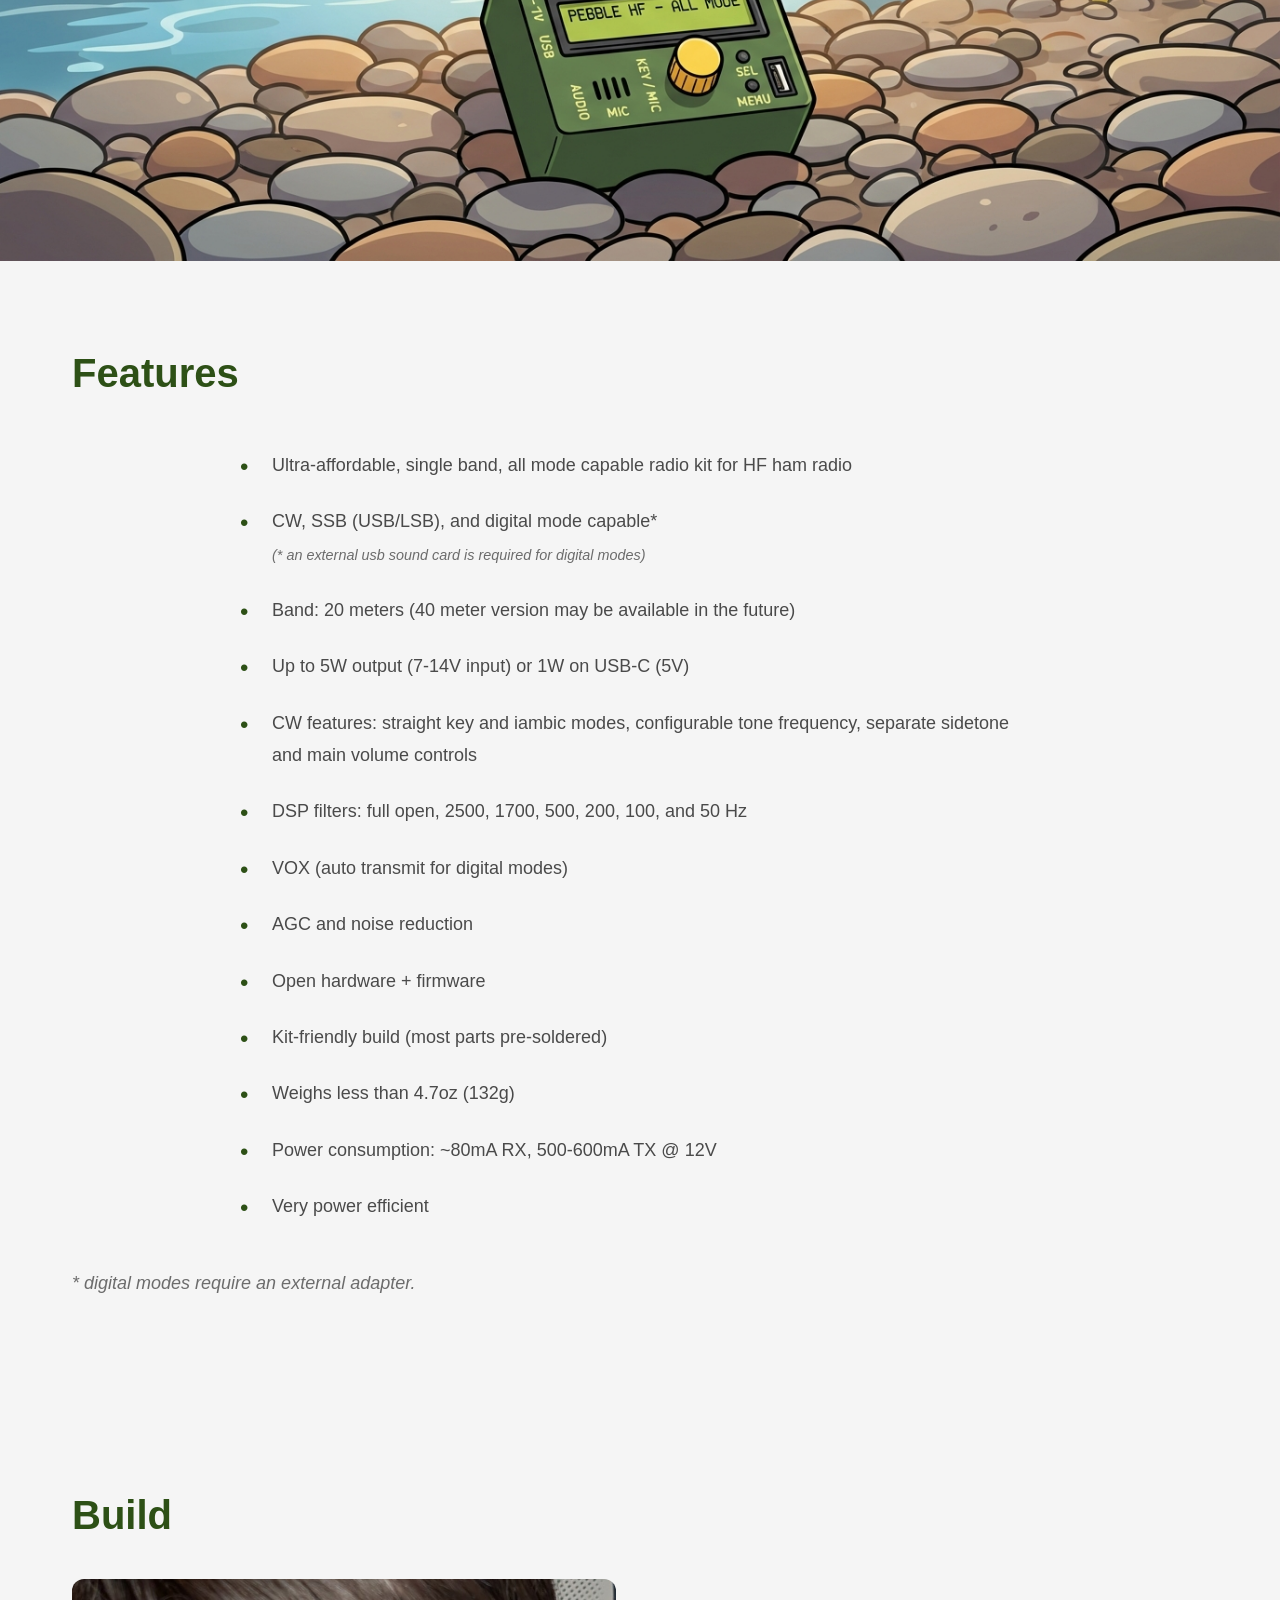
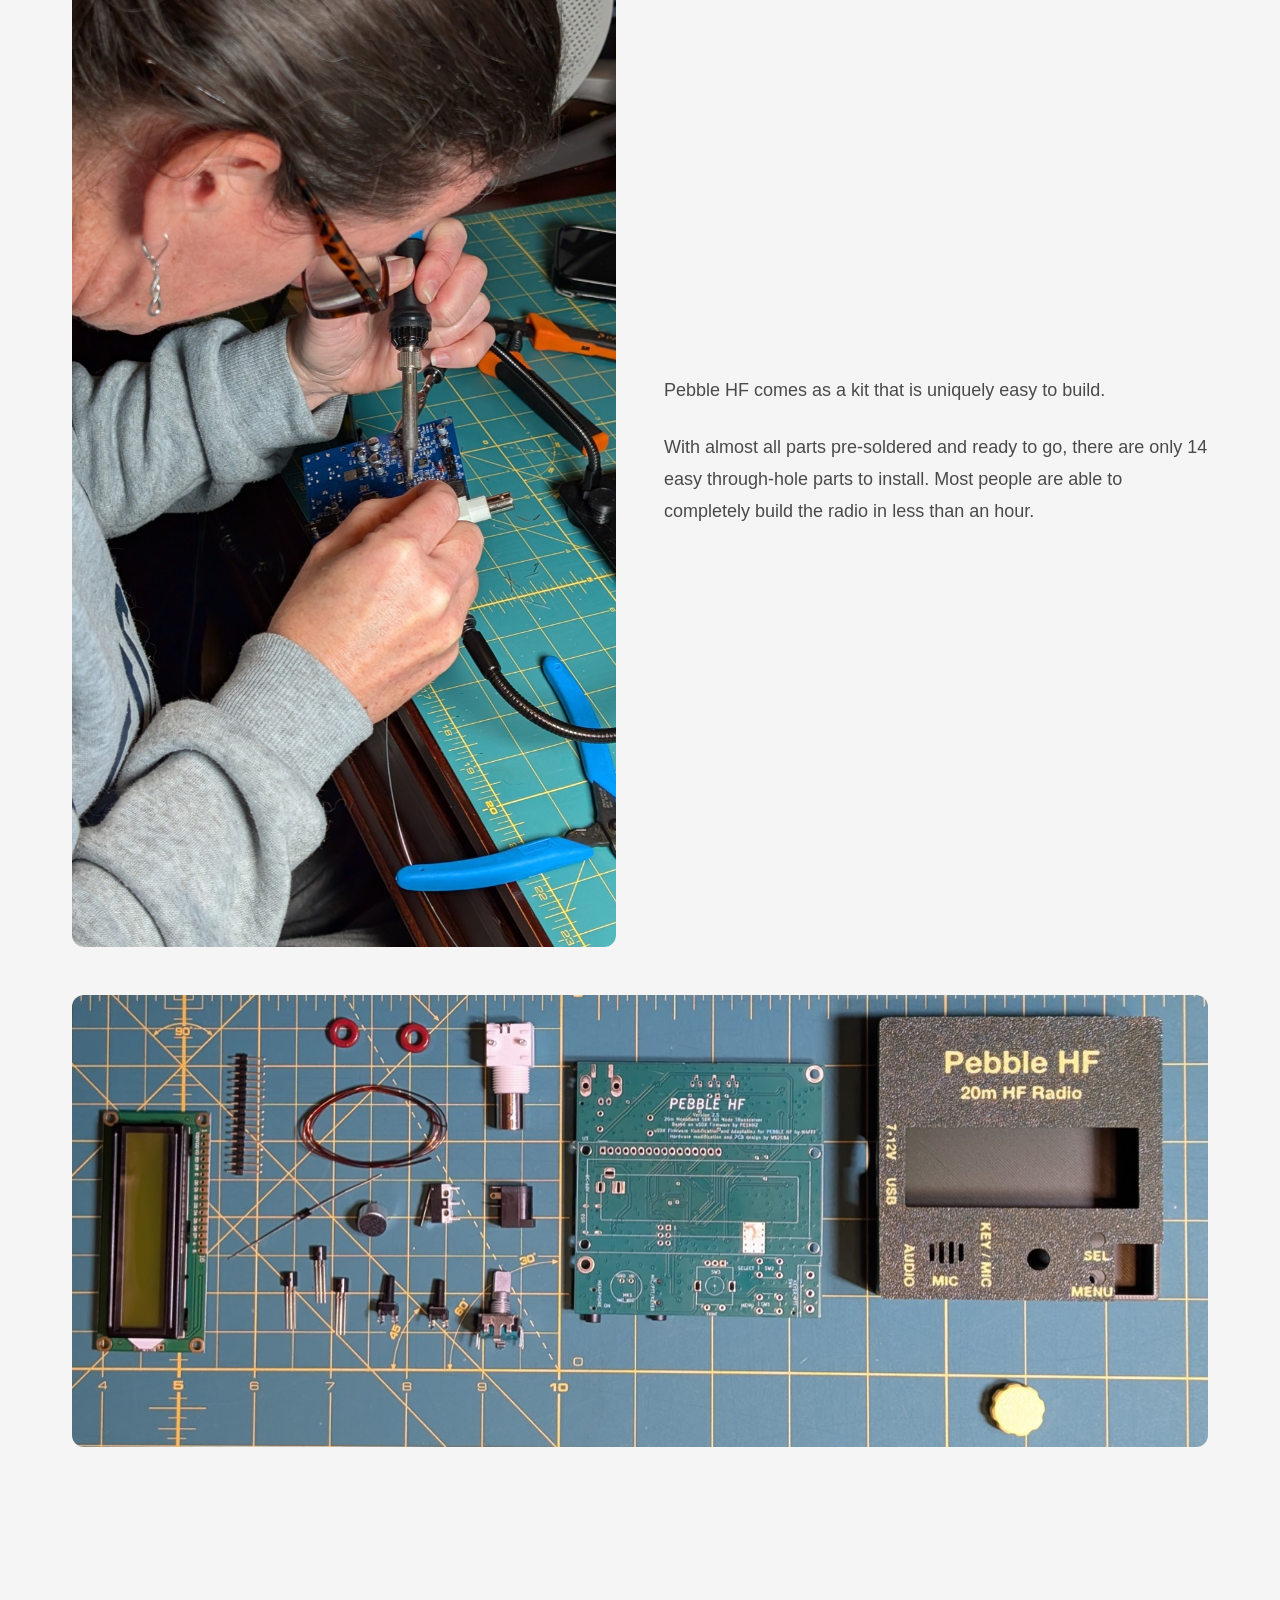
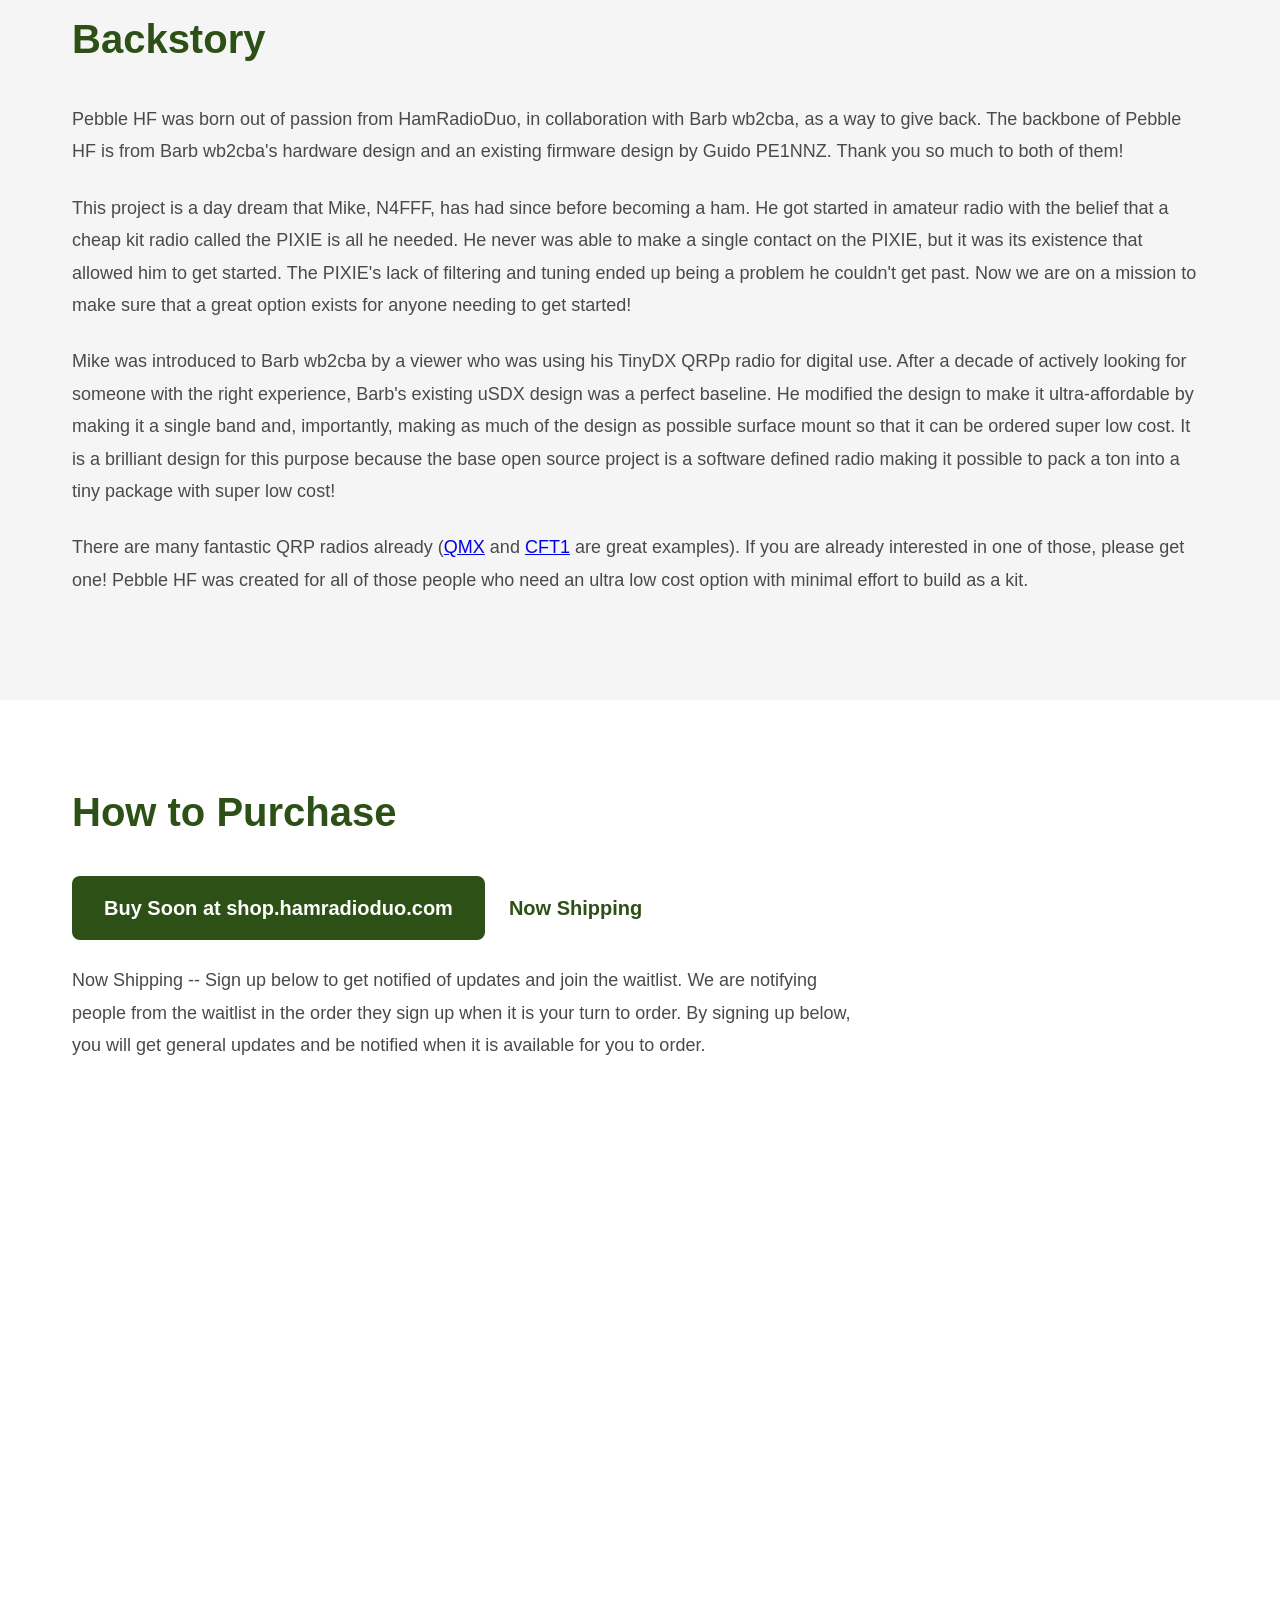
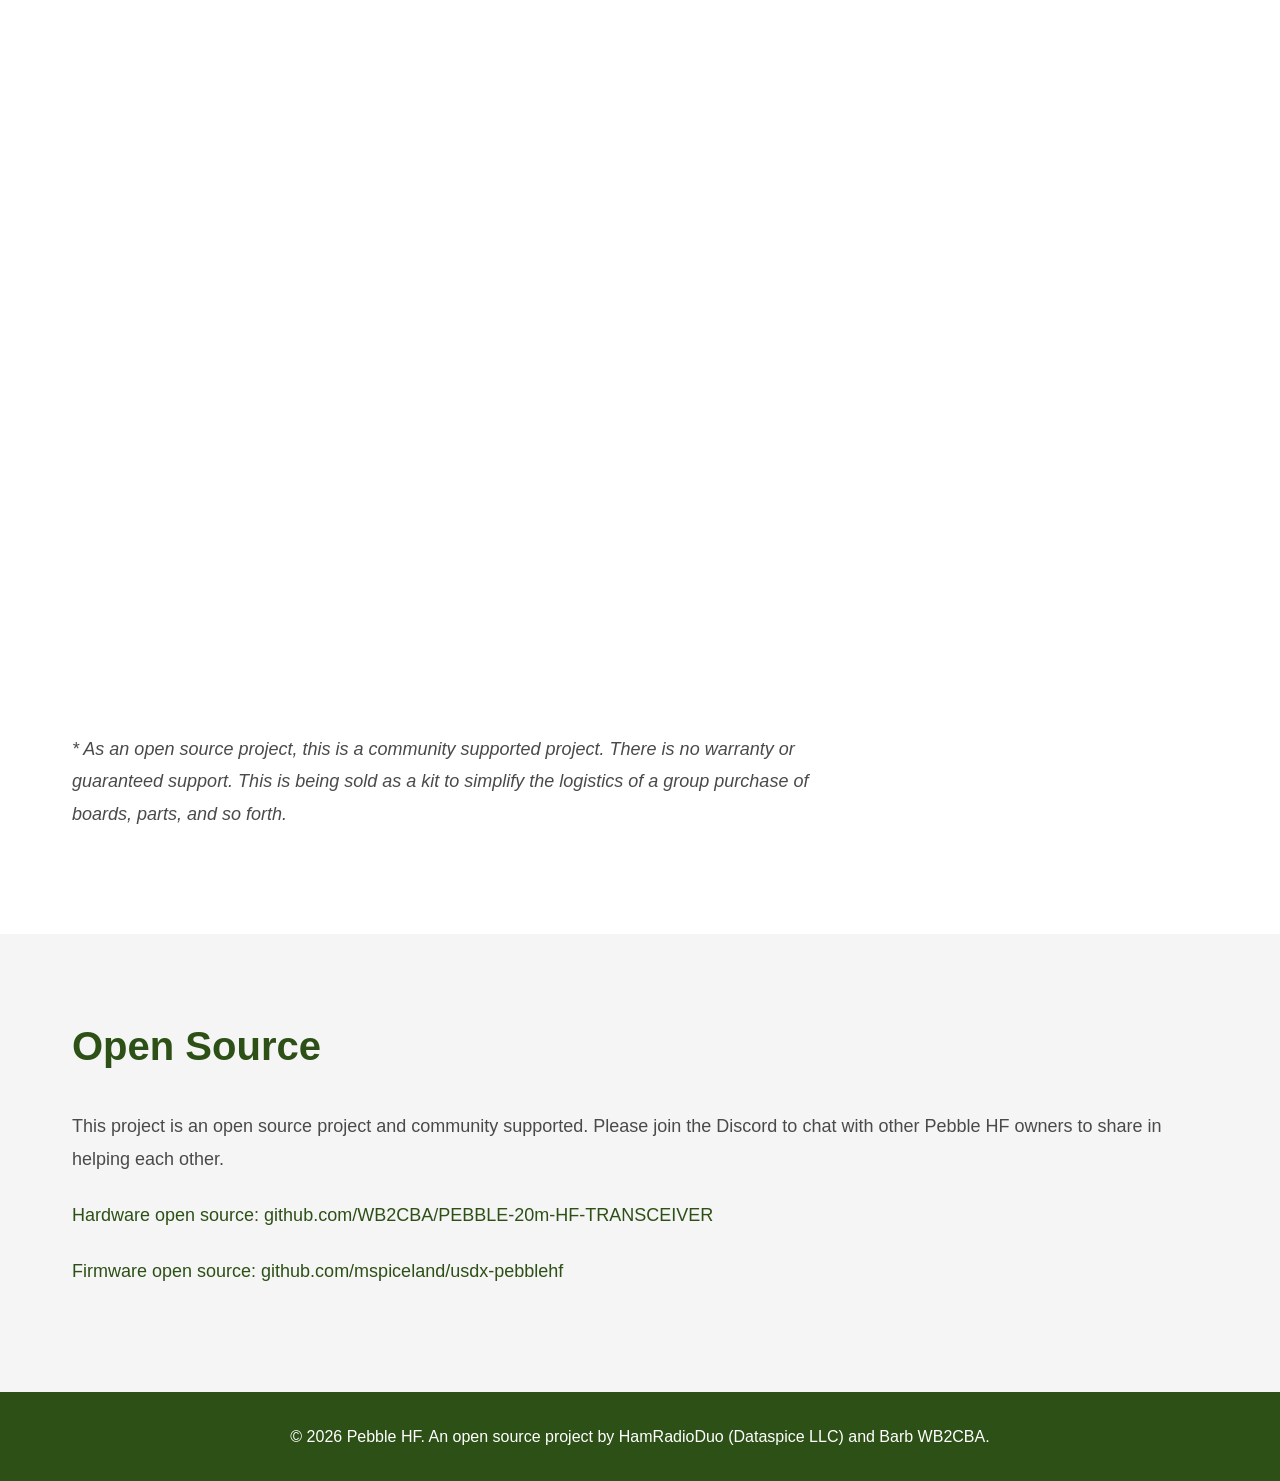
==== commit 493ab05e: "Update purchase section to Now Shipping waitlist messaging" ====
--- a/index.html
+++ b/index.html
@@ -137,9 +137,9 @@
             <div class="purchase-content">
                 <div class="purchase-header">
                     <a href="https://shop.hamradioduo.com" class="shop-link" target="_blank" rel="noopener">Buy Soon at shop.hamradioduo.com</a>
-                    <span class="coming-soon">Coming Spring or Early Summer 2026</span>
+                    <span class="coming-soon">Now Shipping</span>
                 </div>
-                <p class="purchase-instructions">Pebble HF is coming spring or early summer 2026, for under $50. Sign up below to be notified when it is available.</p>
+                <p class="purchase-instructions">Now Shipping -- Sign up below to get notified of updates and join the waitlist. We are notifying people from the waitlist in the order they sign up when it is your turn to order. By signing up below, you will get general updates and be notified when it is available for you to order.</p>
                 <div class="form-container">
                     <iframe src="https://docs.google.com/forms/d/e/1FAIpQLSdmnU1lvA6iDeV1NBUPK0VeHka3sYkPzjg0xsxUL0N0n75qMA/viewform?embedded=true" width="100%" height="1200" frameborder="0" marginheight="0" marginwidth="0">Loading…</iframe>
                 </div>
